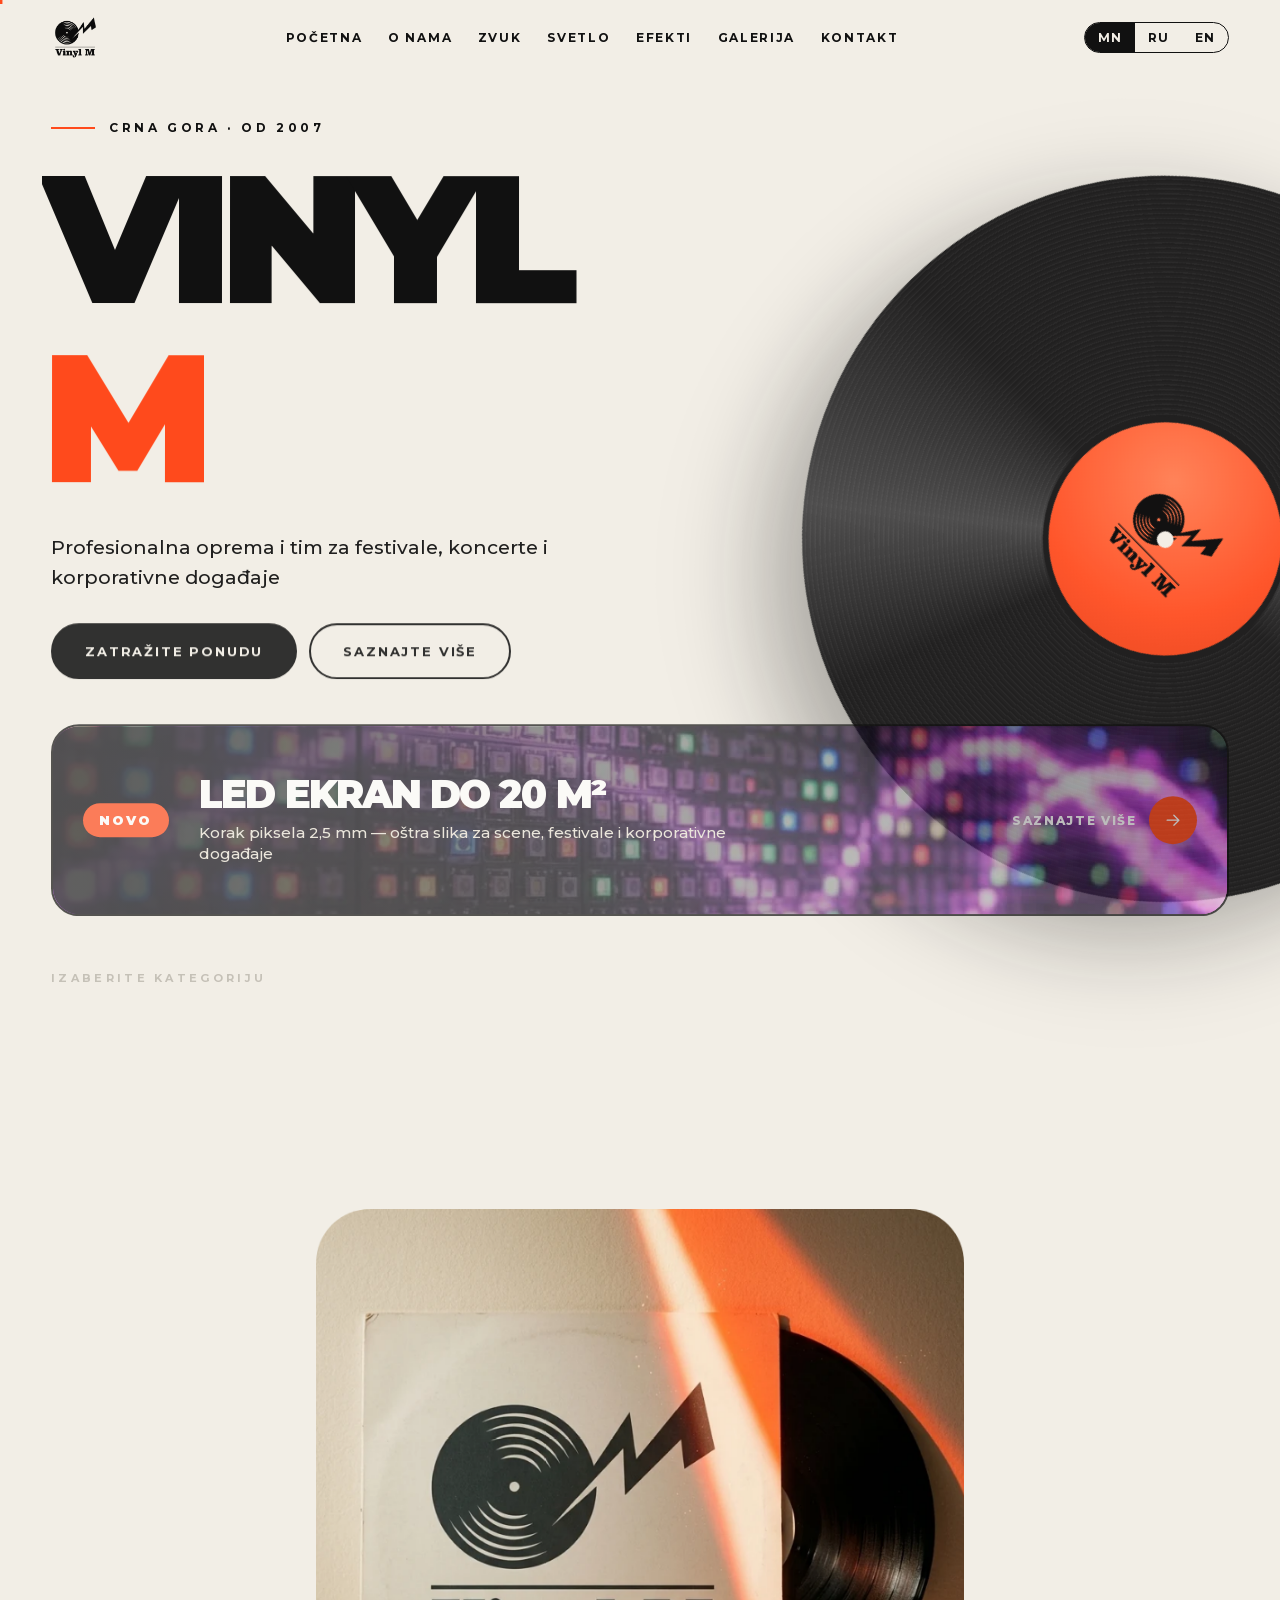
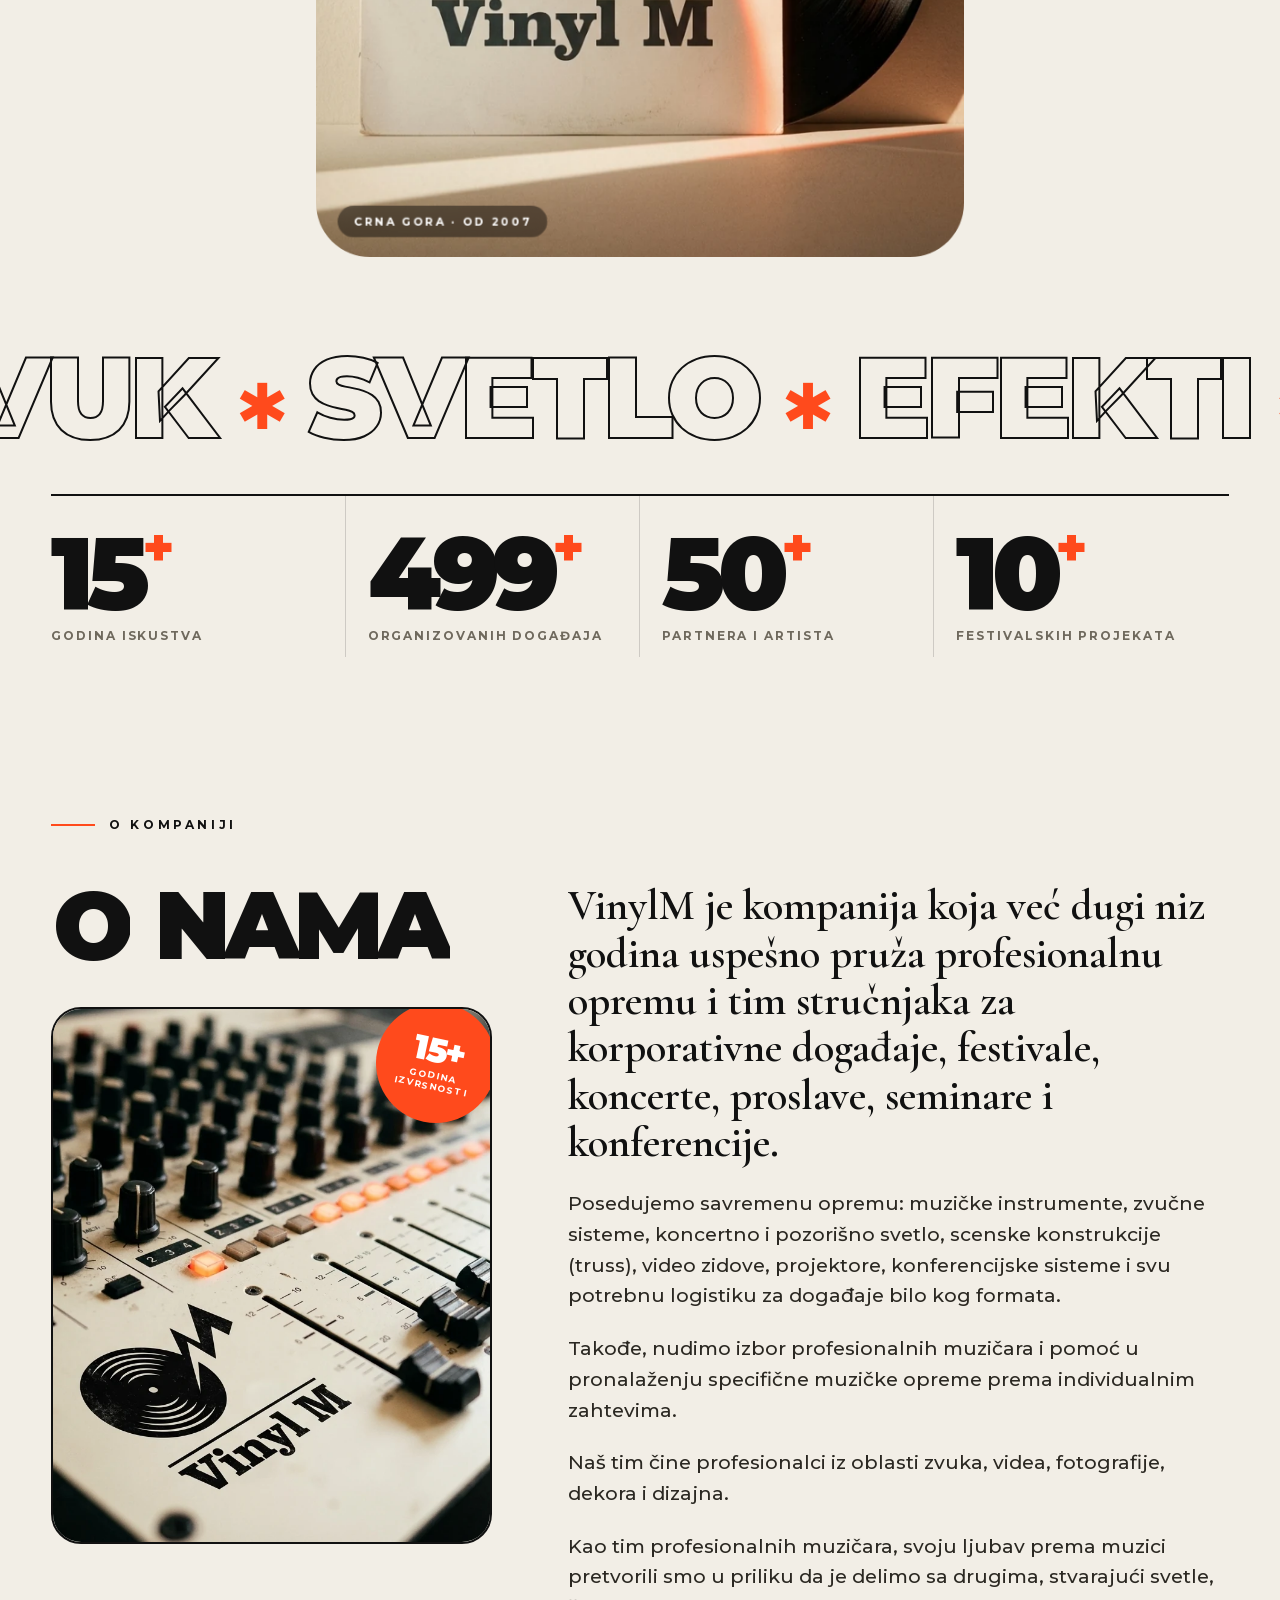
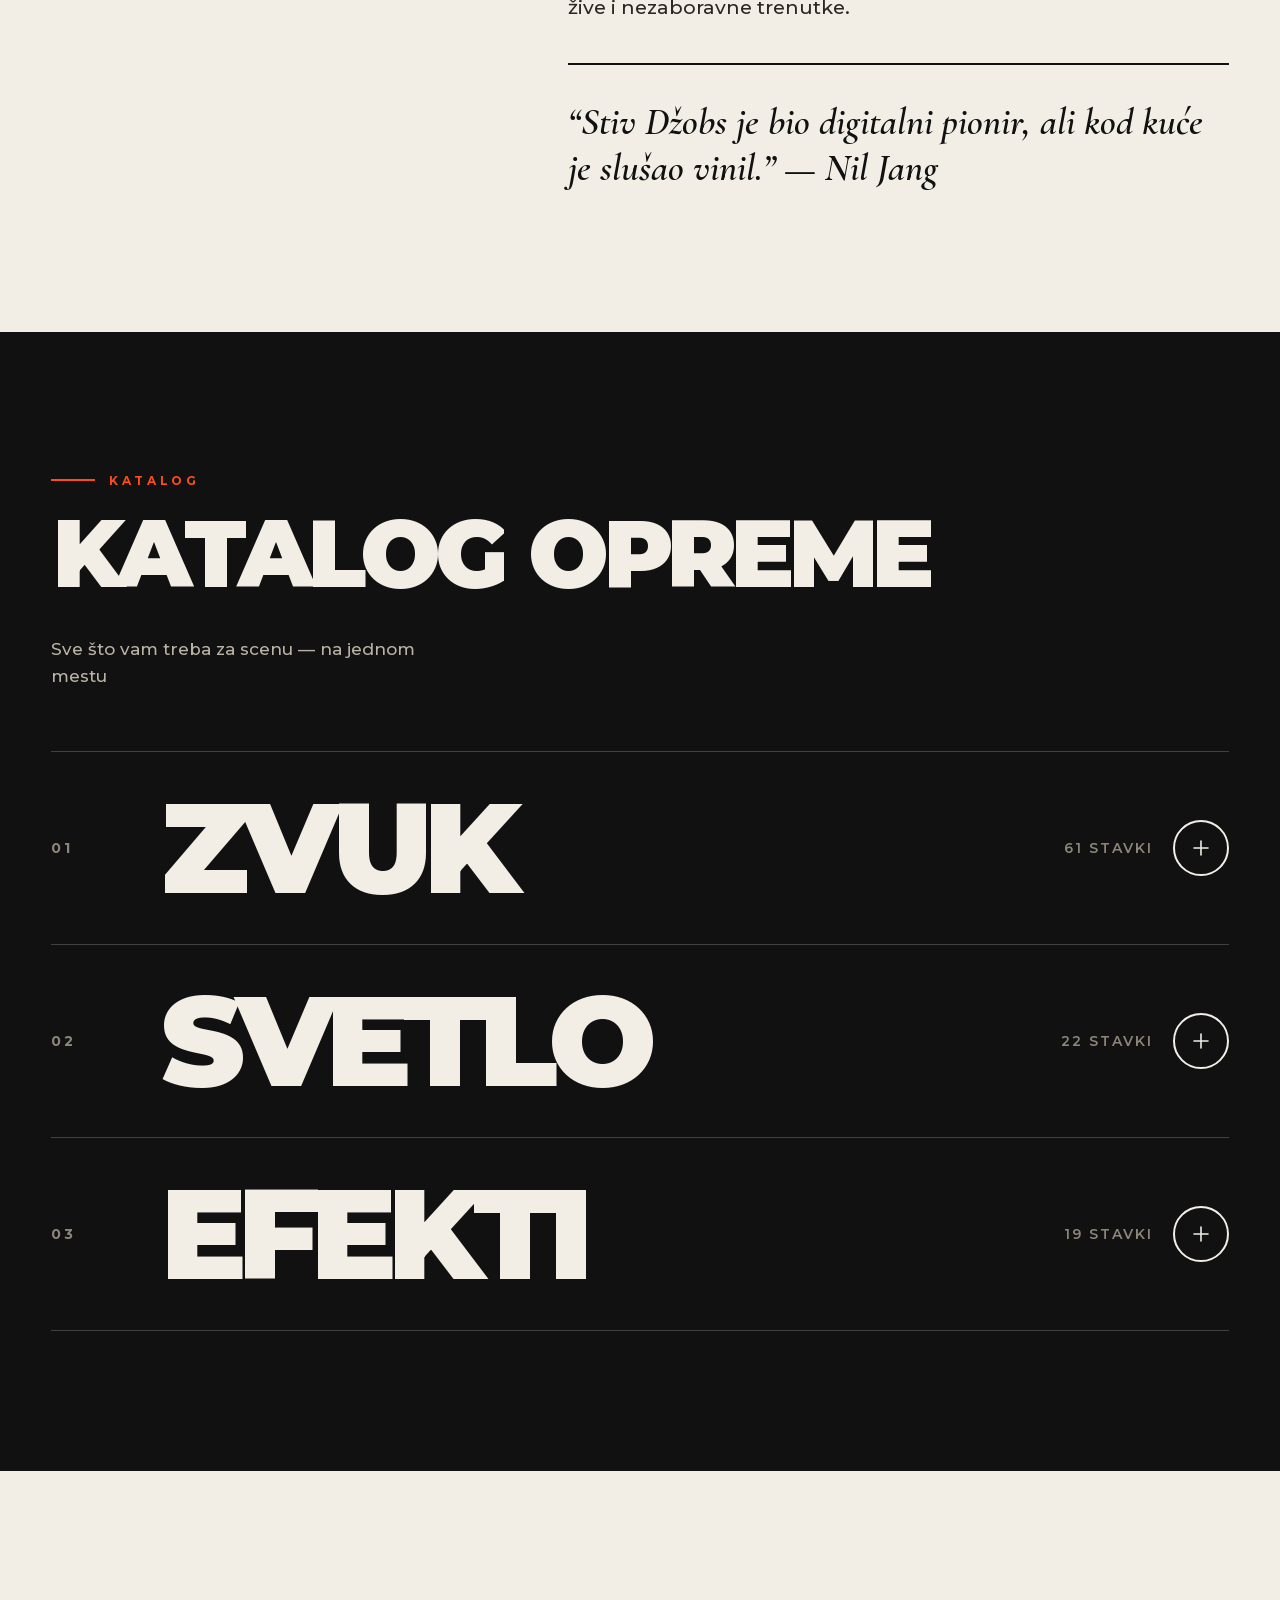
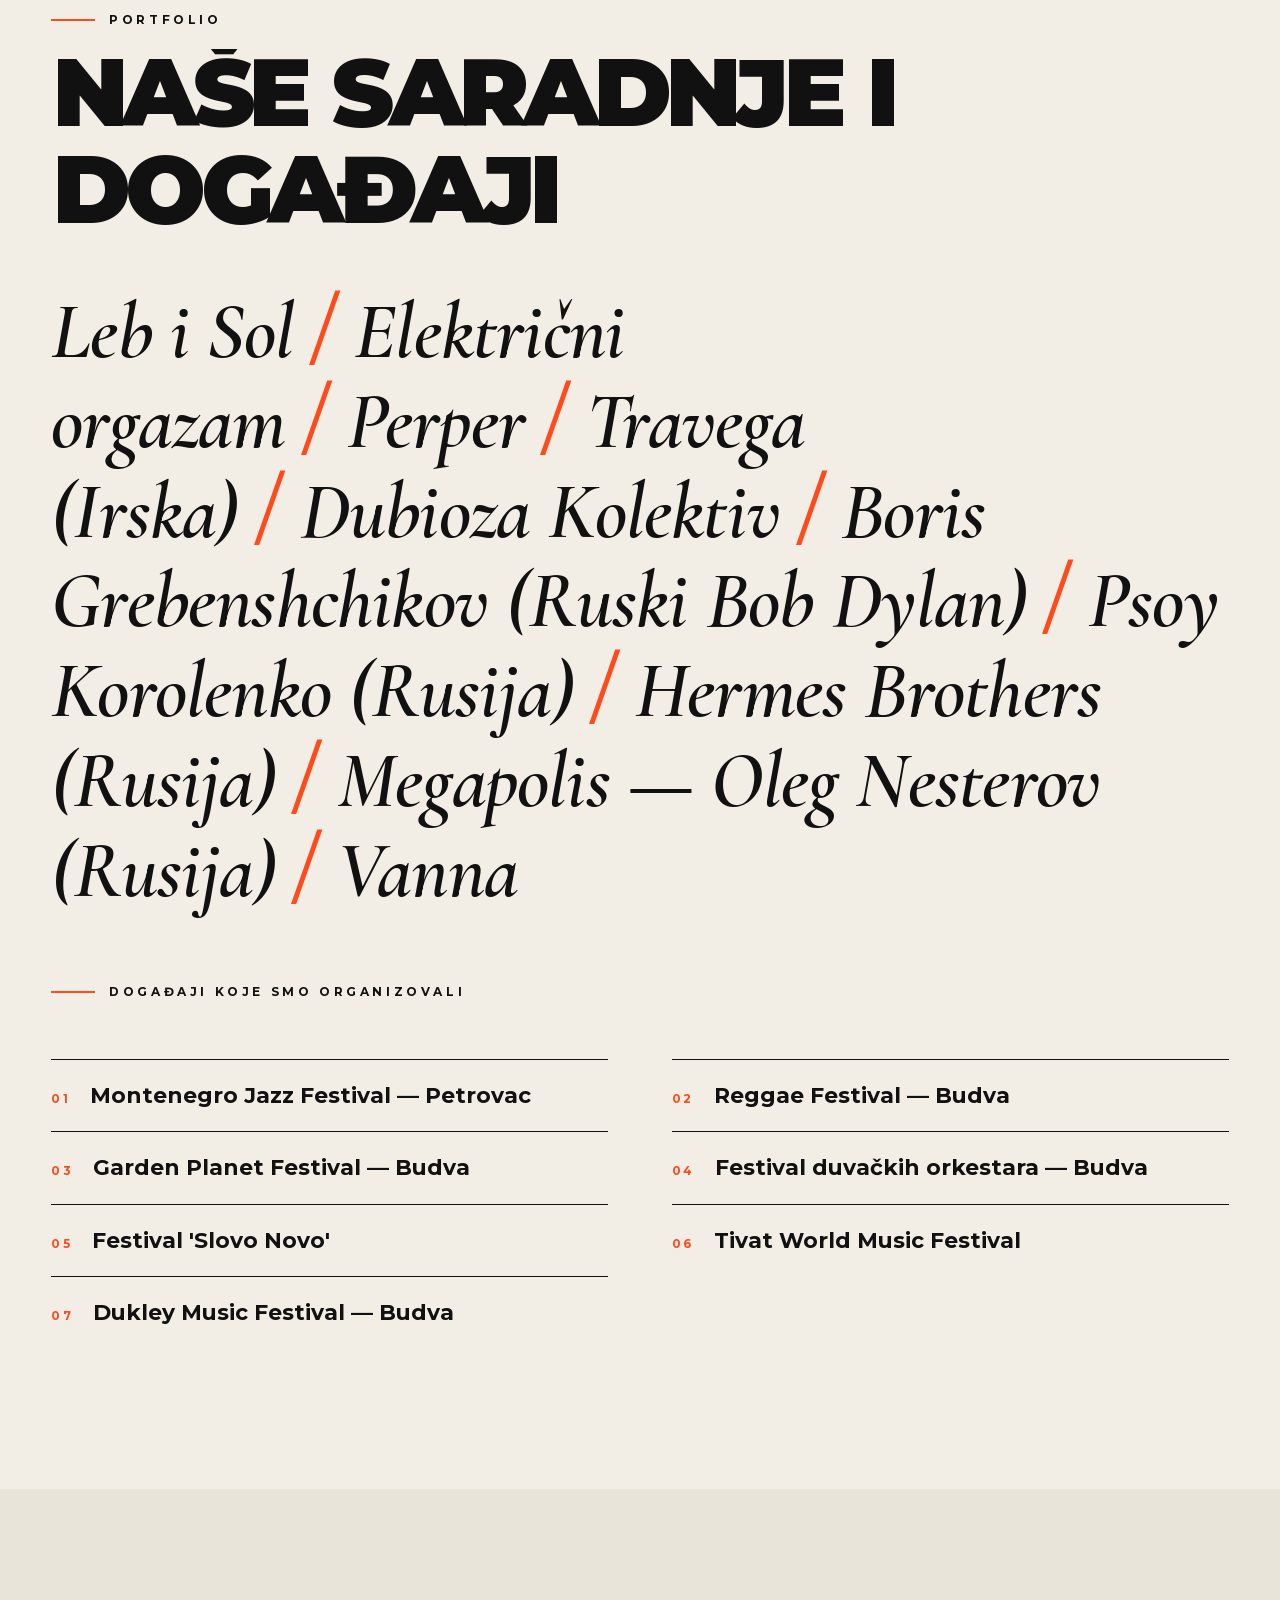
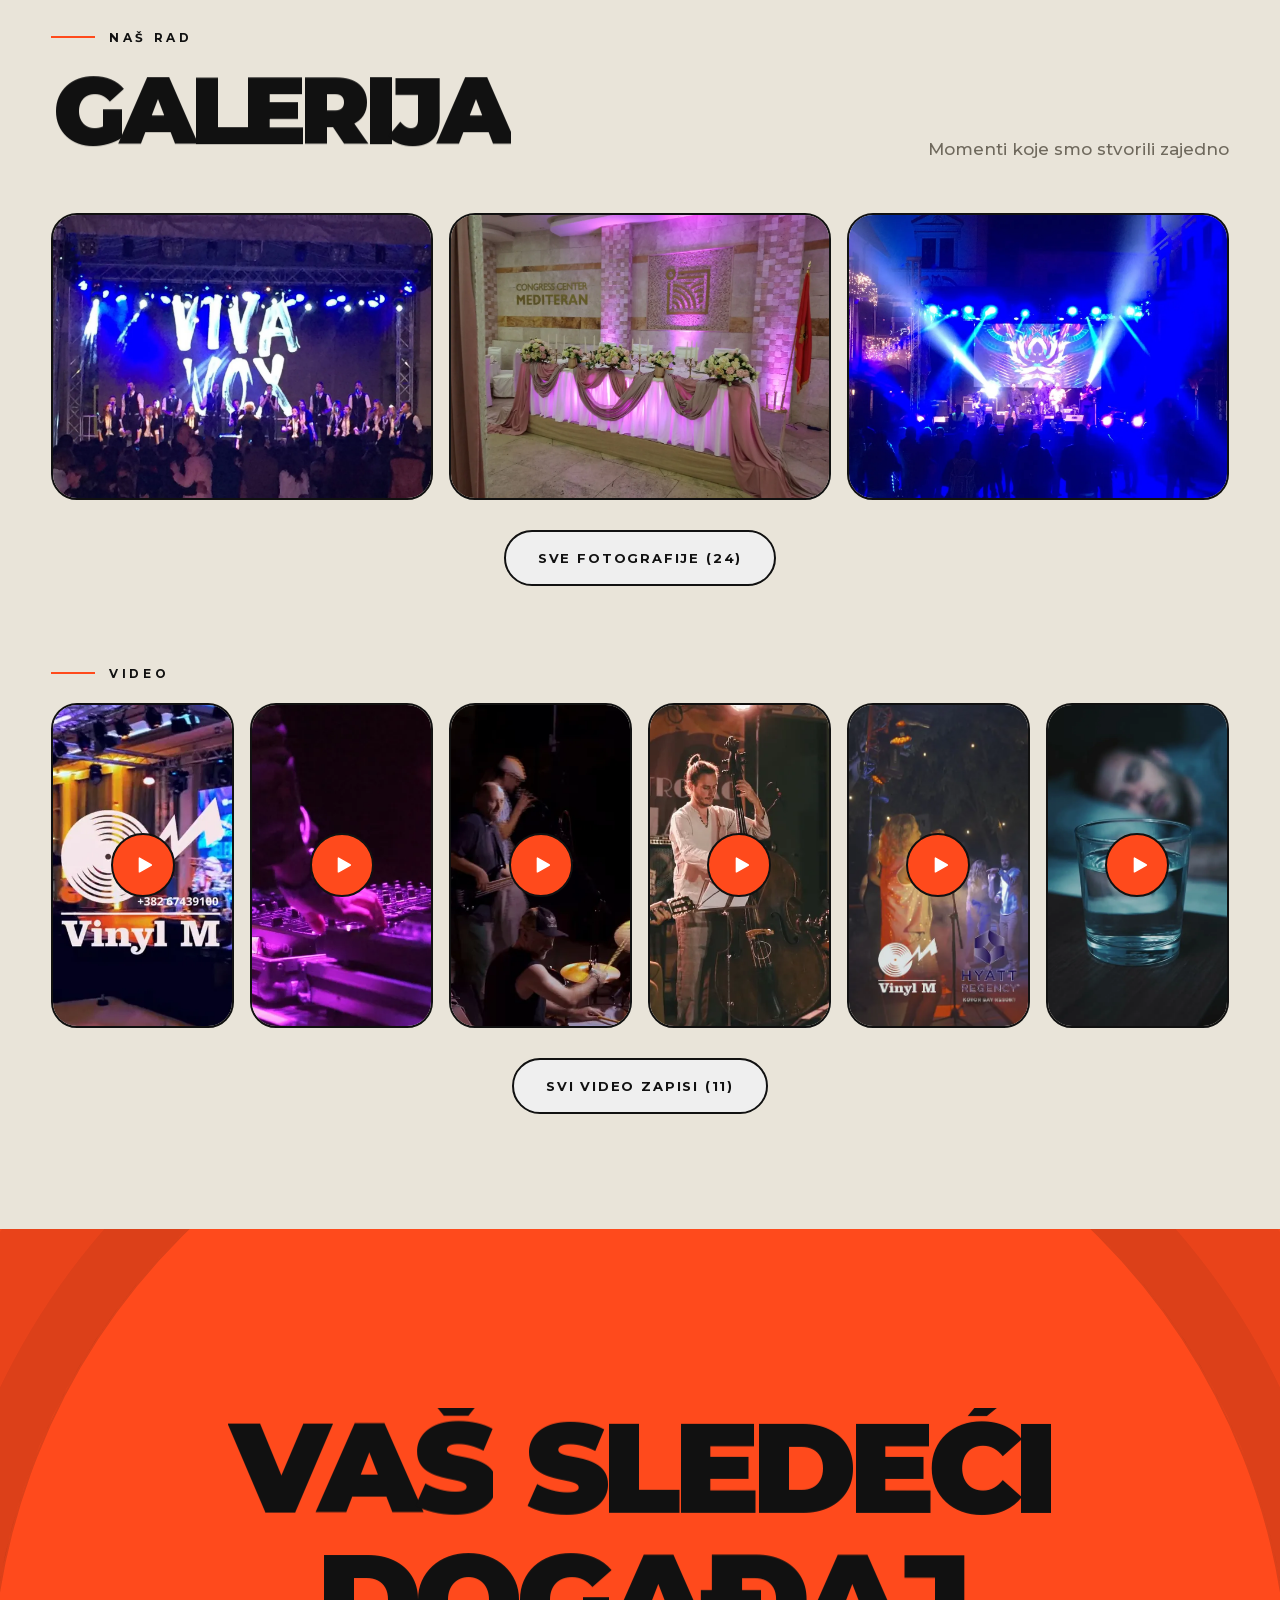
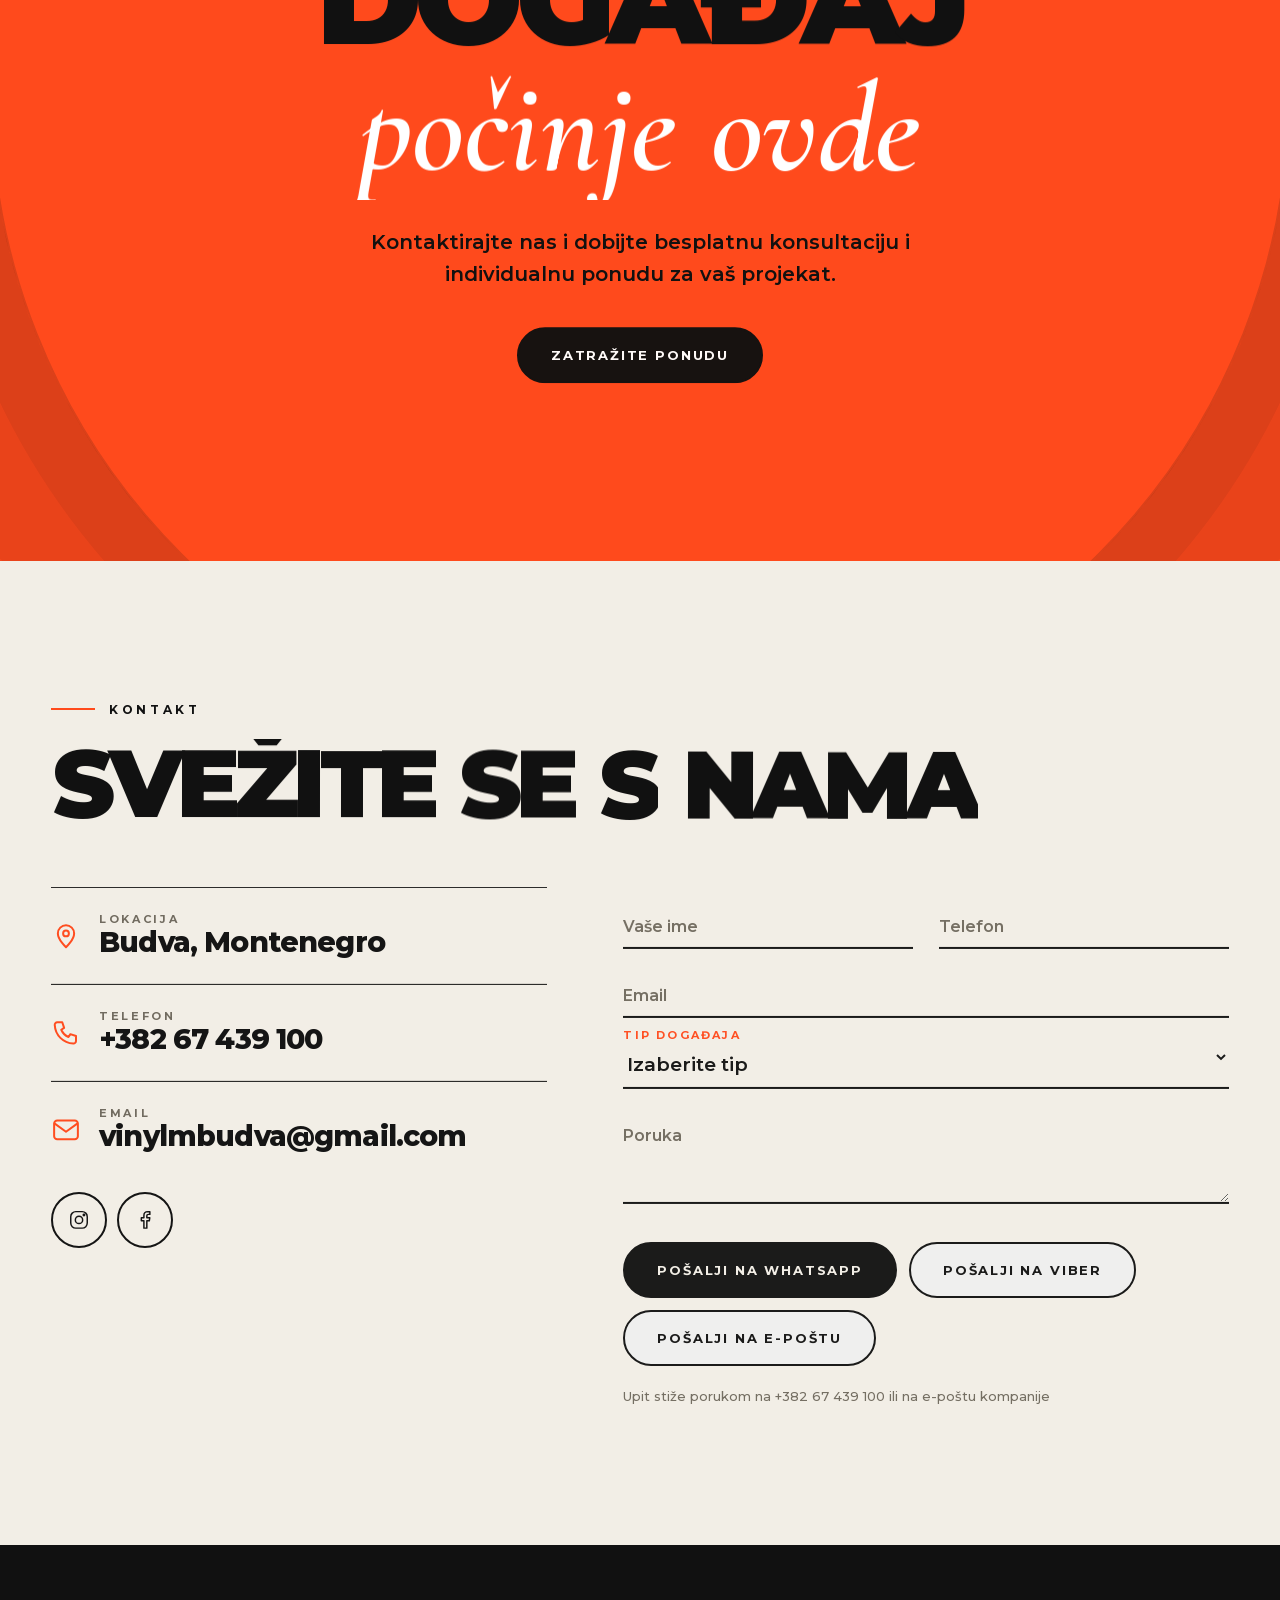
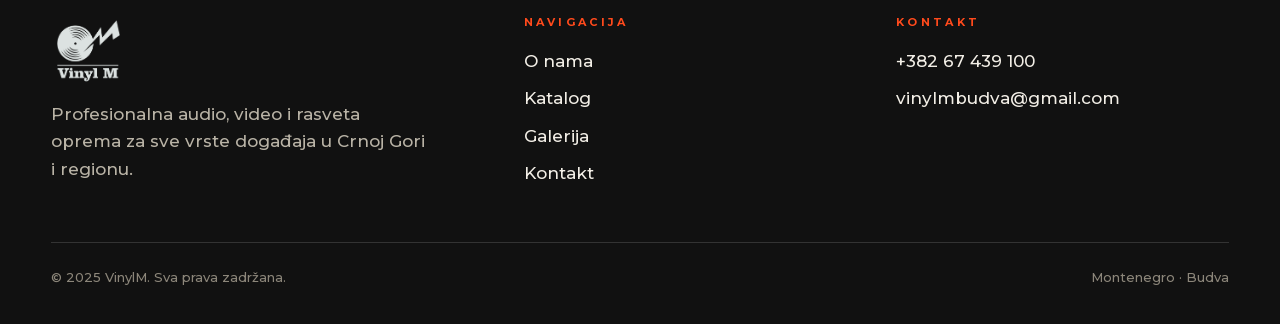
==== index.html @ f0439e4f "Inquiry form: add send-by-email (Formspree) next to WhatsApp and Viber Co-Authored-By: Claude Sonnet" ====
<!doctype html>
<html lang="sr-Latn">
<head>
<meta charset="utf-8">
<meta name="viewport" content="width=device-width,initial-scale=1">
<link rel="icon" href="assets/img/logo-dark.png">
<title>VinylM — Event Solutions | Montenegro · звук, свет, экраны для событий</title>
<meta name="description" content="VinylM — profesionalno ozvučenje, rasveta i LED ekrani za festivale, koncerte i korporativne događaje u Crnoj Gori. Звук, свет, спецэффекты, LED-экраны. Budva, Montenegro. Since 2007.">
<link rel="canonical" href="https://vinyl-m.com/">
<meta property="og:type" content="website">
<meta property="og:title" content="VinylM — Event Solutions | Montenegro">
<meta property="og:description" content="Professional sound, light, LED screens and special effects for festivals, concerts and corporate events in Montenegro.">
<meta property="og:image" content="https://vinyl-m.com/assets/img/og-image.jpg">
<meta property="og:image:width" content="1200">
<meta property="og:image:height" content="630">
<meta name="twitter:card" content="summary_large_image">
<meta name="twitter:image" content="https://vinyl-m.com/assets/img/og-image.jpg">
<meta property="og:url" content="https://vinyl-m.com/">
<link rel="stylesheet" href="assets/fonts/fonts-v3.css">
<style>
:root{--paper:#f2eee6;--paper2:#e9e4d9;--ink:#111;--red:#ff4a1c;--red2:#e63a0f;--mut:#6f695d;--line:rgba(17,17,17,.16);--disp:'Montserrat',system-ui,sans-serif;--serif:'Cormorant Garamond',Georgia,serif;--sans:'Montserrat',system-ui,sans-serif}
*{box-sizing:border-box;margin:0;padding:0}
html{overflow-x:hidden;overflow-x:clip}
html.lenis,html.lenis body{height:auto}
.lenis.lenis-smooth{scroll-behavior:auto!important}
body{font:500 17px/1.6 var(--sans);background:var(--paper);color:var(--ink);overflow-x:hidden;overflow-x:clip;-webkit-font-smoothing:antialiased}
body.lock{overflow:hidden}
a{color:inherit;text-decoration:none}img{display:block;max-width:100%}button{font:inherit;color:inherit}
::selection{background:var(--red);color:#fff}
.ic{width:1em;height:1em;display:block}
.wrap{max-width:1360px;margin:0 auto;padding:0 clamp(18px,4vw,56px)}
.rv{opacity:0;transform:translateY(48px)}
em.s{font-family:var(--serif);font-style:italic;font-weight:600;letter-spacing:0;text-transform:none}
.text-gold{color:var(--red);font-family:var(--serif);font-style:italic;font-weight:600;text-transform:none;letter-spacing:0}

/* loader / progress */
.loader{position:fixed;inset:0;z-index:300;background:var(--red);display:grid;place-items:center;overflow:hidden}
.loader .rec{width:min(40vw,200px);aspect-ratio:1;border-radius:50%;background:repeating-radial-gradient(circle,#111 0 2px,#1d1d1d 2px 4px);position:relative;animation:spin 1.6s linear infinite;box-shadow:0 30px 70px rgba(0,0,0,.35)}
.loader .rec::after{content:"";position:absolute;inset:36%;border-radius:50%;background:var(--paper)}
.loader .rec::before{content:"";position:absolute;left:49%;top:49%;width:2%;height:2%;border-radius:50%;background:#111;z-index:2}
@keyframes spin{to{transform:rotate(360deg)}}
.progress{position:fixed;left:0;top:0;height:4px;width:100%;background:var(--red);transform-origin:0 50%;transform:scaleX(0);z-index:150}

/* header */
header.top{position:fixed;left:0;right:0;top:0;z-index:120;display:flex;align-items:center;justify-content:space-between;gap:20px;padding:14px clamp(18px,4vw,56px);transition:background .4s,box-shadow .4s}
header.top.solid{background:rgba(242,238,230,.88);backdrop-filter:blur(14px);-webkit-backdrop-filter:blur(14px);box-shadow:0 1px 0 var(--line)}
.logo img{height:46px;width:auto}
.nav{display:flex;gap:clamp(14px,2vw,30px);font:700 12px var(--sans);letter-spacing:.14em;text-transform:uppercase}
.nav a{position:relative;padding:6px 0}
.nav a::after{content:"";position:absolute;left:0;bottom:0;width:100%;height:2px;background:var(--red);transform:scaleX(0);transform-origin:100% 50%;transition:transform .45s cubic-bezier(.2,.8,.2,1)}
.nav a:hover::after{transform:scaleX(1);transform-origin:0 50%}
.hr{display:flex;align-items:center;gap:10px}
.langs{display:flex;border:1.5px solid var(--ink);border-radius:99px;overflow:hidden}
.langs button{border:0;background:none;padding:7px 13px;font:700 12px var(--sans);letter-spacing:.08em;cursor:pointer;transition:background .25s,color .25s}
.langs button.on{background:var(--ink);color:var(--paper)}
.menubtn{display:none;align-items:center;gap:10px;height:48px;padding:0 20px;border-radius:99px;border:0;background:var(--ink);color:var(--paper);font:700 12px var(--sans);letter-spacing:.14em;text-transform:uppercase;cursor:pointer}
.menubtn i{display:block;width:18px;height:2px;background:currentColor;position:relative}
.menubtn i::after{content:"";position:absolute;left:0;top:6px;width:18px;height:2px;background:currentColor;transition:.35s}
.menubtn.on i{background:transparent}.menubtn.on i::after{top:0;transform:rotate(45deg)}.menubtn.on i::before{top:0;transform:rotate(-45deg)}
.menubtn i::before{content:"";position:absolute;left:0;top:0;width:18px;height:2px;background:currentColor;transition:.35s}
@media(max-width:1020px){.nav,.hr>.langs{display:none}.menubtn{display:flex}}
.menu{position:fixed;inset:0;z-index:110;background:var(--red);padding:110px clamp(22px,6vw,60px) 30px;display:flex;flex-direction:column;overflow:auto;clip-path:inset(0 0 100% 0);visibility:hidden}
.menu.on{visibility:visible}
.menu a.big{display:flex;justify-content:space-between;align-items:baseline;font:900 clamp(34px,10vw,64px)/1.05 var(--disp);letter-spacing:-.04em;text-transform:uppercase;padding:8px 0;border-bottom:2px solid rgba(17,17,17,.9);overflow:hidden}
.menu a.big small{font:700 13px var(--sans);letter-spacing:.2em}
.menu .langs{margin-top:24px;align-self:flex-start;border-color:#111}
.menu .langs button.on{background:#111;color:var(--red)}

/* hero */
.hero{position:relative;min-height:100svh;padding:120px 0 40px;overflow:hidden;display:flex;flex-direction:column}
.hero-top{position:relative;flex:1;width:100%;display:flex;flex-direction:column;justify-content:center}
.vrec{position:absolute;right:-20vw;top:46%;width:min(58vw,800px);aspect-ratio:1;margin-top:calc(min(58vw,800px)/-2);border-radius:50%;will-change:transform;pointer-events:none}
.vrec .disc{position:absolute;inset:0;border-radius:50%;background:repeating-radial-gradient(circle,#101010 0 2px,#1c1c1c 2px 3px,#131313 3px 5px);box-shadow:0 50px 100px rgba(17,17,17,.35)}
.vrec .disc::before{content:"";position:absolute;inset:0;border-radius:50%;background:conic-gradient(from 20deg,rgba(255,255,255,0) 0deg,rgba(255,255,255,.2) 30deg,rgba(255,255,255,0) 70deg,rgba(255,255,255,0) 180deg,rgba(255,255,255,.2) 210deg,rgba(255,255,255,0) 250deg)}
.vrec .lab{position:absolute;inset:34%;border-radius:50%;background:radial-gradient(circle at 35% 30%,#ff7a4d,var(--red) 60%,var(--red2));display:grid;place-items:center;box-shadow:0 0 0 6px #101010}
.vrec .lab img{width:46%;filter:brightness(0)}
.vrec .lab::after{content:"";position:absolute;left:50%;top:50%;width:7%;height:7%;margin:-3.5%;border-radius:50%;background:var(--paper)}
.hero h1{position:relative;z-index:3;font:900 clamp(70px,14.2vw,260px)/.84 var(--disp);letter-spacing:-.07em;text-transform:uppercase;margin-left:-.05em}
.hero h1 .ln{display:block;overflow:hidden;padding:.03em 0 .1em}
.hero h1 .ln>span{display:inline-block;will-change:transform}
.hero h1 .ln:nth-child(2)>span{color:var(--red)}
.hero-sub{position:relative;z-index:3;max-width:520px;font-size:clamp(17px,1.5vw,20px);margin-top:22px;font-weight:500}
.hero-badge{position:relative;z-index:3;font:700 12px var(--sans);letter-spacing:.3em;text-transform:uppercase;display:inline-flex;gap:14px;align-items:center;margin-bottom:20px}
.hero-badge::before{content:"";width:44px;height:2px;background:var(--red)}
.btn{display:inline-flex;align-items:center;gap:12px;padding:18px 32px;border-radius:99px;font:700 13px var(--sans);letter-spacing:.14em;text-transform:uppercase;border:2px solid var(--ink);cursor:pointer;position:relative;overflow:hidden;z-index:1}
.btn::before{content:"";position:absolute;inset:0;background:var(--red);transform:translateY(101%);transition:transform .5s cubic-bezier(.2,.8,.2,1);z-index:-1}
.btn:hover::before{transform:none}.btn:hover{color:#fff;border-color:var(--red)}
.btn.solid{background:var(--ink);color:var(--paper)}
.btn.solid:hover{color:#fff}
.ctas{position:relative;z-index:3;display:flex;gap:12px;flex-wrap:wrap;margin-top:28px}
.hint{position:relative;z-index:3;font:700 11px var(--sans);letter-spacing:.3em;text-transform:uppercase;color:var(--mut);margin:44px 0 12px}
.cbts{position:relative;z-index:3;display:grid;grid-template-columns:repeat(4,1fr);gap:12px}
.cbt{position:relative;display:flex;flex-direction:column;justify-content:space-between;gap:34px;padding:20px 22px;border-radius:26px;background:var(--card,#fff);border:2px solid var(--ink);text-align:left;cursor:pointer;min-height:156px;overflow:hidden;background:#fbf9f4}
.cbt::before{content:"";position:absolute;inset:0;background:var(--red);transform:translateY(101%);transition:transform .5s cubic-bezier(.2,.8,.2,1)}
.cbt:hover::before{transform:none}
.cbt>*{position:relative}
.cbt .n{font:700 12px var(--sans);letter-spacing:.2em;color:var(--mut)}
.cbt .nm{font:900 clamp(22px,2.4vw,34px)/1 var(--disp);letter-spacing:-.04em;text-transform:uppercase;display:flex;justify-content:space-between;align-items:flex-end;gap:10px}
.cbt .nm .ic{width:30px;height:30px;flex:0 0 30px;transition:transform .5s cubic-bezier(.2,.8,.2,1)}
.cbt:hover .nm .ic{transform:rotate(-45deg)}
.cbt:hover{color:#fff}.cbt:hover .n{color:rgba(255,255,255,.8)}
@media(max-width:900px){.cbts{grid-template-columns:1fr 1fr;gap:10px}.cbt{min-height:128px;gap:20px;padding:16px;border-radius:22px}.vrec{right:-34vw;top:30%;width:92vw;margin-top:-46vw;opacity:.16}.hero{padding-top:100px}.hero h1{font-size:clamp(64px,22vw,200px)}.hero-top{justify-content:flex-start;padding-top:40px}}

/* promo banner */
.promo{position:relative;z-index:3;display:grid;grid-template-columns:auto 1fr auto;gap:clamp(14px,2.4vw,34px);align-items:center;margin-top:40px;padding:clamp(14px,2vw,22px) clamp(16px,2.4vw,30px);min-height:clamp(140px,15vw,210px);border-radius:28px;overflow:hidden;background:#111;color:#fff;border:2px solid var(--ink)}
.promo .pbg,.promo .pvid{position:absolute;inset:0;width:100%;height:100%;object-fit:cover;background-size:cover;background-position:center}
.promo::after{content:"";position:absolute;inset:0;background:linear-gradient(90deg,rgba(8,10,14,.9) 6%,rgba(8,10,14,.5) 52%,rgba(8,10,14,.06) 100%);pointer-events:none;z-index:1}
.promo>*:not(.pbg):not(.pvid){position:relative;z-index:2}
.promo .pnew{font:900 13px var(--sans);letter-spacing:.16em;background:var(--red);color:#fff;padding:9px 16px;border-radius:99px;box-shadow:0 0 0 0 rgba(255,74,28,.7);animation:pulse 2.2s infinite}
@keyframes pulse{70%{box-shadow:0 0 0 14px rgba(255,74,28,0)}100%{box-shadow:0 0 0 0 rgba(255,74,28,0)}}
.promo .ptx b{display:block;font:900 clamp(24px,3vw,44px)/1.05 var(--disp);letter-spacing:-.05em;text-transform:uppercase}
.promo .ptx small{display:block;margin-top:6px;font:500 clamp(13px,1.2vw,16px)/1.4 var(--sans);color:#e8e3d8;max-width:560px}
.promo .pgo{display:flex;align-items:center;gap:12px;font:800 12px var(--sans);letter-spacing:.14em;text-transform:uppercase;white-space:nowrap}
.promo .pgo i{width:48px;height:48px;border-radius:50%;background:var(--red);display:grid;place-items:center}
.promo .pgo i .ic{width:20px;height:20px}
.promo:hover .pgo i{background:#fff;color:var(--ink)}
@media(max-width:900px){.promo{grid-template-columns:1fr auto;margin-top:26px;border-radius:24px;gap:10px 14px}.promo .pnew{grid-column:1/-1;justify-self:start}.promo .pgo span{display:none}.promo .ptx small{max-width:none}}
/* expanding photo */
.band{padding:0 clamp(18px,4vw,56px)}
.band .fr{width:min(720px,100%);aspect-ratio:1;margin:0 auto;border-radius:36px;overflow:hidden;position:relative;will-change:transform}
.band img{position:absolute;left:0;top:-10%;width:100%;height:120%;object-fit:cover}
.band .cap{position:absolute;left:24px;bottom:22px;font:700 12px var(--sans);letter-spacing:.22em;text-transform:uppercase;color:#fff;background:rgba(0,0,0,.45);backdrop-filter:blur(8px);padding:10px 18px;border-radius:99px}

/* marquee */
.mq{padding:46px 0 10px;overflow:hidden;white-space:nowrap}
.mq div{display:inline-block;font:900 clamp(50px,9vw,140px)/1 var(--disp);letter-spacing:-.05em;text-transform:uppercase}
.mq span{margin:0 24px;color:transparent;-webkit-text-stroke:2px var(--ink)}
.mq i{font-style:normal;color:var(--red);font-size:.55em;vertical-align:middle}

/* sections */
.sec{padding:clamp(80px,11vw,170px) 0;position:relative}
.eyebrow{font:700 12px var(--sans);letter-spacing:.3em;text-transform:uppercase;display:flex;align-items:center;gap:14px;margin-bottom:22px}
.eyebrow::before{content:"";width:44px;height:2px;background:var(--red)}
h2{font:900 clamp(40px,7.4vw,118px)/.92 var(--disp);letter-spacing:-.06em;text-transform:uppercase}
.wd{display:inline-block;overflow:hidden;vertical-align:top;padding:0 .02em .1em}.wd>span{display:inline-block}

/* stats */
.stats{display:grid;grid-template-columns:repeat(4,1fr);border-top:2px solid var(--ink)}
.st{padding:28px 18px 8px 0;border-right:1px solid var(--line)}
.st+.st{padding-left:22px}.st:last-child{border:0}
.st b{display:block;font:900 clamp(54px,8vw,130px)/.95 var(--disp);letter-spacing:-.07em}
.st b span{font:inherit;letter-spacing:inherit;text-transform:none;color:inherit}
.st b sup{color:var(--red);font-size:.5em;vertical-align:top}
.st span{font:700 12px var(--sans);letter-spacing:.16em;text-transform:uppercase;color:var(--mut)}
@media(max-width:800px){.stats{grid-template-columns:1fr 1fr}.st:nth-child(3){padding-left:0}.st:nth-child(2){border-right:0}.st:nth-child(-n+2){border-bottom:1px solid var(--line);padding-bottom:20px}}

/* about */
.about{display:grid;grid-template-columns:.8fr 1.2fr;gap:clamp(30px,6vw,110px);margin-top:50px}
.about .l{position:sticky;top:110px;align-self:start}
.about .l .ph{margin-top:28px;border-radius:30px;overflow:hidden;aspect-ratio:.82;position:relative;border:2px solid var(--ink)}
.about .l .ph img{position:absolute;left:0;top:-8%;width:100%;height:116%;object-fit:cover}
.sticker{position:absolute;right:-6px;top:-6px;width:120px;height:120px;border-radius:50%;background:var(--red);color:#fff;display:grid;place-items:center;text-align:center;font:900 34px/1 var(--disp);letter-spacing:-.05em;z-index:3;transform:rotate(12deg)}
.sticker small{display:block;font:700 9px/1.2 var(--sans);letter-spacing:.12em;text-transform:uppercase;margin-top:4px}
.about .r p{font-size:clamp(17px,1.5vw,21px);margin-bottom:22px;color:#2b2822}
.about .r p:first-child{font:600 clamp(28px,3.3vw,50px)/1.12 var(--serif);color:var(--ink)}
.pull{margin-top:40px;padding:34px 0 0;border-top:2px solid var(--ink);font:italic 600 clamp(26px,3vw,46px)/1.2 var(--serif)}
@media(max-width:900px){.about{grid-template-columns:1fr}.about .l{position:relative;top:0}}

/* catalog rows */
.cat{background:var(--ink);color:var(--paper)}
.cat h2 em,.cat .eyebrow{color:var(--red)}
.cat .eyebrow::before{background:var(--red)}
.cat-top{display:flex;justify-content:space-between;align-items:flex-end;gap:30px;flex-wrap:wrap}
.cat-top p{max-width:400px;color:#b9b3a6}
.rows{margin-top:60px;border-top:1px solid rgba(255,255,255,.2)}
.row{border-bottom:1px solid rgba(255,255,255,.2)}
.row>button{width:100%;display:grid;grid-template-columns:90px 1fr auto 56px;gap:20px;align-items:center;padding:clamp(22px,3vw,40px) 0;background:none;border:0;cursor:pointer;text-align:left;color:var(--paper);transition:color .3s,padding .5s cubic-bezier(.2,.8,.2,1)}
.row>button:hover{color:var(--red);padding-left:20px}
.row .no{font:700 14px var(--sans);letter-spacing:.2em;color:#8c867a}
.row .nm{font:900 clamp(48px,10vw,170px)/.9 var(--disp);letter-spacing:-.07em;text-transform:uppercase}
.row .ct{font:600 14px var(--sans);letter-spacing:.14em;text-transform:uppercase;color:#8c867a}
.row .ar{width:56px;height:56px;border-radius:50%;border:2px solid currentColor;display:grid;place-items:center;transition:transform .5s cubic-bezier(.2,.8,.2,1),background .3s,color .3s}
.row .ar .ic{width:24px;height:24px}
.row.on .ar{transform:rotate(45deg);background:var(--red);border-color:var(--red);color:#fff}
.row .bd{height:0;overflow:hidden}
.groups{display:grid;grid-template-columns:repeat(3,minmax(0,1fr));gap:34px clamp(20px,3vw,50px);padding:10px 0 50px 110px}
.g h4{display:flex;align-items:center;gap:12px;font:800 15px var(--sans);letter-spacing:.14em;text-transform:uppercase;color:var(--red);padding-bottom:12px;border-bottom:1px solid rgba(255,255,255,.2);margin-bottom:6px}
.g h4 .ic{width:24px;height:24px}
.g h4 em{margin-left:auto;font:600 12px var(--sans);font-style:normal;color:#8c867a}
.g li{list-style:none;padding:9px 0;border-bottom:1px solid rgba(255,255,255,.08);font-size:15.5px;color:#d9d3c6;transition:color .2s,padding .3s}
.g li:hover{color:#fff;padding-left:10px}
.g li.hot{color:#fff;font-weight:700;position:relative}
.g li.hot::after{content:"NEW";margin-left:10px;font:800 10px var(--sans);letter-spacing:.14em;background:var(--red);color:#fff;padding:3px 8px;border-radius:99px;vertical-align:middle}
@media(max-width:1000px){.row>button{grid-template-columns:1fr auto 48px;gap:12px}.row .no{display:none}.row .ar{width:48px;height:48px}.row .nm{font-size:clamp(44px,14vw,110px)}.row .ct{font-size:11px}.groups{grid-template-columns:1fr;padding:0 0 36px}}
@media(min-width:620px) and (max-width:1000px){.groups{grid-template-columns:1fr 1fr}}

/* portfolio */
.names{margin-top:44px;font:italic 600 clamp(34px,6.2vw,104px)/1.08 var(--serif);letter-spacing:-.01em}
.names span{display:inline;transition:color .25s}
.names span:hover{color:var(--red)}
.names i{font-style:normal;color:var(--red);font-family:var(--sans);font-weight:300;margin:0 .22em}
.evs{margin-top:60px;display:grid;grid-template-columns:repeat(2,1fr);gap:0 clamp(24px,5vw,80px)}
.evs .e{display:flex;gap:20px;align-items:baseline;padding:22px 0;border-top:1px solid var(--ink);font:700 clamp(17px,1.7vw,24px)/1.25 var(--sans)}
.evs .e b{font:700 12px var(--sans);letter-spacing:.2em;color:var(--red)}
@media(max-width:800px){.evs{grid-template-columns:1fr}}

/* gallery (collapsed grid, no scroll) */
.gal{background:var(--paper2);overflow:hidden}
.gal .head{display:flex;justify-content:space-between;align-items:flex-end;gap:24px;flex-wrap:wrap}
.pgrid{display:grid;grid-template-columns:repeat(3,minmax(0,1fr));gap:16px;margin-top:50px}
.pc{position:relative;border-radius:26px;overflow:hidden;aspect-ratio:4/3;cursor:pointer;border:2px solid var(--ink);background:#d9d3c6}
.pc img{width:100%;height:100%;object-fit:cover;display:block;transition:transform 1.1s cubic-bezier(.2,.8,.2,1)}
.pc:hover img{transform:scale(1.07)}
.pgrid .pc.extra{display:none}
.pgrid.all{grid-template-columns:repeat(4,minmax(0,1fr))}
.pgrid.all .pc.extra{display:block}
.more{display:flex;justify-content:center;margin-top:30px}
.reelh{margin-top:80px}
.reels{display:grid;grid-template-columns:repeat(6,minmax(0,1fr));gap:16px;margin-top:20px}
.reel{aspect-ratio:9/16;border-radius:26px;overflow:hidden;position:relative;cursor:pointer;border:2px solid var(--ink);background:#d9d3c6}
.reel img{width:100%;height:100%;object-fit:cover;transition:transform .9s cubic-bezier(.2,.8,.2,1)}
.reel:hover img{transform:scale(1.08)}
.reel .pl{position:absolute;left:50%;top:50%;width:64px;height:64px;margin:-32px;border-radius:50%;background:var(--red);color:#fff;display:grid;place-items:center;border:2px solid var(--ink)}
.reel .pl .ic{width:22px;height:22px;fill:currentColor;margin-left:3px}
.reels .reel.extra{display:none}.reels.all .reel.extra{display:block}
@media(max-width:1100px){.reels{grid-template-columns:repeat(4,minmax(0,1fr))}}
@media(max-width:900px){
  .pgrid,.pgrid.all{grid-template-columns:1fr 1fr;gap:10px;margin-top:36px}.pgrid .pc:first-child{grid-column:1/-1;aspect-ratio:16/10}.pc{border-radius:20px}
  .reels{display:flex;overflow-x:auto;scroll-snap-type:x mandatory;margin:20px calc(-1*clamp(18px,4vw,56px)) 0;padding:0 clamp(18px,4vw,56px) 20px;scrollbar-width:none;gap:14px;-webkit-overflow-scrolling:touch}
  .reels::-webkit-scrollbar{display:none}.reel{flex:0 0 min(60vw,260px);scroll-snap-align:center}.reels .reel.extra{display:block}.rmore{display:none}
}

/* cta + contact */
.cta{background:var(--red);color:var(--ink);text-align:center;padding:clamp(100px,14vw,220px) 0;position:relative;overflow:hidden}
.cta .rec2{position:absolute;left:50%;top:50%;width:min(130vw,1300px);aspect-ratio:1;margin:calc(min(130vw,1300px)/-2) 0 0 calc(min(130vw,1300px)/-2);border-radius:50%;border:2px solid rgba(17,17,17,.15);box-shadow:0 0 0 60px rgba(17,17,17,.06),0 0 0 140px rgba(17,17,17,.05),0 0 0 240px rgba(17,17,17,.04)}
.cta .wrap{position:relative}
.cta h2{font-size:clamp(48px,10vw,170px)}
.cta .text-gold{color:#fff}
.cta p{max-width:560px;margin:26px auto 36px;font-size:20px;font-weight:600}
.cta .btn{background:var(--ink);color:#fff;border-color:var(--ink)}.cta .btn::before{background:#fff}.cta .btn:hover{color:var(--ink);border-color:#fff}
.cgrid{display:grid;grid-template-columns:.9fr 1.1fr;gap:clamp(30px,6vw,110px);margin-top:50px}
.ci{display:flex;gap:18px;align-items:center;padding:24px 0;border-top:1px solid var(--ink)}
.ci .ic{width:30px;height:30px;flex:0 0 30px;color:var(--red)}
.ci small{display:block;font:700 11px var(--sans);letter-spacing:.24em;text-transform:uppercase;color:var(--mut)}
.ci a,.ci .v2{font:800 clamp(20px,2.2vw,30px)/1.15 var(--disp);letter-spacing:-.03em}
.ci a:hover{color:var(--red)}
.soc{display:flex;gap:10px;margin-top:14px}
.soc a{width:56px;height:56px;border-radius:50%;border:2px solid var(--ink);display:grid;place-items:center;transition:background .3s,color .3s}
.soc a .ic{width:22px;height:22px}.soc a:hover{background:var(--red);color:#fff;border-color:var(--red)}
form{display:grid;gap:8px}
.fld{position:relative}
.fld input,.fld select,.fld textarea{width:100%;background:none;border:0;border-bottom:2px solid var(--ink);padding:26px 0 10px;font:600 19px var(--sans);color:var(--ink);outline:none;border-radius:0}
.fld label{position:absolute;left:0;top:26px;font-size:16px;font-weight:600;color:var(--mut);pointer-events:none;transition:top .25s,font-size .25s,letter-spacing .25s,color .25s}
.fld input:focus+label,.fld input:not(:placeholder-shown)+label,.fld textarea:focus+label,.fld textarea:not(:placeholder-shown)+label,.fld.s label{top:2px;font:700 11px var(--sans);letter-spacing:.2em;text-transform:uppercase;color:var(--red)}
.fld input:focus,.fld select:focus,.fld textarea:focus{border-color:var(--red)}
.two{display:grid;grid-template-columns:1fr 1fr;gap:26px}
.sendrow{display:flex;gap:12px;flex-wrap:wrap;margin-top:22px}.sendhint{font-size:13px;color:var(--mut);margin-top:12px}
.copybox{display:none;width:100%;margin-top:10px;padding:14px;border:2px solid var(--ink);border-radius:14px;background:#fbf9f4;font:500 15px/1.5 var(--sans);resize:none}
.note{display:none;font-size:14px;color:var(--red);font-weight:700}
@media(max-width:900px){.cgrid,.two{grid-template-columns:1fr}}
footer{background:var(--ink);color:var(--paper);padding:70px 0 36px}
.fg{display:grid;grid-template-columns:1.3fr 1fr 1fr;gap:40px}
.fg img{height:70px;margin-bottom:16px}.fg p{color:#b9b3a6;max-width:380px}
.fg h5{font:700 11px var(--sans);letter-spacing:.3em;text-transform:uppercase;color:var(--red);margin-bottom:14px}
.fg a{display:block;padding:5px 0}.fg a:hover{color:var(--red)}
.fb{margin-top:50px;padding-top:24px;border-top:1px solid rgba(255,255,255,.14);color:#8c867a;font-size:13px;display:flex;justify-content:space-between;flex-wrap:wrap;gap:10px}
@media(max-width:800px){.fg{grid-template-columns:1fr}}
.hidden{display:none!important}
@media (prefers-reduced-motion:reduce){.loader .rec{animation:none}}
</style>
</head>
<body>
<div class="loader" id="loader"><div class="rec"></div></div>
<div class="progress"></div>

<header class="top" id="top">
  <a class="logo" href="#hero"><img src="assets/img/logo-dark.png" alt="VinylM"></a>
  <nav class="nav"><a href="#hero" data-i="navHome"></a><a href="#about" data-i="navAbout"></a><a href="#catalog" data-open="sound" data-i="navSound"></a><a href="#catalog" data-open="light" data-i="navLight"></a><a href="#catalog" data-open="effects" data-i="navEffects"></a><a href="#gallery" data-i="navGallery"></a><a href="#contact" data-i="navContact"></a></nav>
  <div class="hr"><div class="langs"><button data-lang="sr">MN</button><button data-lang="ru">RU</button><button data-lang="en">EN</button></div><button class="menubtn" id="menubtn" aria-label="Menu"><span data-i="menu"></span><i></i></button></div>
</header>
<div class="menu" id="menu"><div id="mlinks"></div><div class="langs"><button data-lang="sr">MN</button><button data-lang="ru">RU</button><button data-lang="en">EN</button></div></div>

<!-- HERO -->
<section class="hero" id="hero">
  <div class="vrec" id="rec"><div class="disc"></div><div class="lab"><img src="assets/img/logo-dark.png" alt=""></div></div>
  <div class="wrap hero-top">
    <div class="hero-badge" data-i="heroBadge"></div>
    <h1><span class="ln"><span>Vinyl</span></span><span class="ln"><span>M</span></span></h1>
    <p class="hero-sub" data-i="heroSub"></p>
    <div class="ctas"><a class="btn solid" href="#contact" data-i="heroCta1"></a><a class="btn" href="#about" data-i="heroCta2"></a></div>
  </div>
  <div class="wrap" style="width:100%">
    <a class="promo" href="#catalog" data-open="effects" id="promo">
      <span class="pbg" style="background-image:url(assets/img/led-banner.webp)"></span><video class="pvid" id="pvid" src="assets/video/led-banner.mp4" poster="assets/img/led-banner.webp" muted loop playsinline preload="metadata" aria-hidden="true"></video>
      <span class="pnew" data-i="promoNew"></span>
      <span class="ptx"><b data-i="promoTitle"></b><small data-i="promoSub"></small></span>
      <span class="pgo"><span data-i="promoCta"></span><i id="pArrow"></i></span>
    </a>
    <div class="hint" data-i="catalogHint"></div>
    <div class="cbts" id="cbts"></div>
  </div>
</section>

<section class="band"><div class="fr" id="bandFr"><img src="assets/img/square.webp" alt="" id="bandImg"><span class="cap" data-i="heroBadge"></span></div></section>

<div class="mq"><div id="mq"></div></div>

<section class="sec" style="padding-top:30px"><div class="wrap"><div class="stats">
  <div class="st rv"><b><span data-n="15">0</span><sup>+</sup></b><span data-i="stat1"></span></div>
  <div class="st rv"><b><span data-n="500">0</span><sup>+</sup></b><span data-i="stat2"></span></div>
  <div class="st rv"><b><span data-n="50">0</span><sup>+</sup></b><span data-i="stat3"></span></div>
  <div class="st rv"><b><span data-n="10">0</span><sup>+</sup></b><span data-i="stat4"></span></div>
</div></div></section>

<section class="sec" id="about" style="padding-top:20px"><div class="wrap">
  <div class="eyebrow" data-i="aboutLabel"></div>
  <div class="about">
    <div class="l"><h2 data-split data-i="aboutTitle"></h2><div class="ph rv"><div class="sticker"><span>15+<small data-i="badgeLabel"></small></span></div><img src="assets/img/about-console.webp" alt="" id="abImg"></div></div>
    <div class="r"><p class="rv" data-i="aboutP1"></p><p class="rv" data-i="aboutP2"></p><p class="rv" data-i="aboutP3"></p><p class="rv" data-i="aboutP4"></p><p class="rv" data-i="aboutP5"></p><div class="pull rv" data-i="aboutQuote"></div></div>
  </div>
</div></section>

<section class="sec cat" id="catalog"><div class="wrap">
  <div class="cat-top"><div><div class="eyebrow" data-i="catalogLabel"></div><h2 data-split data-i="catalogTitle"></h2></div><p class="rv" data-i="catalogSub"></p></div>
  <div class="rows" id="rows"></div>
</div></section>

<section class="sec" id="portfolio"><div class="wrap">
  <div class="eyebrow" data-i="casesLabel"></div>
  <h2 data-split data-i="casesTitle"></h2>
  <div class="names rv" id="names"></div>
  <div class="eyebrow" style="margin-top:70px" data-i="eventsTitle"></div>
  <div class="evs" id="evs"></div>
</div></section>

<section class="sec gal" id="gallery" style="padding-bottom:clamp(70px,9vw,130px)"><div class="wrap">
  <div class="head"><div><div class="eyebrow" data-i="galleryLabel"></div><h2 data-split data-i="galleryTitle"></h2></div><p class="rv" style="max-width:380px;color:var(--mut)" data-i="gallerySub"></p></div>
  <div class="pgrid" id="pgrid"></div>
  <div class="more"><button class="btn" id="pMore" type="button"></button></div>
  <div class="reelh"><div class="eyebrow" data-i="videoTitle"></div></div>
  <div class="reels" id="reels"></div>
  <div class="more rmore"><button class="btn" id="vMore" type="button"></button></div>
</div>
</section>

<section class="cta"><div class="rec2"></div><div class="wrap"><h2 data-split data-ih="ctaTitle"></h2><p class="rv" data-i="ctaDesc"></p><a class="btn rv" href="#contact" data-i="ctaBtn"></a></div></section>

<section class="sec" id="contact"><div class="wrap">
  <div class="eyebrow" data-i="contactLabel"></div>
  <h2 data-split data-i="contactTitle"></h2>
  <div class="cgrid">
    <div class="rv">
      <div class="ci"><span id="ic1" style="display:contents"></span><div><small data-i="contactLocLabel"></small><span class="v2">Budva, Montenegro</span></div></div>
      <div class="ci"><span id="ic2" style="display:contents"></span><div><small data-i="contactPhoneLabel"></small><a href="tel:+38267439100">+382 67 439 100</a></div></div>
      <div class="ci"><span id="ic3" style="display:contents"></span><div><small data-i="email"></small><a href="mailto:vinylmbudva@gmail.com">vinylmbudva@gmail.com</a></div></div>
      <div class="soc"><a href="https://www.instagram.com/_vinyl_m/" target="_blank" rel="noopener" id="ic4" aria-label="Instagram"></a><a href="https://www.facebook.com/share/198Ar6UoX1/" target="_blank" rel="noopener" id="ic5" aria-label="Facebook"></a></div>
    </div>
    <form class="rv" id="form">
      <div class="two"><div class="fld"><input id="b1" name="name" placeholder=" " required><label for="b1" data-i="formName"></label></div><div class="fld"><input id="b2" name="phone" type="tel" placeholder=" " required><label for="b2" data-i="formPhone"></label></div></div>
      <div class="fld"><input id="b3" name="email" type="email" placeholder=" "><label for="b3" data-i="email"></label></div>
      <div class="fld s"><select id="b4" name="event"><option value="" data-i="formEventSelect"></option><option data-i="eventConcert"></option><option data-i="eventCorporate"></option><option data-i="eventWedding"></option><option data-i="eventConference"></option><option data-i="eventOther"></option></select><label for="b4" data-i="formEvent"></label></div>
      <div class="fld"><textarea id="b5" name="message" rows="3" placeholder=" "></textarea><label for="b5" data-i="formMessage"></label></div>
      <div class="sendrow"><button class="btn solid" type="button" data-send="wa"><span data-i="sendWa"></span></button><button class="btn" type="button" data-send="viber"><span data-i="sendViber"></span></button><button class="btn" type="button" data-send="mail"><span data-i="sendMail"></span></button></div><p class="sendhint" data-i="sendHint"></p><p class="note" id="note"></p><textarea class="copybox" id="copybox" readonly rows="6"></textarea>
    </form>
  </div>
</div></section>

<footer><div class="wrap">
  <div class="fg"><div><img src="assets/img/logo-light.png" alt="VinylM"><p data-i="footerDesc"></p></div>
  <div><h5 data-i="footerNavLabel"></h5><a href="#about" data-i="navAbout"></a><a href="#catalog" data-i="catalogLabel"></a><a href="#gallery" data-i="navGallery"></a><a href="#contact" data-i="navContact"></a></div>
  <div><h5 data-i="footerContactLabel"></h5><a href="tel:+38267439100">+382 67 439 100</a><a href="mailto:vinylmbudva@gmail.com">vinylmbudva@gmail.com</a></div></div>
  <div class="fb"><span>© 2025 VinylM. <span data-i="footerRights"></span></span><span>Montenegro · Budva</span></div>
</div></footer>

<script src="assets/js/data.js"></script>
<script src="assets/js/core.js"></script>
<script src="assets/js/gsap.min.js"></script>
<script src="assets/js/ScrollTrigger.min.js"></script>
<script src="assets/js/lenis.min.js"></script>
<script>
(function(){
  try{history.scrollRestoration='manual'}catch(e){}window.scrollTo(0,0);
  var reduce=matchMedia('(prefers-reduced-motion: reduce)').matches,fine=matchMedia('(pointer:fine)').matches;
  var $=function(s,c){return (c||document).querySelector(s)},$$=function(s,c){return [].slice.call((c||document).querySelectorAll(s))};
  var VM=window.VM,D=VM.data;gsap.registerPlugin(ScrollTrigger);
  var CATS=['sound','light','effects'],NAV={sound:'navSound',light:'navLight',effects:'navEffects'},IMG={sound:'about3',light:'layer2',effects:'festival'};
  var lenis=null,openId=null;

  /* ---------- рендер ---------- */
  function renderHero(){
    $('#cbts').innerHTML=CATS.map(function(id,i){var c=VM.cat(id),n=c.groups.reduce(function(a,g){return a+g.items.length},0);
      return '<button class="cbt" data-open="'+id+'"><span class="n">0'+(i+1)+' · '+n+' '+VM.t('items')+'</span><span class="nm">'+VM.t(NAV[id])+VM.icon('arrow')+'</span></button>'}).join('')+
      '<button class="cbt" data-goto="#gallery"><span class="n">04 · '+(D.gallery.photos.length)+'</span><span class="nm">'+VM.t('navGallery')+VM.icon('arrow')+'</span></button>';
    var L=[['navHome','#hero'],['navAbout','#about'],['navSound','sound'],['navLight','light'],['navEffects','effects'],['navGallery','#gallery'],['navContact','#contact']];
    $('#mlinks').innerHTML=L.map(function(l,i){var op=l[1].charAt(0)!=='#';return '<a class="big" href="'+(op?'#catalog':l[1])+'" '+(op?'data-open="'+l[1]+'"':'')+'><span>'+VM.t(l[0])+'</span><small>0'+(i+1)+'</small></a>'}).join('');
    var w=[VM.t('navSound'),VM.t('navLight'),VM.t('navEffects'),'Vinyl M'],h='';for(var k=0;k<3;k++)w.forEach(function(x){h+='<span>'+x+'</span><i>✱</i>'});$('#mq').innerHTML=h;
  }
  function renderRows(){
    $('#rows').innerHTML=CATS.map(function(id,i){var c=VM.cat(id),n=c.groups.reduce(function(a,g){return a+g.items.length},0);
      var grp=c.groups.map(function(g){return '<div class="g"><h4>'+VM.icon(g.icon)+g.name+'<em>'+g.items.length+'</em></h4><ul>'+g.items.map(function(x,k){return '<li'+(g.hot&&g.hot[k]?' class="hot"':'')+'>'+x+'</li>'}).join('')+'</ul></div>'}).join('');
      return '<div class="row'+(openId===id?' on':'')+'" data-row="'+id+'"><button type="button" data-rowbtn="'+id+'"><span class="no">0'+(i+1)+'</span><span class="nm">'+VM.t(NAV[id])+'</span><span class="ct">'+n+' '+VM.t('items')+'</span><span class="ar">'+VM.icon('plus')+'</span></button><div class="bd" style="height:'+(openId===id?'auto':'0')+'"><div class="groups">'+grp+'</div></div></div>'}).join('');
  }
  function renderPortfolio(){
    $('#names').innerHTML=D.artists.map(function(a){return '<span>'+VM.nm(a)+'</span>'}).join('<i>/</i>');
    $('#evs').innerHTML=D.events.map(function(e,i){return '<div class="e"><b>0'+(i+1)+'</b><span>'+VM.nm(e)+'</span></div>'}).join('');
  }
  var gOrder=[1,2,3,13,14,15,16,17,18,19,10,11,12,20,21,22,23,24,4,5,6,7,8,9];
  var phOrder=[17,15,18].concat(gOrder.filter(function(x){return [17,15,18].indexOf(x)<0}));
  var phAll=false,vAll=false;
  function moreTexts(){$('#pMore').textContent=phAll?VM.t('collapse'):VM.t('allPhotos')+' ('+phOrder.length+')';$('#vMore').textContent=vAll?VM.t('collapse'):VM.t('allVideos')+' ('+D.gallery.videos.length+')'}
  function renderGallery(){
    var g=$('#pgrid');g.className='pgrid'+(phAll?' all':'');
    g.innerHTML=phOrder.map(function(n,i){return '<div class="pc'+(i>2?' extra':'')+'" data-p="'+n+'"><img src="assets/img/g'+n+'.webp" alt=""'+(i>2?' loading="lazy"':'')+'></div>'}).join('');
    var r=$('#reels');r.className='reels'+(vAll?' all':'');
    r.innerHTML=D.gallery.videos.map(function(n,i){return '<div class="reel'+(i>5?' extra':'')+'" data-v="'+n+'"><img src="assets/img/v'+n+'.webp" alt="" loading="lazy"><div class="pl">'+VM.icon('play')+'</div></div>'}).join('');
    moreTexts();
  }
  function icons(){$('#pArrow').innerHTML=VM.icon('arrow');$('#ic1').innerHTML=VM.icon('pin');$('#ic2').innerHTML=VM.icon('phone');$('#ic3').innerHTML=VM.icon('mail');$('#ic4').innerHTML=VM.icon('insta');$('#ic5').innerHTML=VM.icon('fb')}
  function all(){renderHero();renderRows();renderPortfolio();renderGallery()}
  VM.onLang(function(){all();splitAll()});
  VM.init();icons();all();

  function splitAll(){
    $$('[data-split]').forEach(function(h){
      if(h.dataset.done===VM.lang)return;
      var out='',tmp=document.createElement('div');tmp.innerHTML=h.innerHTML;
      (function walk(n,tag){n.childNodes.forEach(function(c){
        if(c.nodeType===3){c.textContent.split(/([ \t\r\n]+)/).forEach(function(w){if(!w)return;out+=/^[ \t\r\n]+$/.test(w)?' ':(tag?'<span class="text-gold">':'')+'<span class="wd"><span>'+w+'</span></span>'+(tag?'</span>':'')})}
        else if(c.nodeName==='SPAN'||c.nodeName==='EM'){walk(c,'x')}
        else if(c.nodeName==='BR'){out+='<br>'}
      })})(tmp);
      h.innerHTML=out;h.dataset.done=VM.lang;
      gsap.from($$('.wd>span',h),{yPercent:115,rotate:3,duration:1.1,ease:'expo.out',stagger:.05,scrollTrigger:{trigger:h,start:'top 90%',once:true}});
    });
  }
  splitAll();

  /* ---------- скролл ---------- */
  if(window.Lenis&&!reduce){lenis=new Lenis({lerp:.085});VM.lenis=lenis;lenis.on('scroll',ScrollTrigger.update);gsap.ticker.add(function(t){lenis.raf(t*1000)});gsap.ticker.lagSmoothing(0)}
  function goto(sel,off){var el=typeof sel==='string'?$(sel):sel;if(!el)return;lenis?lenis.scrollTo(el,{offset:off||0}):el.scrollIntoView({behavior:'smooth'})}
  gsap.to('.progress',{scaleX:1,ease:'none',scrollTrigger:{start:0,end:'max',scrub:.3}});
  ScrollTrigger.create({start:60,onUpdate:function(s){$('#top').classList.toggle('solid',s.scroll()>60)}});

  /* меню */
  var mOpen=false;
  function setMenu(o){mOpen=o;$('#menubtn').classList.toggle('on',o);var m=$('#menu');m.classList.toggle('on',o);lenis&&(o?lenis.stop():lenis.start());
    gsap.to(m,{clipPath:o?'inset(0 0 0% 0)':'inset(0 0 100% 0)',duration:.8,ease:'expo.inOut',onComplete:function(){if(!o)m.style.visibility='hidden';else m.style.visibility='visible'}});
    if(o){m.style.visibility='visible';gsap.fromTo('#menu a.big span',{yPercent:110},{yPercent:0,duration:.8,ease:'expo.out',stagger:.05,delay:.3})}}
  $('#menubtn').onclick=function(){setMenu(!mOpen)};

  /* аккордеон каталога */
  function openRow(id,scroll){
    var rows=$$('.row'),target=null;
    rows.forEach(function(r){var on=r.dataset.row===id,was=r.classList.contains('on'),bd=$('.bd',r);
      if(on&&!was){r.classList.add('on');gsap.to(bd,{height:'auto',duration:.9,ease:'expo.out'});gsap.from($$('.g',r),{y:30,opacity:0,stagger:.07,duration:.8,delay:.15,ease:'power3.out',clearProps:'transform,opacity'});target=r}
      else if(on&&was&&!scroll){r.classList.remove('on');gsap.to(bd,{height:0,duration:.7,ease:'expo.inOut'});id=null}
      else if(!on&&was){r.classList.remove('on');gsap.to(bd,{height:0,duration:.7,ease:'expo.inOut'})}});
    openId=id;setTimeout(function(){ScrollTrigger.refresh()},1000);return target;
  }
  document.addEventListener('click',function(e){
    var o=e.target.closest('[data-open]');
    if(o){e.preventDefault();var wasMenu=mOpen;if(mOpen)setMenu(false);var id=o.dataset.open;
      setTimeout(function(){goto('#catalog',-10);setTimeout(function(){var t=openRow(id,true);},wasMenu?450:350)},wasMenu?500:0);return}
    var rb=e.target.closest('[data-rowbtn]');if(rb){openRow(rb.dataset.rowbtn,false);return}
    var g=e.target.closest('[data-goto]');if(g){goto(g.dataset.goto);return}
    var p=e.target.closest('[data-p]');if(p){VM.lightbox(phOrder.map(function(x){return 'assets/img/g'+x+'.webp'}),Math.max(0,phOrder.indexOf(+p.dataset.p)));return}
    var v=e.target.closest('[data-v]');if(v){VM.video('assets/video/reel'+v.dataset.v+'.mp4','assets/img/v'+v.dataset.v+'.webp');return}
    var a=e.target.closest('a[href^="#"]');if(a&&a.getAttribute('href').length>1){e.preventDefault();if(mOpen){setMenu(false);setTimeout(function(){goto(a.getAttribute('href'))},500)}else goto(a.getAttribute('href'))}
  });

  /* видео-подложка баннера: играет, пока видна */
  var pv=$('#pvid');if(pv&&!reduce){var io=new IntersectionObserver(function(en){en.forEach(function(x){if(x.isIntersecting){pv.play().catch(function(){})}else pv.pause()})},{threshold:.1});io.observe(pv)}
  /* hero: пластинка, текст, расширение фото */
  var rotY={v:0};
  gsap.to('#rec',{rotation:360,duration:26,ease:'none',repeat:-1});
  gsap.to('.vrec .disc,.vrec .lab',{scale:1,duration:0}); /* no-op: слои вращаются вместе с #rec */
  gsap.to('#rec',{yPercent:-12,ease:'none',scrollTrigger:{trigger:'#hero',start:'top top',end:'bottom top',scrub:true}});
  ScrollTrigger.create({trigger:'#hero',start:'top top',end:'bottom top',scrub:true,onUpdate:function(s){gsap.set('#rec',{x:s.progress*80})}});
  gsap.fromTo('#bandFr',{scale:.9,borderRadius:60},{scale:1,borderRadius:36,ease:'none',scrollTrigger:{trigger:'.band',start:'top 95%',end:'top 35%',scrub:true}});
  gsap.fromTo('#bandImg',{yPercent:-7},{yPercent:7,ease:'none',scrollTrigger:{trigger:'.band',start:'top bottom',end:'bottom top',scrub:true}});
  gsap.fromTo('#abImg',{yPercent:-5},{yPercent:5,ease:'none',scrollTrigger:{trigger:'.about .ph',start:'top bottom',end:'bottom top',scrub:true}});

  /* галерея: сворачивание / разворачивание */
  function toggleMore(which){
    if(which==='p'){phAll=!phAll;$('#pgrid').classList.toggle('all',phAll);if(phAll)gsap.from('#pgrid .pc.extra',{y:40,opacity:0,duration:.7,stagger:.04,ease:'power3.out',clearProps:'transform,opacity'})}
    else{vAll=!vAll;$('#reels').classList.toggle('all',vAll);if(vAll)gsap.from('#reels .reel.extra',{y:40,opacity:0,duration:.7,stagger:.05,ease:'power3.out',clearProps:'transform,opacity'})}
    moreTexts();setTimeout(function(){ScrollTrigger.refresh()},100);
    if(!(which==='p'?phAll:vAll))goto(which==='p'?'#pgrid':'.reelh',-100);
  }
  $('#pMore').onclick=function(){toggleMore('p')};$('#vMore').onclick=function(){toggleMore('v')};

  /* появление, счётчики, марки */
  ScrollTrigger.batch('.rv',{start:'top 92%',once:true,onEnter:function(els){els.forEach(function(e){e._rd=1});gsap.to(els,{opacity:1,y:0,duration:1,ease:'power3.out',stagger:.1,overwrite:true})}});
  var guard=VM.revealGuard('.rv');ScrollTrigger.create({start:0,end:'max',onUpdate:guard});
  $$('[data-n]').forEach(function(el){var end=+el.dataset.n,o={v:0};ScrollTrigger.create({trigger:el,start:'top 92%',once:true,onEnter:function(){gsap.to(o,{v:end,duration:2,ease:'power2.out',onUpdate:function(){el.textContent=Math.round(o.v)}})}})});
  var mq=gsap.to('#mq',{xPercent:-33.33,ease:'none',duration:28,repeat:-1});
  ScrollTrigger.create({trigger:'.mq',start:'top bottom',end:'bottom top',onUpdate:function(s){mq.timeScale(1+Math.abs(s.getVelocity()/260))}});
  /* форма: отправка в WhatsApp / Viber на номер компании */
  var PHONE='38267439100';
  var formEl=$('#form');
  function compose(){
    var g=function(id){return (document.getElementById(id).value||'').trim()},ev=document.getElementById('b4'),evt=ev.value;
    var L=[VM.t('msgHello'),'',VM.t('formName')+': '+g('b1'),VM.t('formPhone')+': '+g('b2')];
    if(g('b3'))L.push(VM.t('email')+': '+g('b3'));
    if(evt)L.push(VM.t('formEvent')+': '+evt);
    if(g('b5'))L.push(VM.t('formMessage')+': '+g('b5'));
    return L.join('\n');
  }
  function copySync(t){
    var ok=false;
    try{var ta=document.createElement('textarea');ta.value=t;ta.setAttribute('readonly','');ta.style.cssText='position:fixed;left:0;top:0;width:1px;height:1px;opacity:0;font-size:16px';document.body.appendChild(ta);ta.focus();ta.select();ta.setSelectionRange(0,t.length);ok=document.execCommand('copy');document.body.removeChild(ta)}catch(e){}
    return ok;
  }
  var FORM_URL='https://formspree.io/f/mjgpywpe';
  var LIVE=/^https?:$/.test(location.protocol)&&!/^(localhost|127\.|\[::1\])/.test(location.hostname);
  function sendMail(btn){
    if(!LIVE){note(VM.t('formOk')+' · '+VM.t('formDemo'));return}
    var fd=new FormData(formEl);fd.append('_subject','Upit sa sajta VinylM');
    btn.disabled=true;note('…');
    fetch(FORM_URL,{method:'POST',body:fd,headers:{'Accept':'application/json'}}).then(function(r){
      if(r.ok){formEl.reset();note(VM.t('formOk'))}else{note(VM.t('formErr'))}
    }).catch(function(){note(VM.t('formErr'))}).then(function(){btn.disabled=false});
  }
  function note(t){var n=$('#note');n.style.display='block';n.style.color='var(--red)';n.textContent=t}
  $$('[data-send]').forEach(function(btn){btn.addEventListener('click',function(){
    if(!formEl.reportValidity())return;var text=compose();
    if(btn.dataset.send==='mail'){sendMail(btn);return}
    if(btn.dataset.send==='wa'){window.open('https://wa.me/'+PHONE+'?text='+encodeURIComponent(text),'_blank','noopener')}
    else{
      var ok=copySync(text);
      try{navigator.clipboard&&navigator.clipboard.writeText&&navigator.clipboard.writeText(text).catch(function(){})}catch(e){}
      var box=$('#copybox');box.value=text;box.style.display=ok?'none':'block';
      note(ok?VM.t('copied'):VM.t('copyManual'));
      if(!ok){box.focus();box.select()}
      setTimeout(function(){location.href='viber://chat?number=%2B'+PHONE},ok?0:900);
    }
  })});
  formEl.addEventListener('submit',function(e){e.preventDefault();$('[data-send="wa"]').click()});

  /* вступление */
  document.body.classList.add('lock');
  var tl=gsap.timeline({defaults:{ease:'expo.out'},onComplete:function(){document.body.classList.remove('lock');ScrollTrigger.refresh();guard()}});
  tl.to('.loader .rec',{duration:1.3}).to('.loader',{clipPath:'circle(0% at 50% 50%)',duration:1.1,ease:'expo.inOut'}).set('.loader',{display:'none'})
    .from('header.top',{y:-80,opacity:0,duration:1},'-=.5')
    .from('.hero-badge',{y:20,opacity:0,duration:.8},'-=.7')
    .from('.hero h1 .ln>span',{yPercent:115,rotate:2,duration:1.4,stagger:.14},'-=.6')
    .fromTo('.hero-sub,.ctas,.promo,.hint',{y:30,opacity:0},{y:0,opacity:1,stagger:.1,duration:.9,clearProps:'transform,opacity'},'-=1')
    .fromTo('.cbt',{y:60,opacity:0},{y:0,opacity:1,stagger:.08,duration:.9,clearProps:'transform,opacity'},'-=.8')
    .from('#rec',{scale:.7,opacity:0,duration:1.6},'-=1.8');
  if(reduce)tl.progress(1);
  addEventListener('load',function(){ScrollTrigger.refresh()});
})();
</script>
</body>
</html>
---- assets/fonts/fonts-v3.css ----
/* cyrillic */
@font-face {
  font-family: 'Cormorant Garamond';
  font-style: italic;
  font-weight: 400 700;
  font-display: swap;
  src: url('cormorant-garamond-italic-cyrillic.woff2') format('woff2');
  unicode-range: U+0301, U+0400-045F, U+0490-0491, U+04B0-04B1, U+2116;
}
/* latin-ext */
@font-face {
  font-family: 'Cormorant Garamond';
  font-style: italic;
  font-weight: 400 700;
  font-display: swap;
  src: url('cormorant-garamond-italic-latin-ext.woff2') format('woff2');
  unicode-range: U+0100-02BA, U+02BD-02C5, U+02C7-02CC, U+02CE-02D7, U+02DD-02FF, U+0304, U+0308, U+0329, U+1D00-1DBF, U+1E00-1E9F, U+1EF2-1EFF, U+2020, U+20A0-20AB, U+20AD-20C4, U+2113, U+2C60-2C7F, U+A720-A7FF;
}
/* latin */
@font-face {
  font-family: 'Cormorant Garamond';
  font-style: italic;
  font-weight: 400 700;
  font-display: swap;
  src: url('cormorant-garamond-italic-latin.woff2') format('woff2');
  unicode-range: U+0000-00FF, U+0131, U+0152-0153, U+02BB-02BC, U+02C6, U+02DA, U+02DC, U+0304, U+0308, U+0329, U+2000-206F, U+20AC, U+2122, U+2191, U+2193, U+2212, U+2215, U+FEFF, U+FFFD;
}
/* cyrillic */
@font-face {
  font-family: 'Cormorant Garamond';
  font-style: normal;
  font-weight: 400 700;
  font-display: swap;
  src: url('cormorant-garamond-normal-cyrillic.woff2') format('woff2');
  unicode-range: U+0301, U+0400-045F, U+0490-0491, U+04B0-04B1, U+2116;
}
/* latin-ext */
@font-face {
  font-family: 'Cormorant Garamond';
  font-style: normal;
  font-weight: 400 700;
  font-display: swap;
  src: url('cormorant-garamond-normal-latin-ext.woff2') format('woff2');
  unicode-range: U+0100-02BA, U+02BD-02C5, U+02C7-02CC, U+02CE-02D7, U+02DD-02FF, U+0304, U+0308, U+0329, U+1D00-1DBF, U+1E00-1E9F, U+1EF2-1EFF, U+2020, U+20A0-20AB, U+20AD-20C4, U+2113, U+2C60-2C7F, U+A720-A7FF;
}
/* latin */
@font-face {
  font-family: 'Cormorant Garamond';
  font-style: normal;
  font-weight: 400 700;
  font-display: swap;
  src: url('cormorant-garamond-normal-latin.woff2') format('woff2');
  unicode-range: U+0000-00FF, U+0131, U+0152-0153, U+02BB-02BC, U+02C6, U+02DA, U+02DC, U+0304, U+0308, U+0329, U+2000-206F, U+20AC, U+2122, U+2191, U+2193, U+2212, U+2215, U+FEFF, U+FFFD;
}
/* cyrillic */
@font-face {
  font-family: 'Montserrat';
  font-style: normal;
  font-weight: 400 900;
  font-display: swap;
  src: url('montserrat-normal-cyrillic.woff2') format('woff2');
  unicode-range: U+0301, U+0400-045F, U+0490-0491, U+04B0-04B1, U+2116;
}
/* latin-ext */
@font-face {
  font-family: 'Montserrat';
  font-style: normal;
  font-weight: 400 900;
  font-display: swap;
  src: url('montserrat-normal-latin-ext.woff2') format('woff2');
  unicode-range: U+0100-02BA, U+02BD-02C5, U+02C7-02CC, U+02CE-02D7, U+02DD-02FF, U+0304, U+0308, U+0329, U+1D00-1DBF, U+1E00-1E9F, U+1EF2-1EFF, U+2020, U+20A0-20AB, U+20AD-20C4, U+2113, U+2C60-2C7F, U+A720-A7FF;
}
/* latin */
@font-face {
  font-family: 'Montserrat';
  font-style: normal;
  font-weight: 400 900;
  font-display: swap;
  src: url('montserrat-normal-latin.woff2') format('woff2');
  unicode-range: U+0000-00FF, U+0131, U+0152-0153, U+02BB-02BC, U+02C6, U+02DA, U+02DC, U+0304, U+0308, U+0329, U+2000-206F, U+20AC, U+2122, U+2191, U+2193, U+2212, U+2215, U+FEFF, U+FFFD;
}
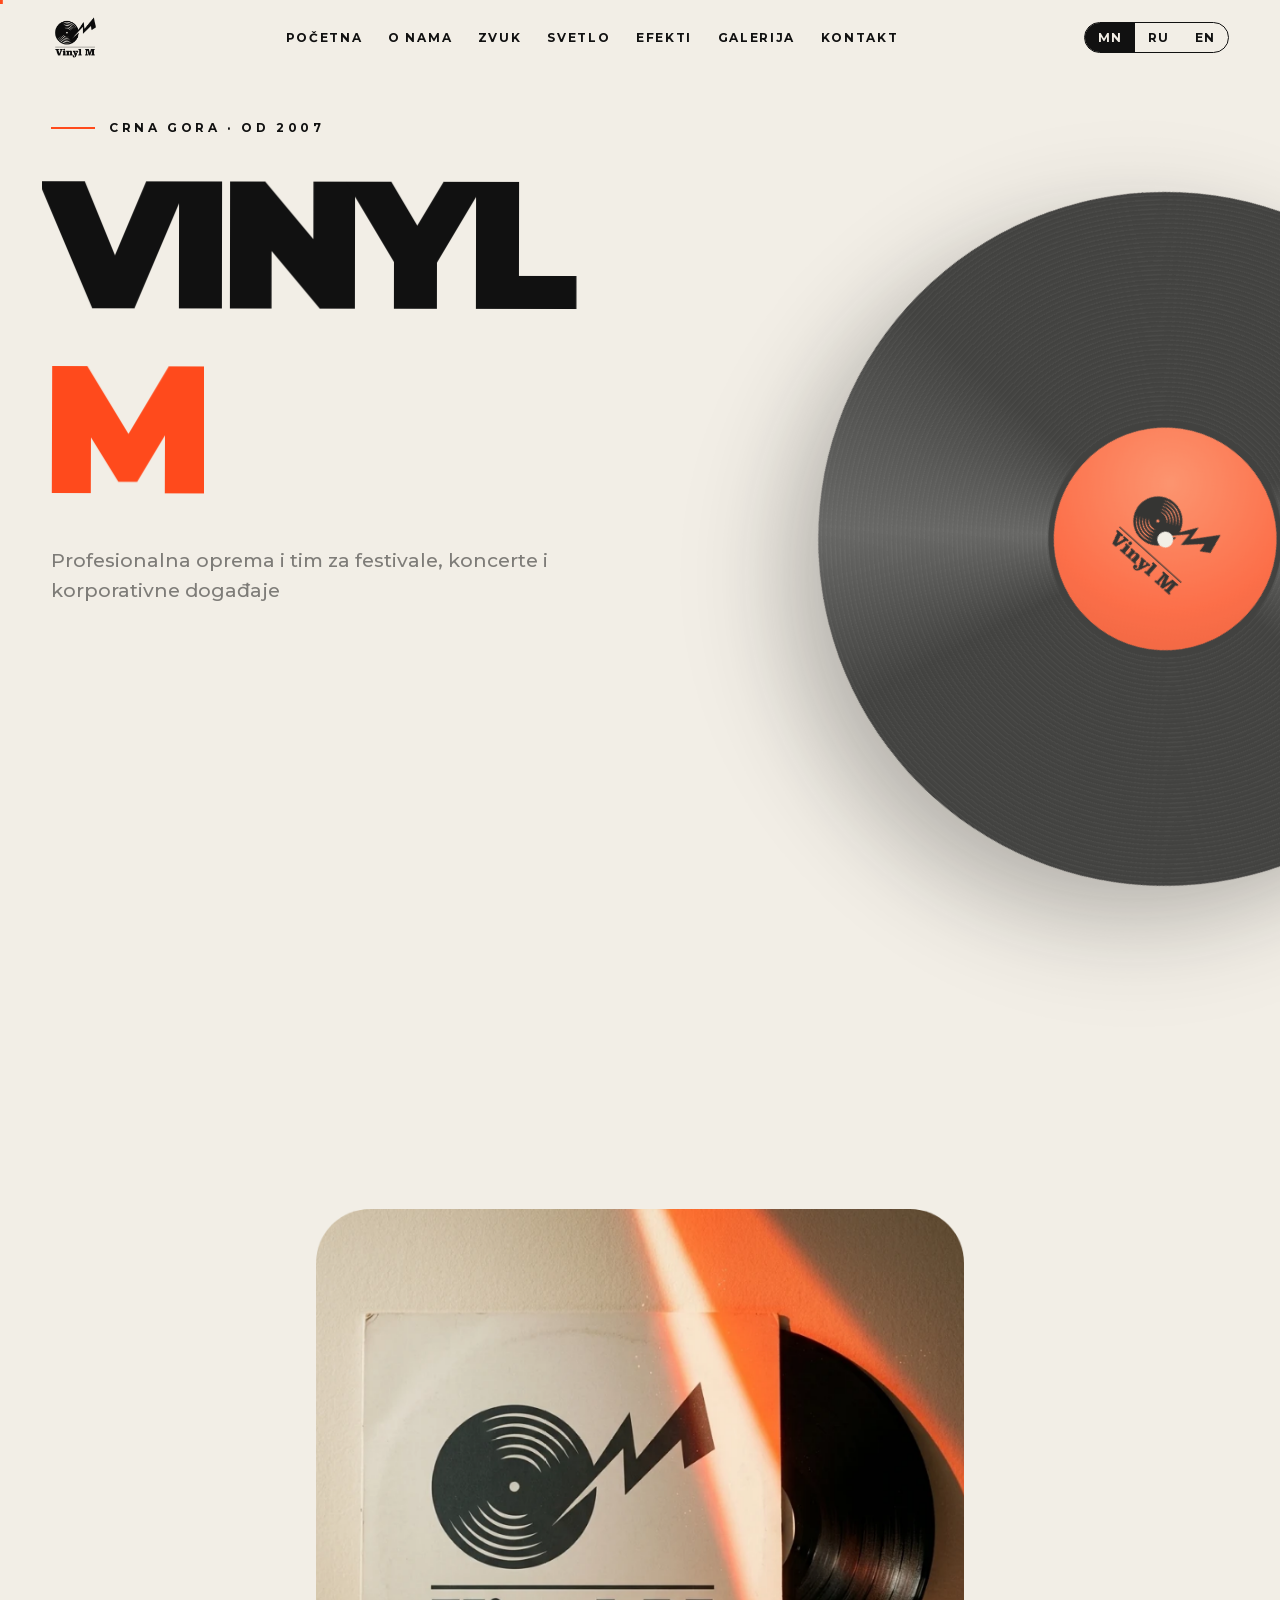
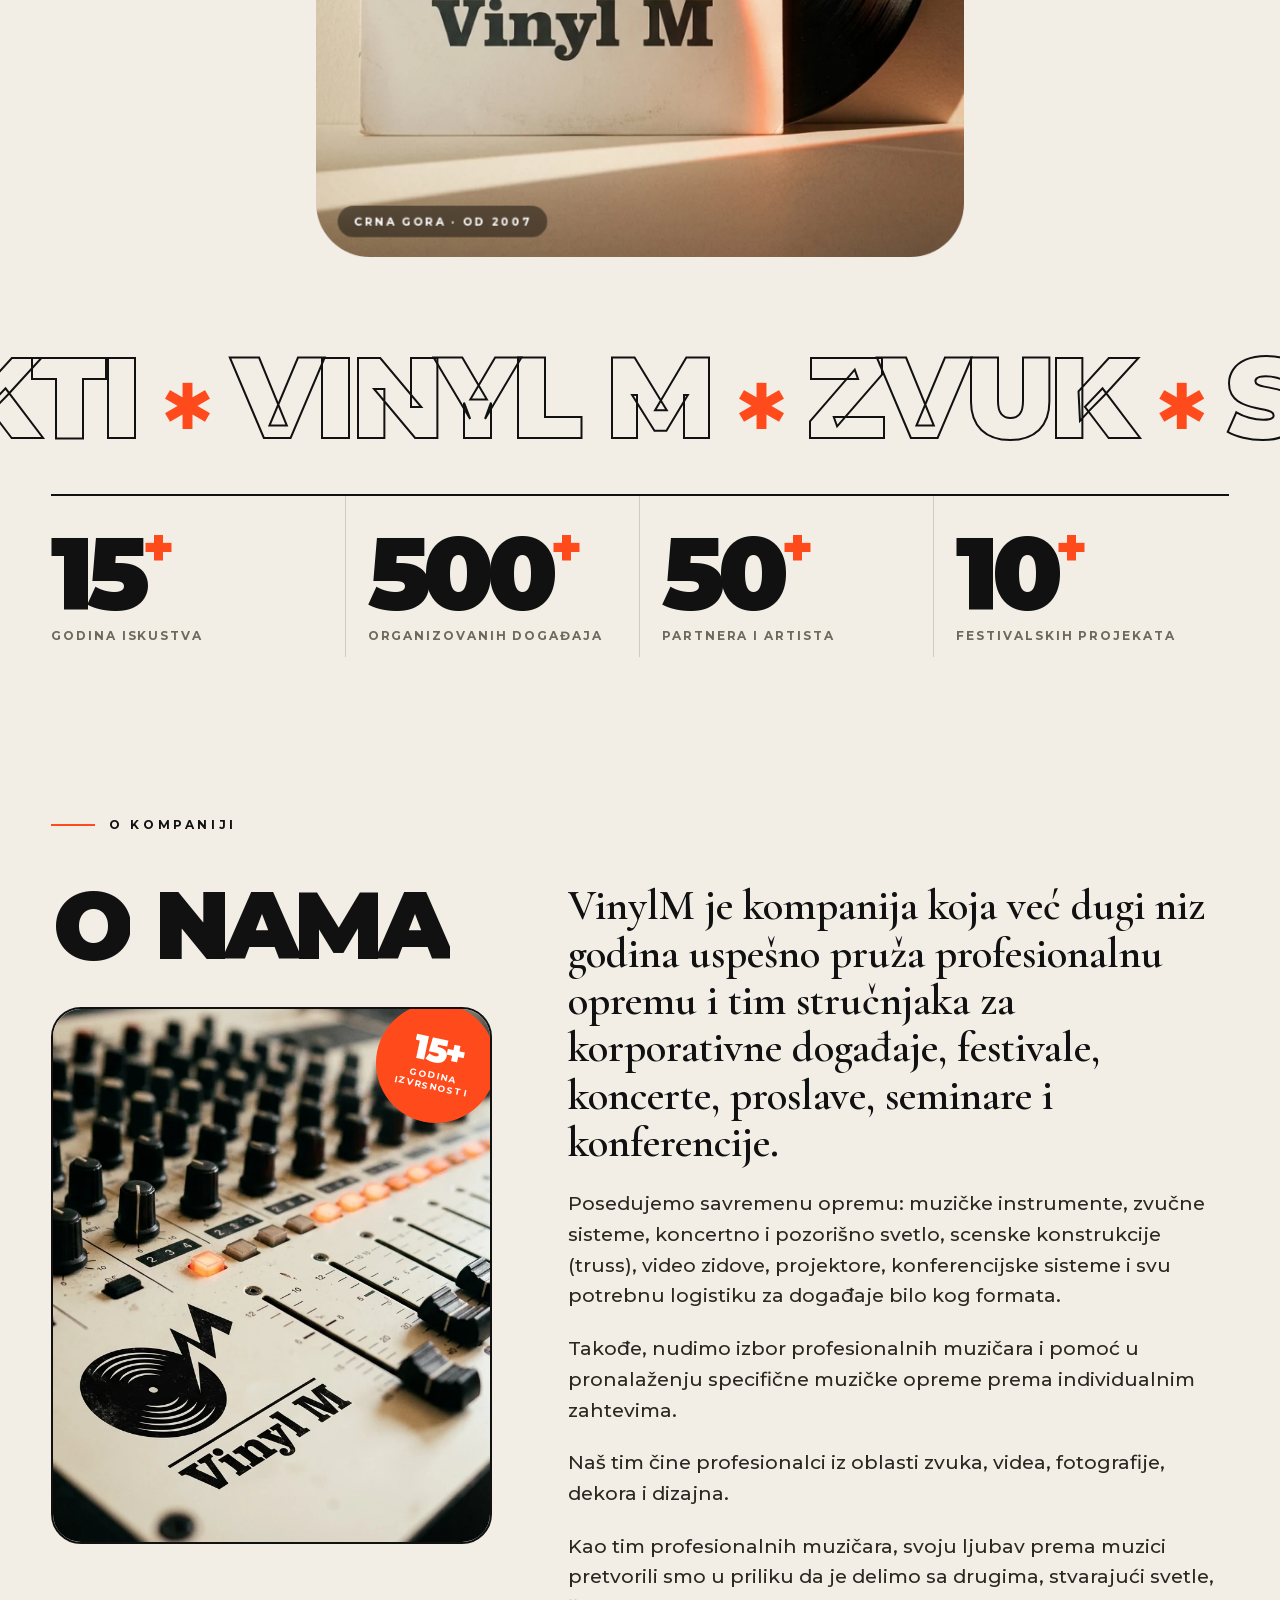
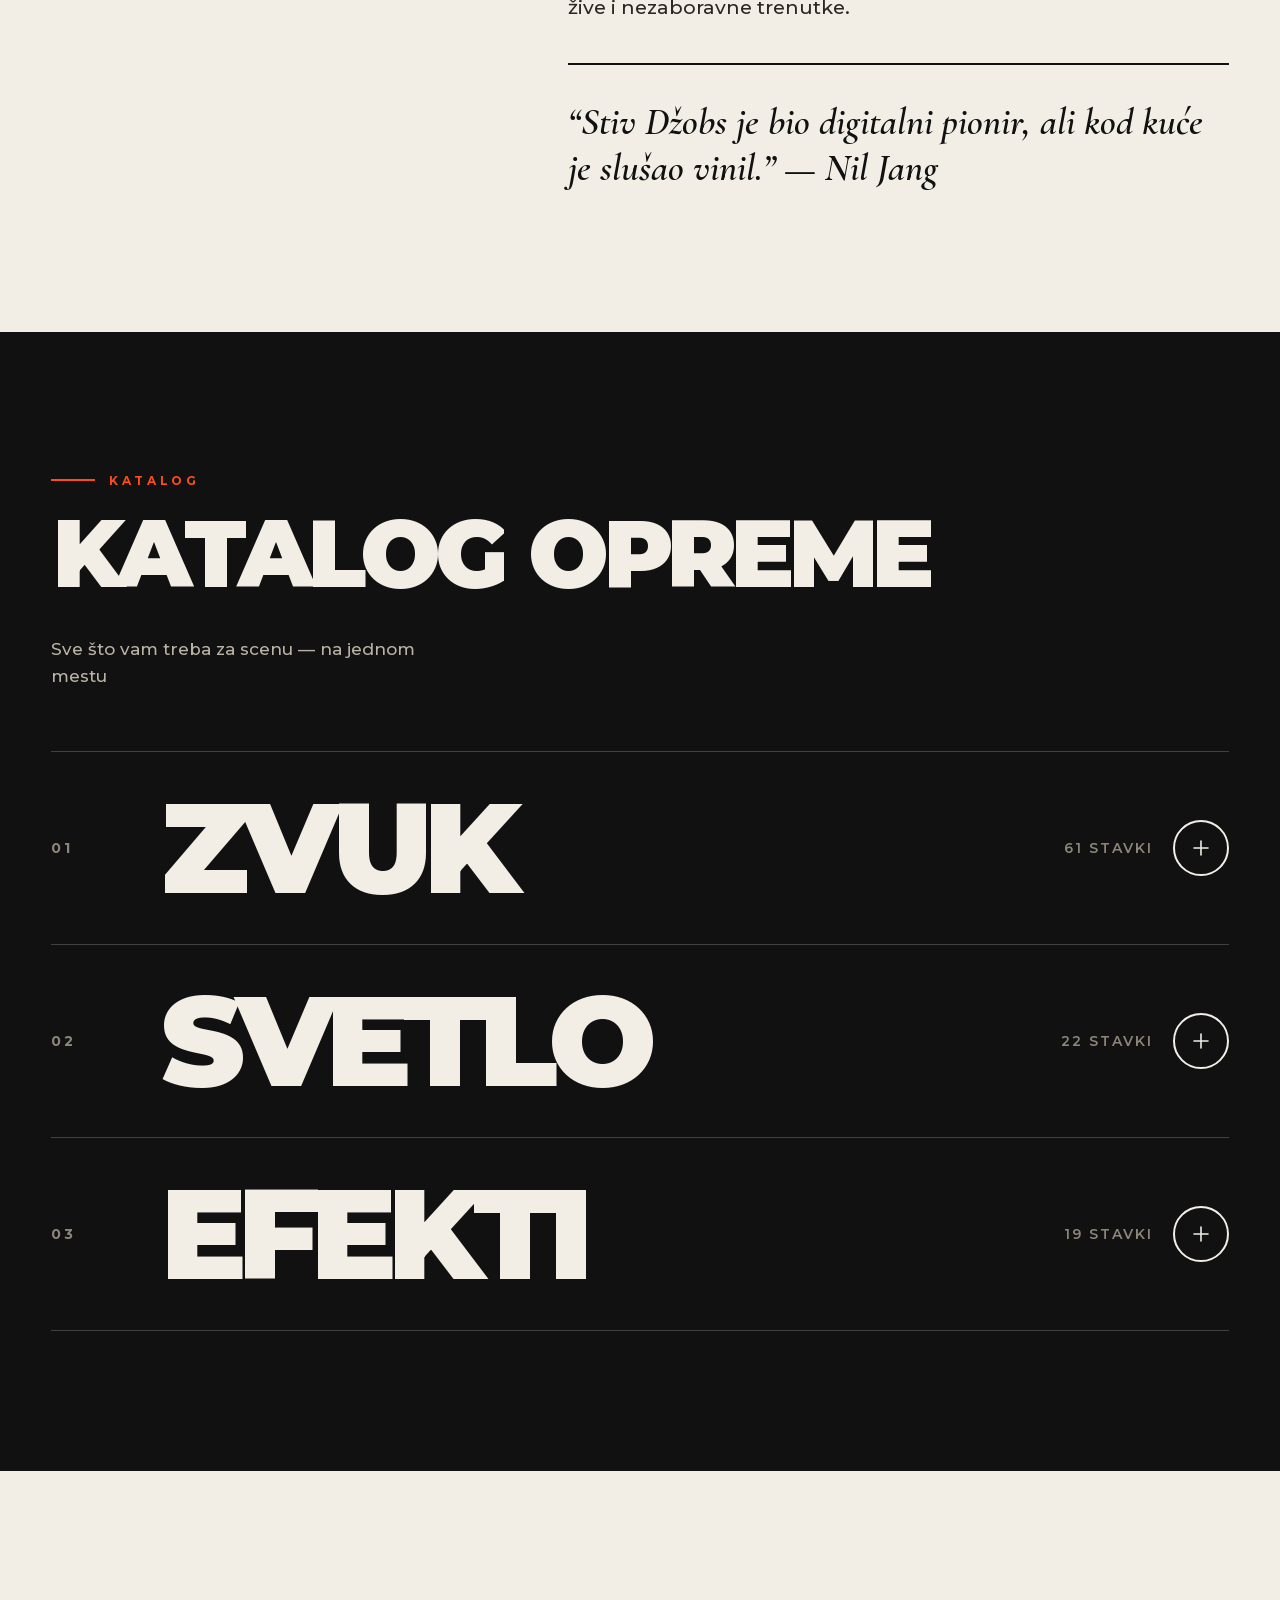
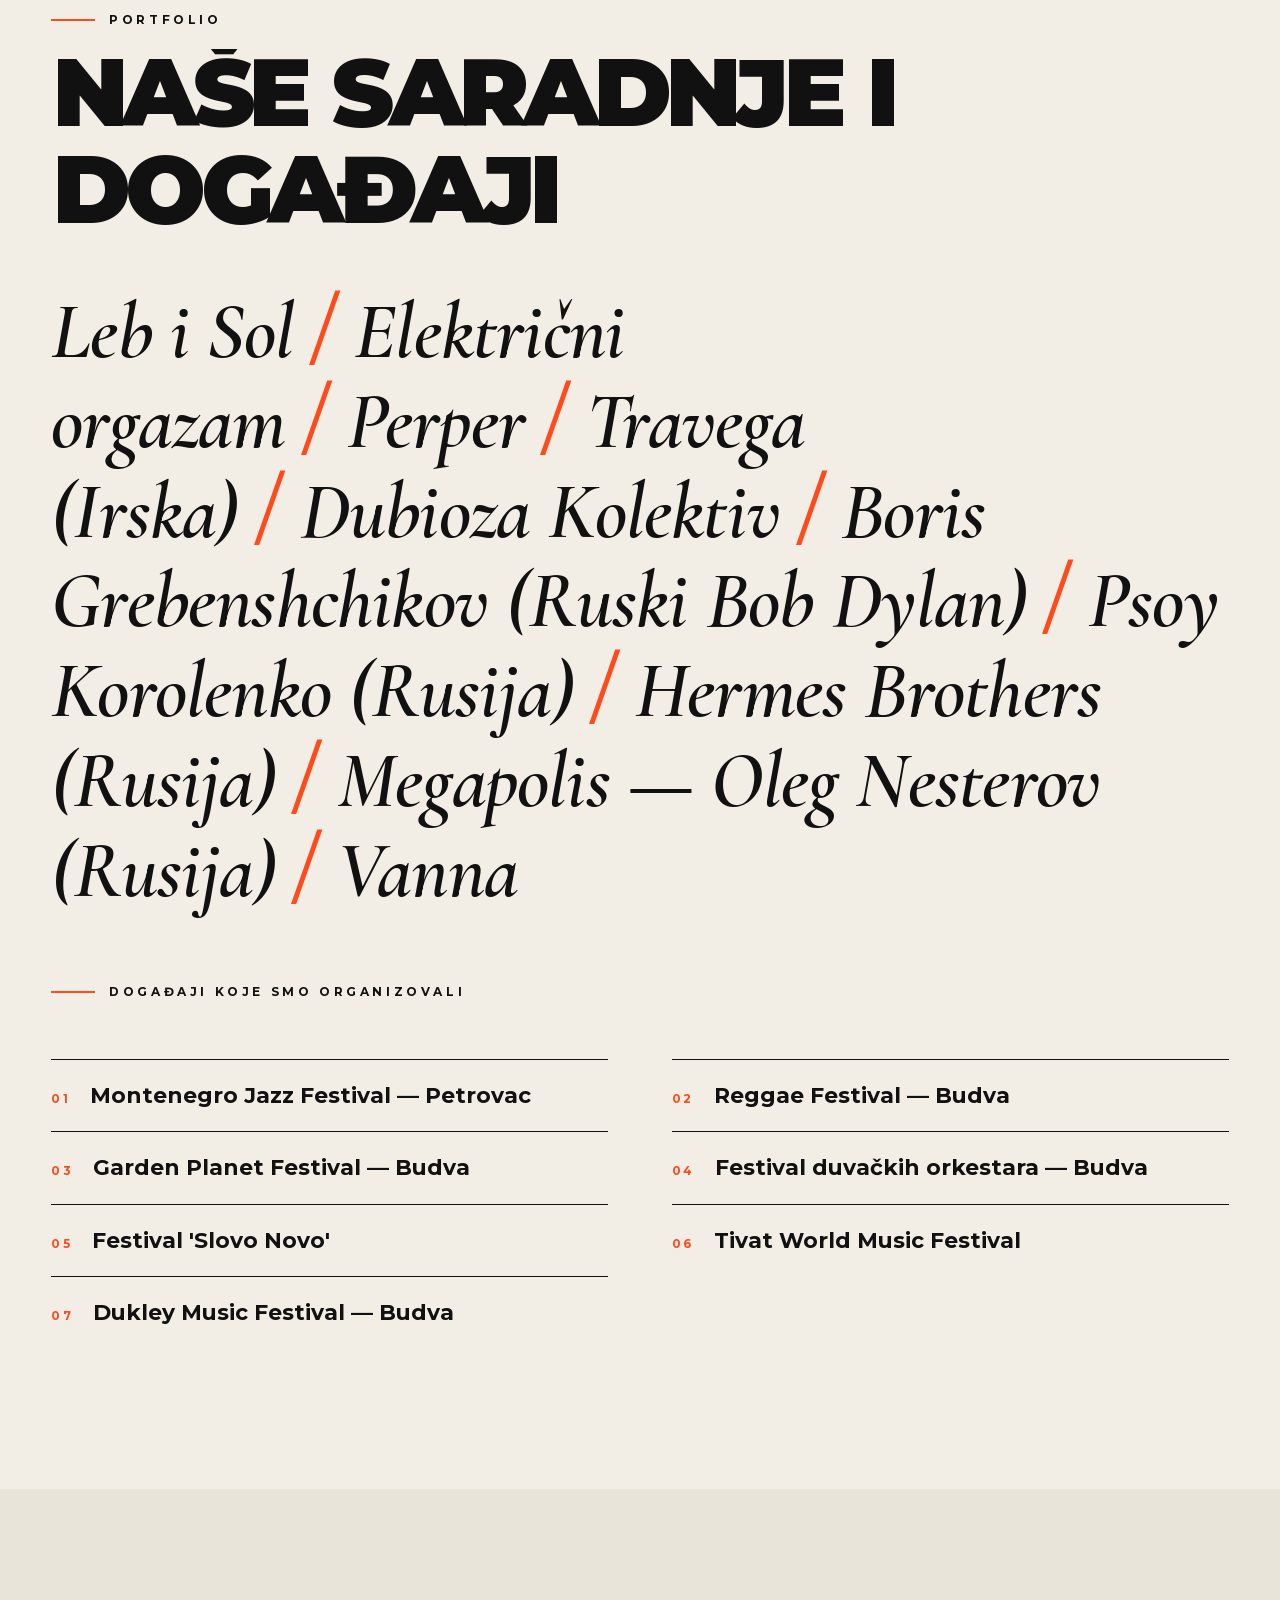
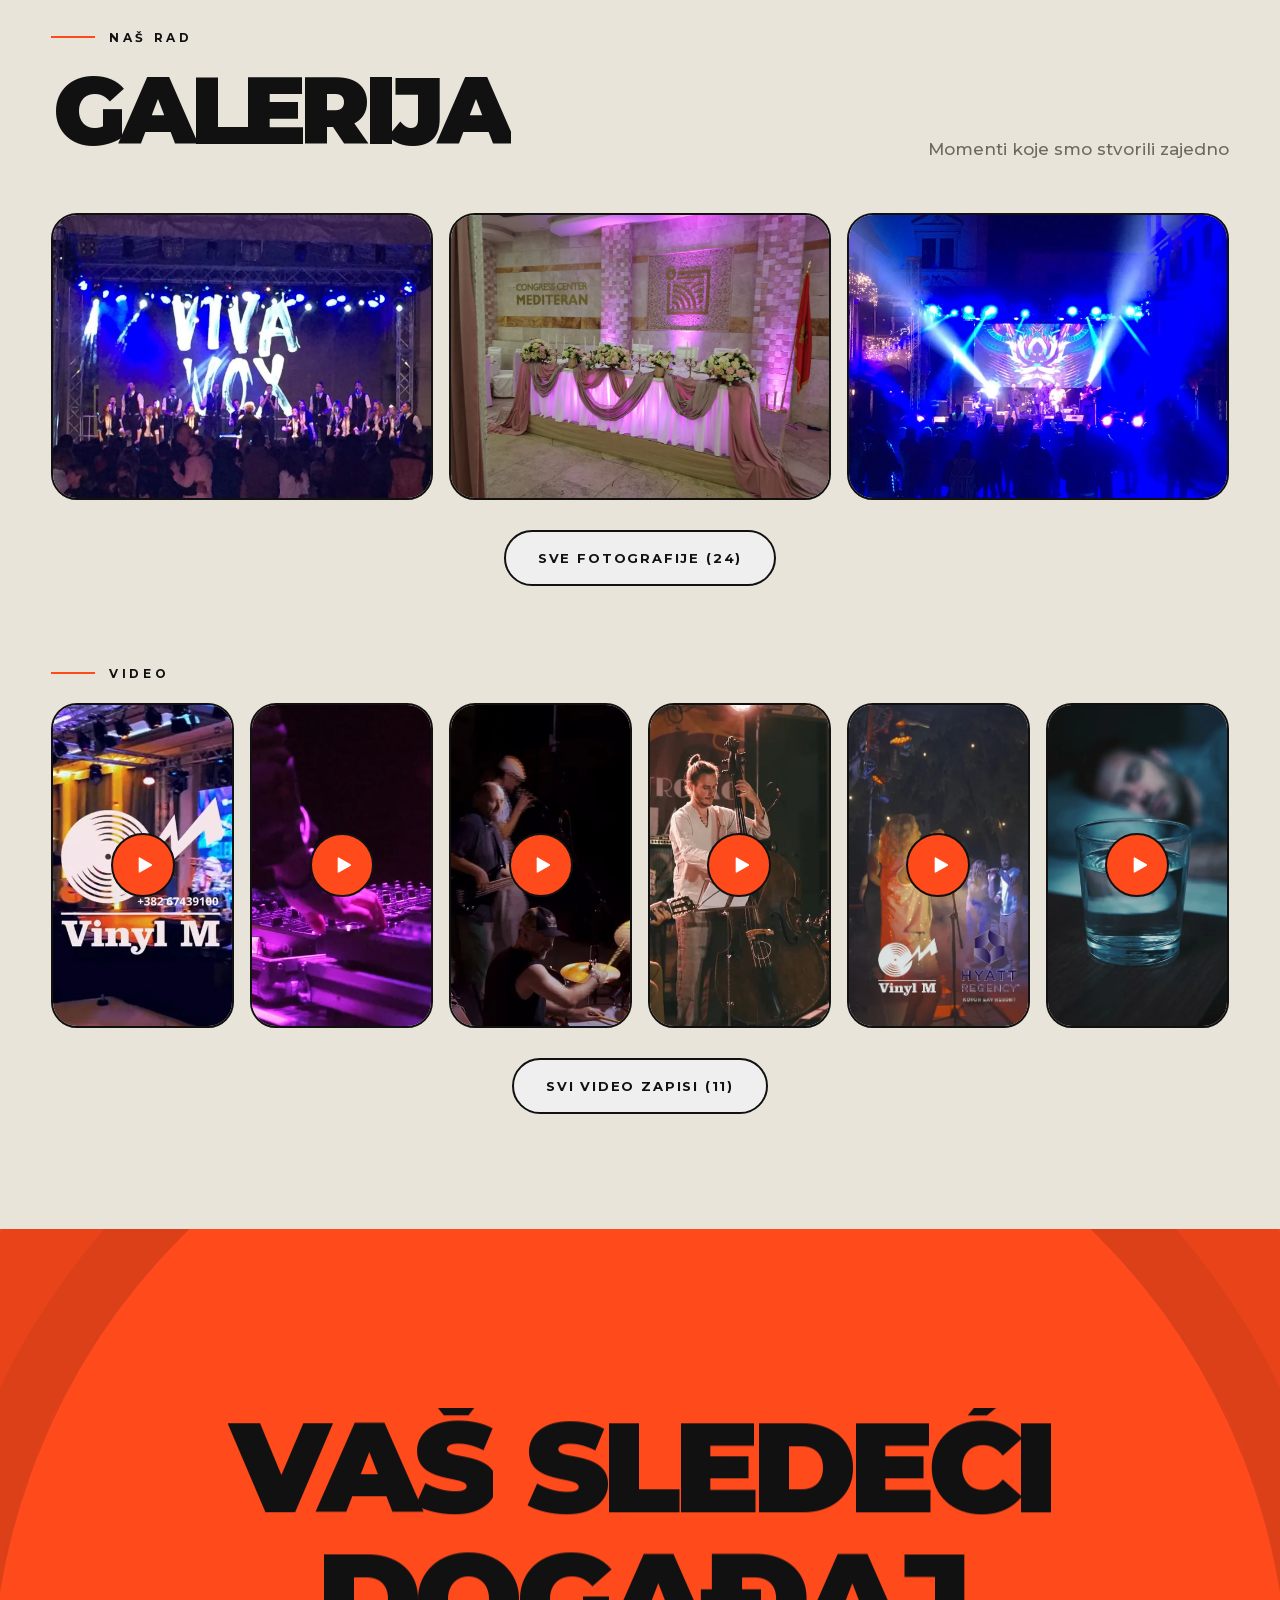
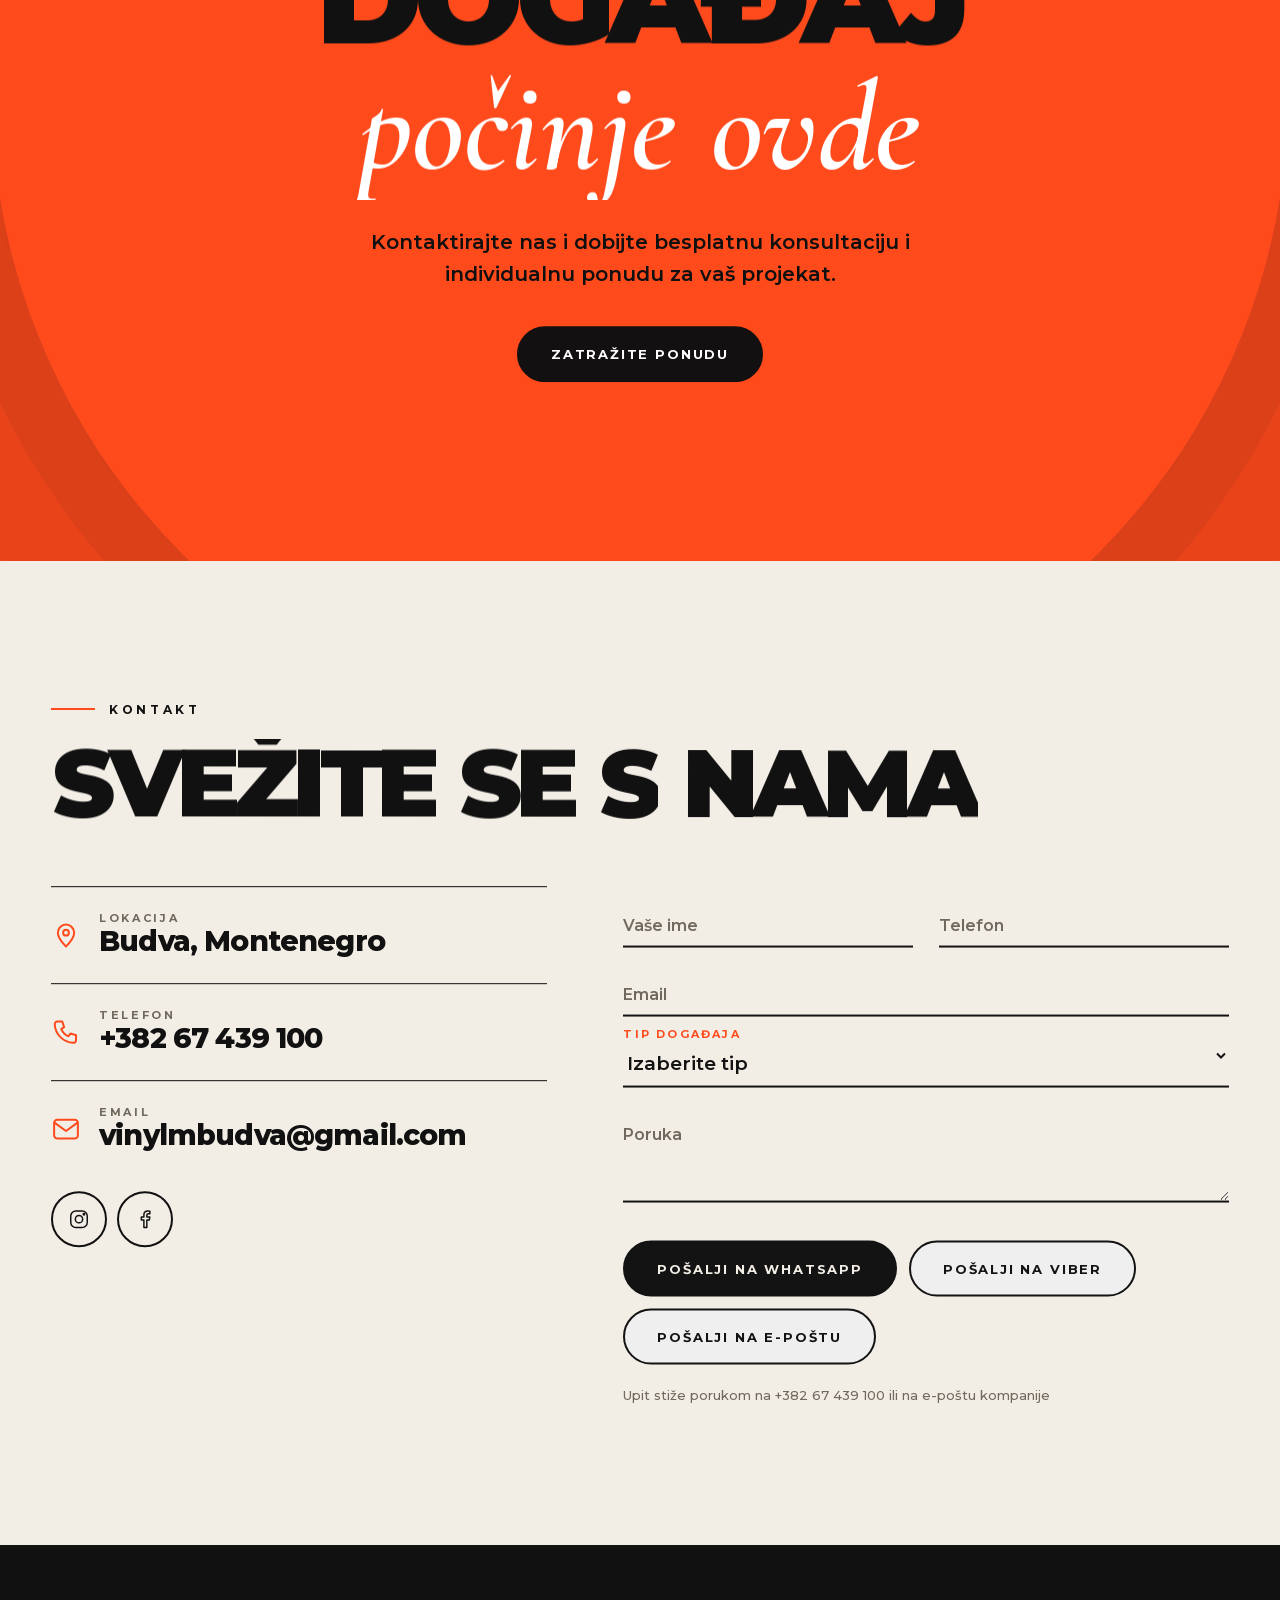
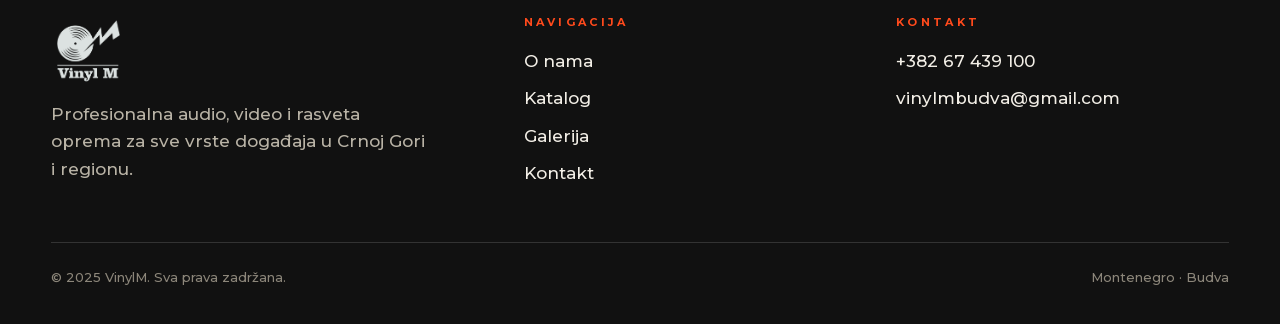
==== commit 1ef0492f: "Add square favicon set and link it in index.html Co-Authored-By: Claude Sonnet 5.5 <noreply@anthropi" ====
--- a/index.html
+++ b/index.html
@@ -3,7 +3,10 @@
 <head>
 <meta charset="utf-8">
 <meta name="viewport" content="width=device-width,initial-scale=1">
-<link rel="icon" href="assets/img/logo-dark.png">
+<link rel="icon" href="/favicon.ico" sizes="any">
+<link rel="icon" type="image/png" sizes="48x48" href="/favicon-48.png">
+<link rel="icon" type="image/png" sizes="192x192" href="/favicon-192.png">
+<link rel="apple-touch-icon" href="/apple-touch-icon.png">
 <title>VinylM — Event Solutions | Montenegro · звук, свет, экраны для событий</title>
 <meta name="description" content="VinylM — profesionalno ozvučenje, rasveta i LED ekrani za festivale, koncerte i korporativne događaje u Crnoj Gori. Звук, свет, спецэффекты, LED-экраны. Budva, Montenegro. Since 2007.">
 <link rel="canonical" href="https://vinyl-m.com/">
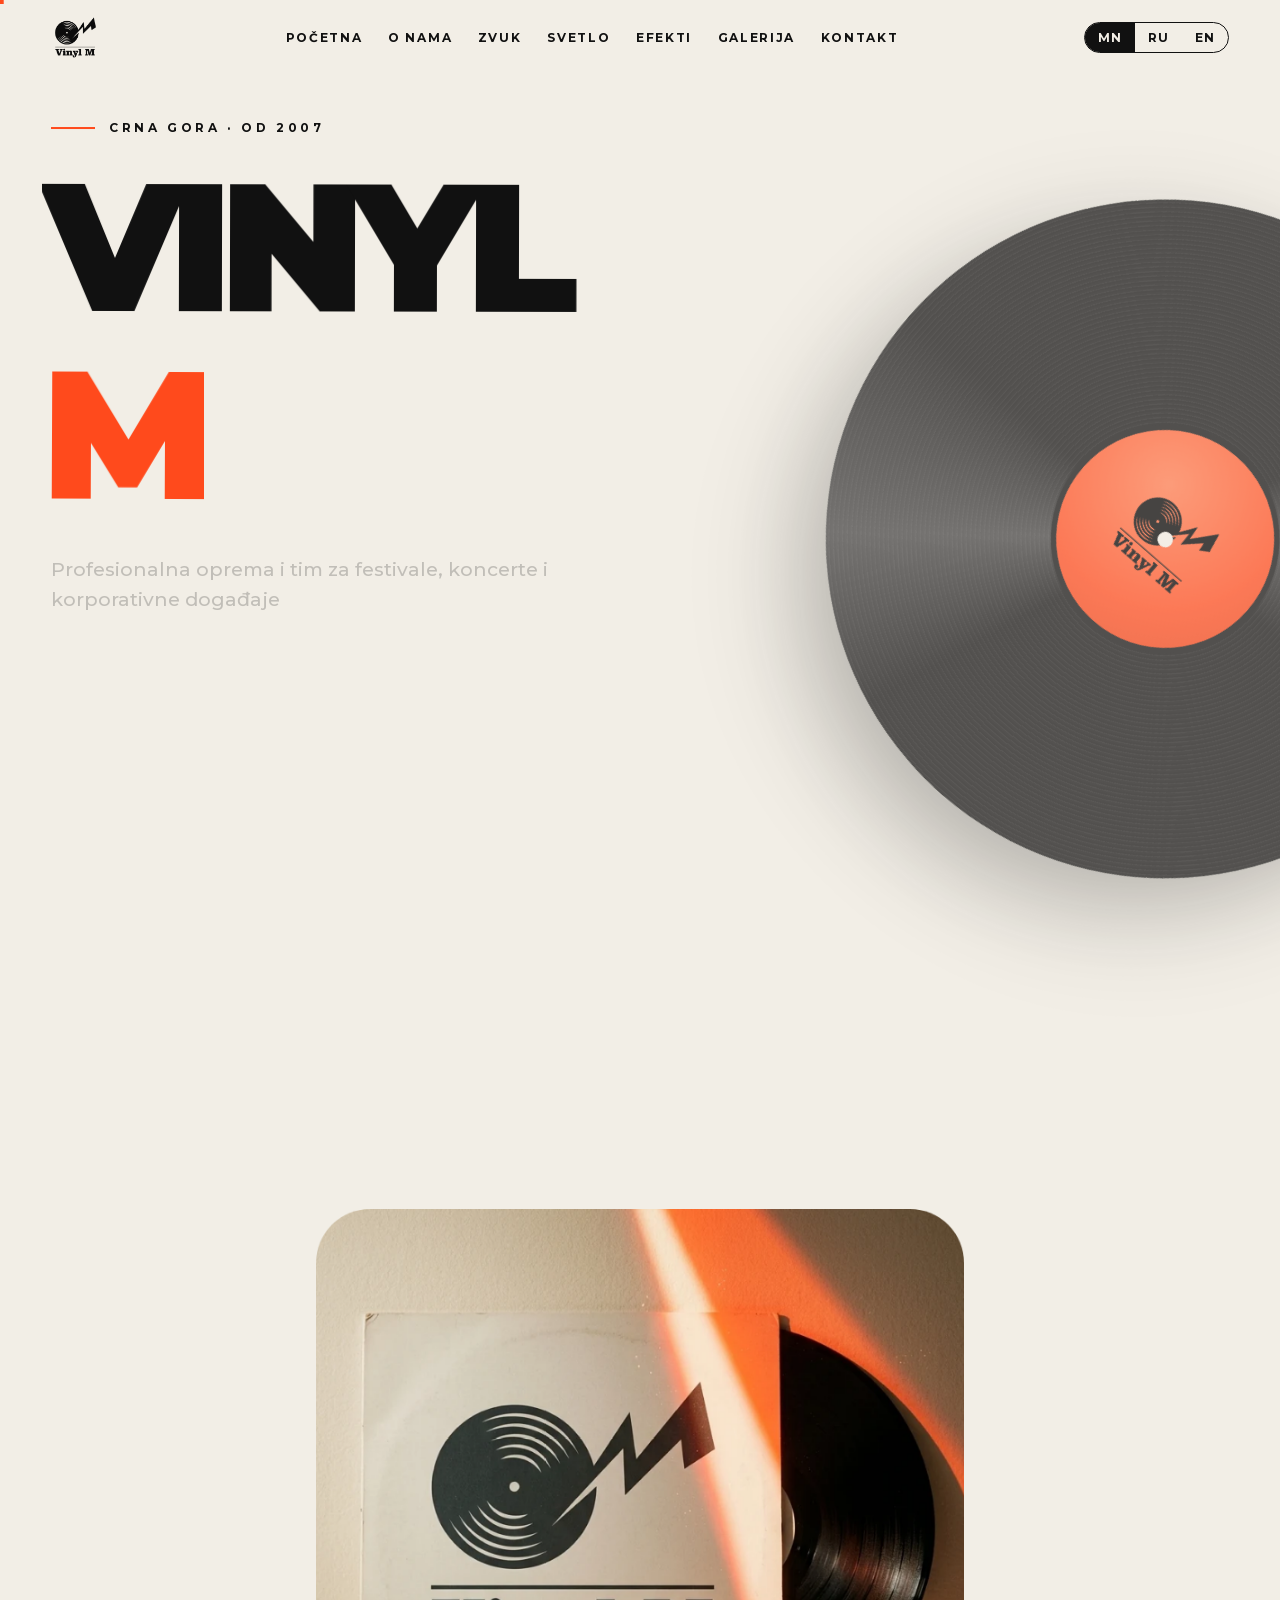
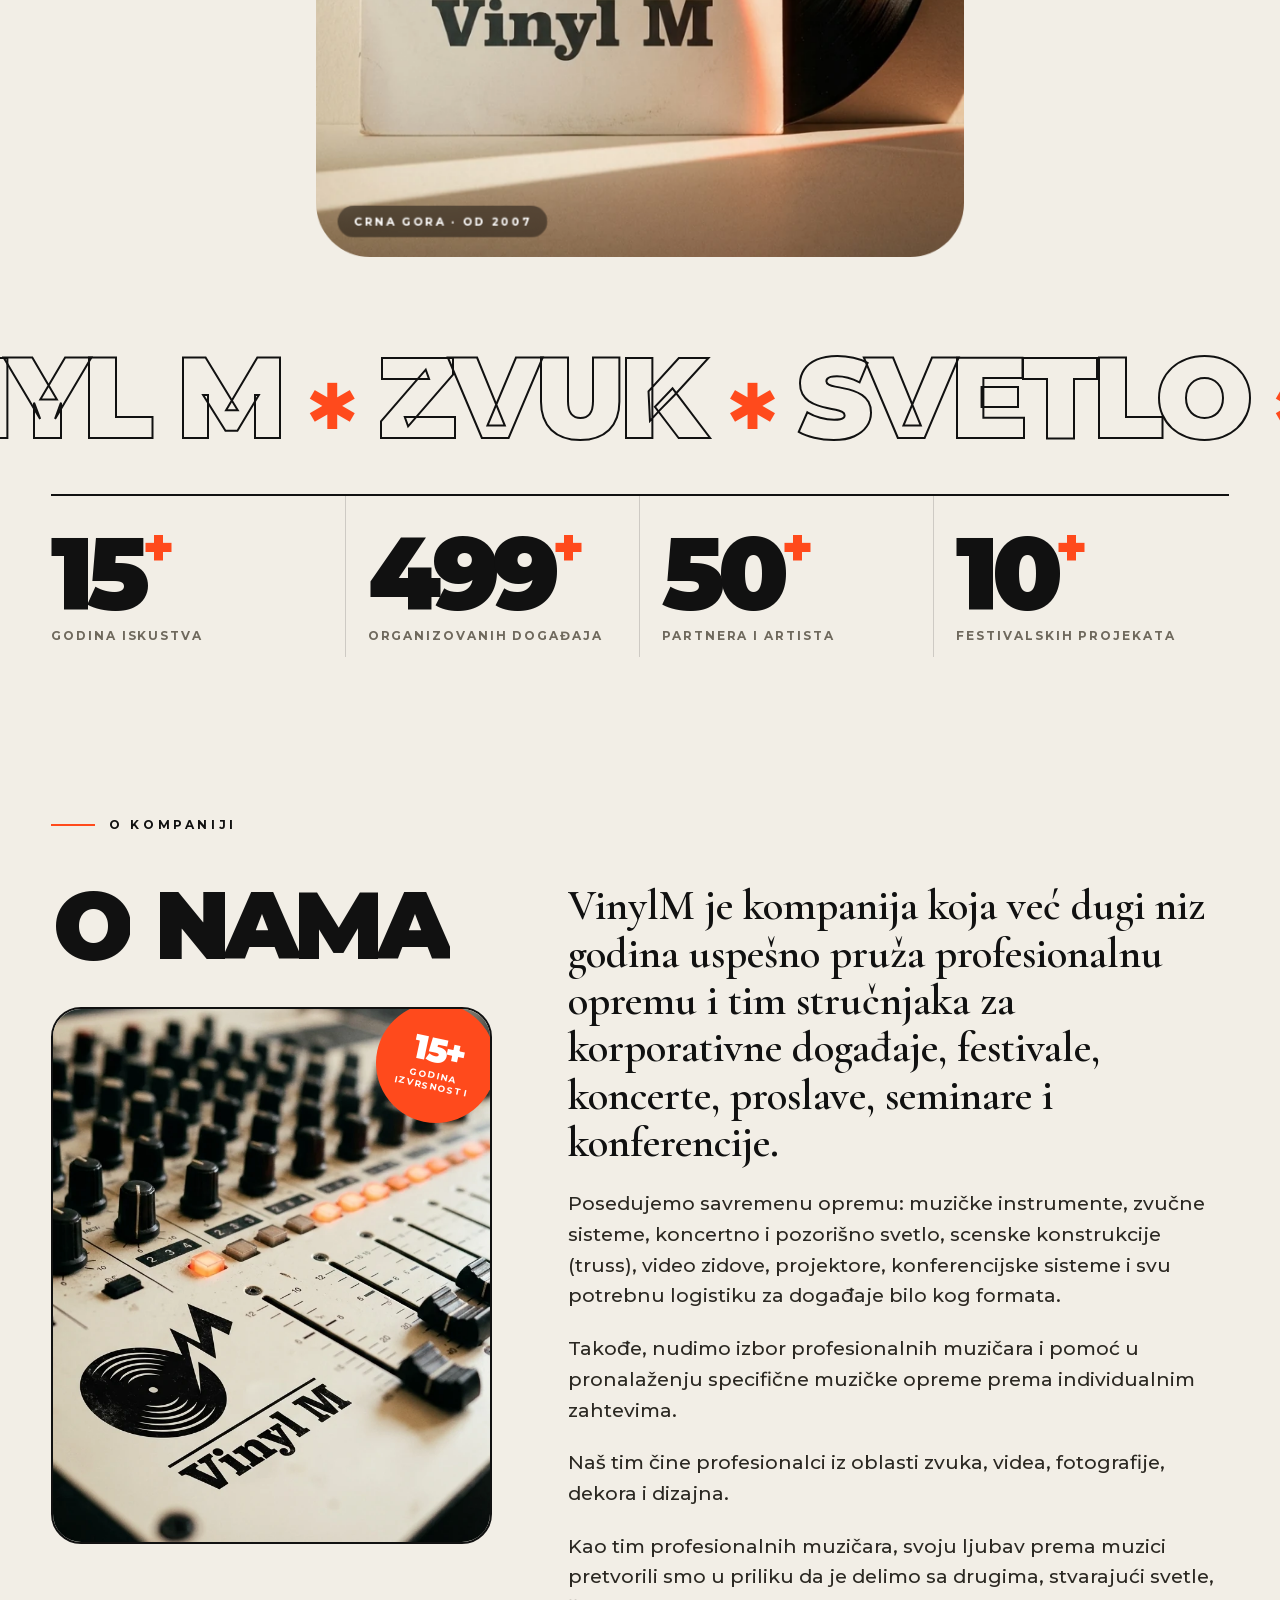
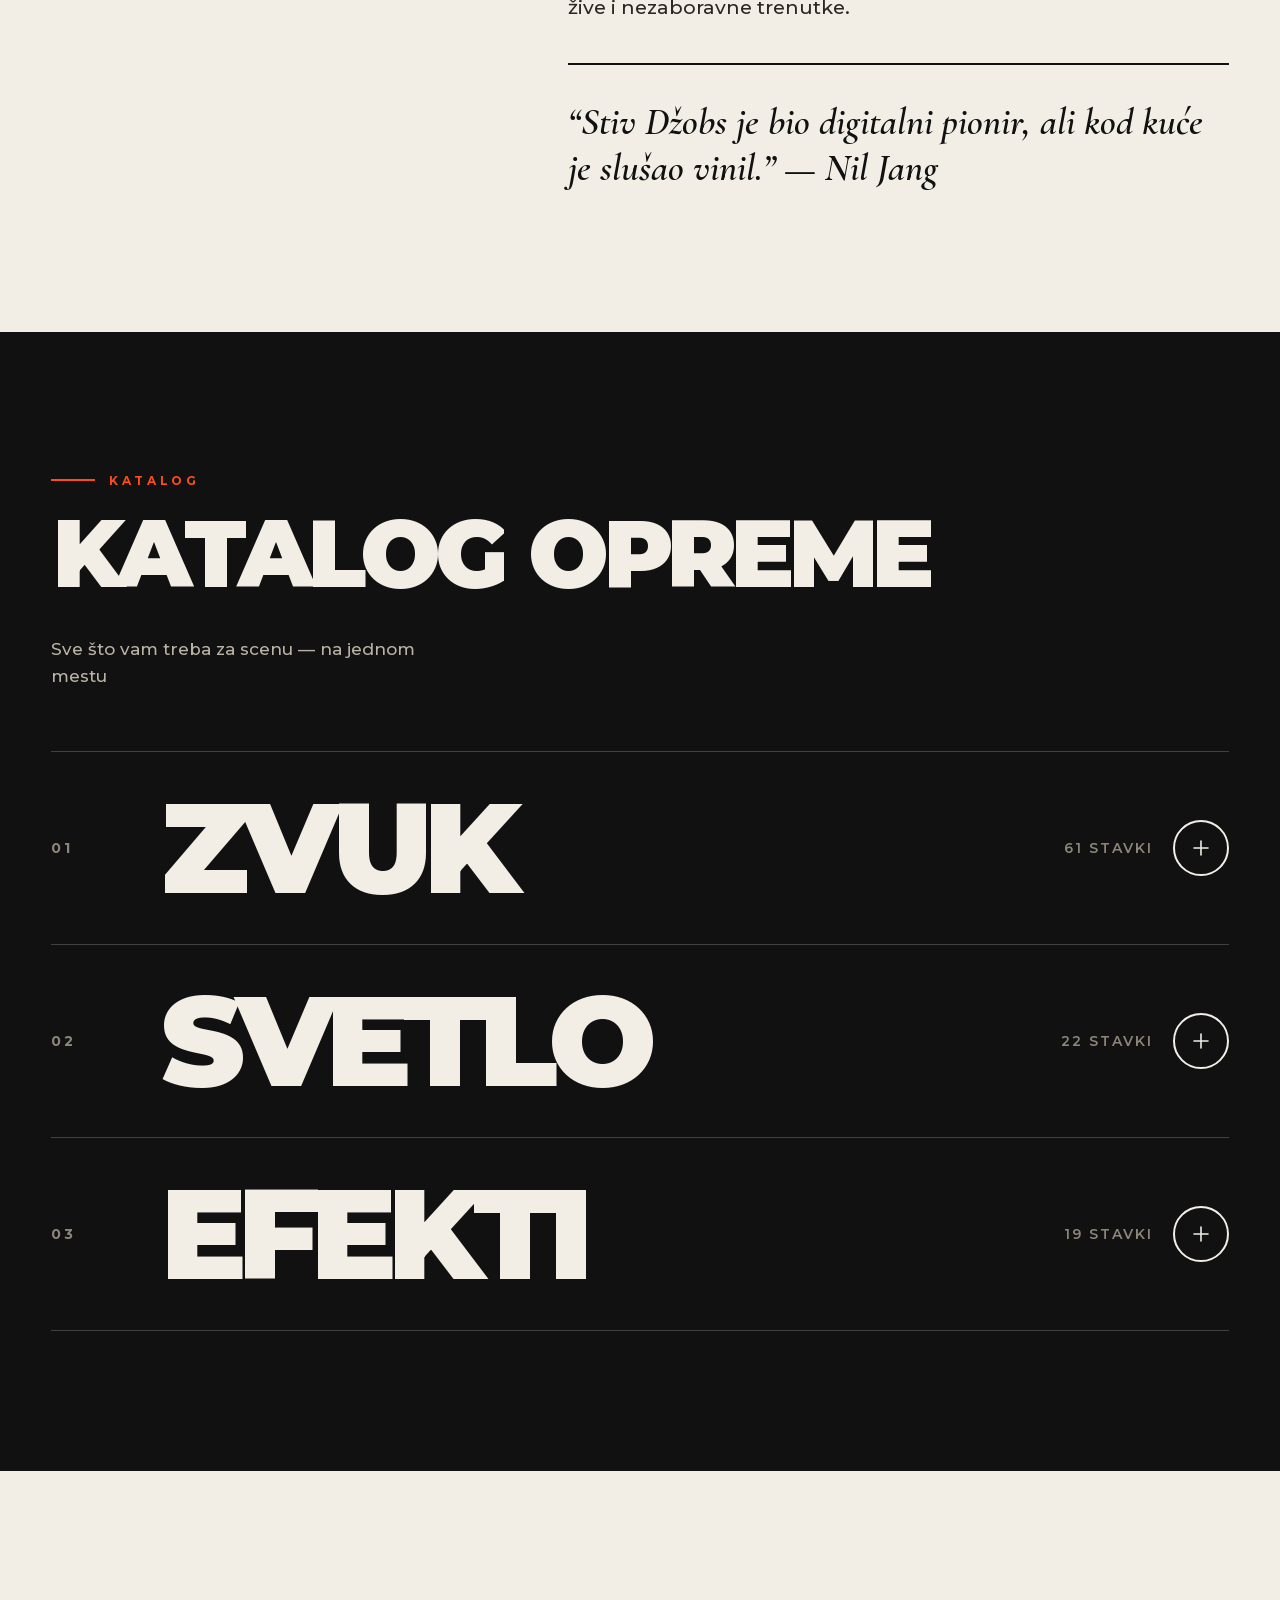
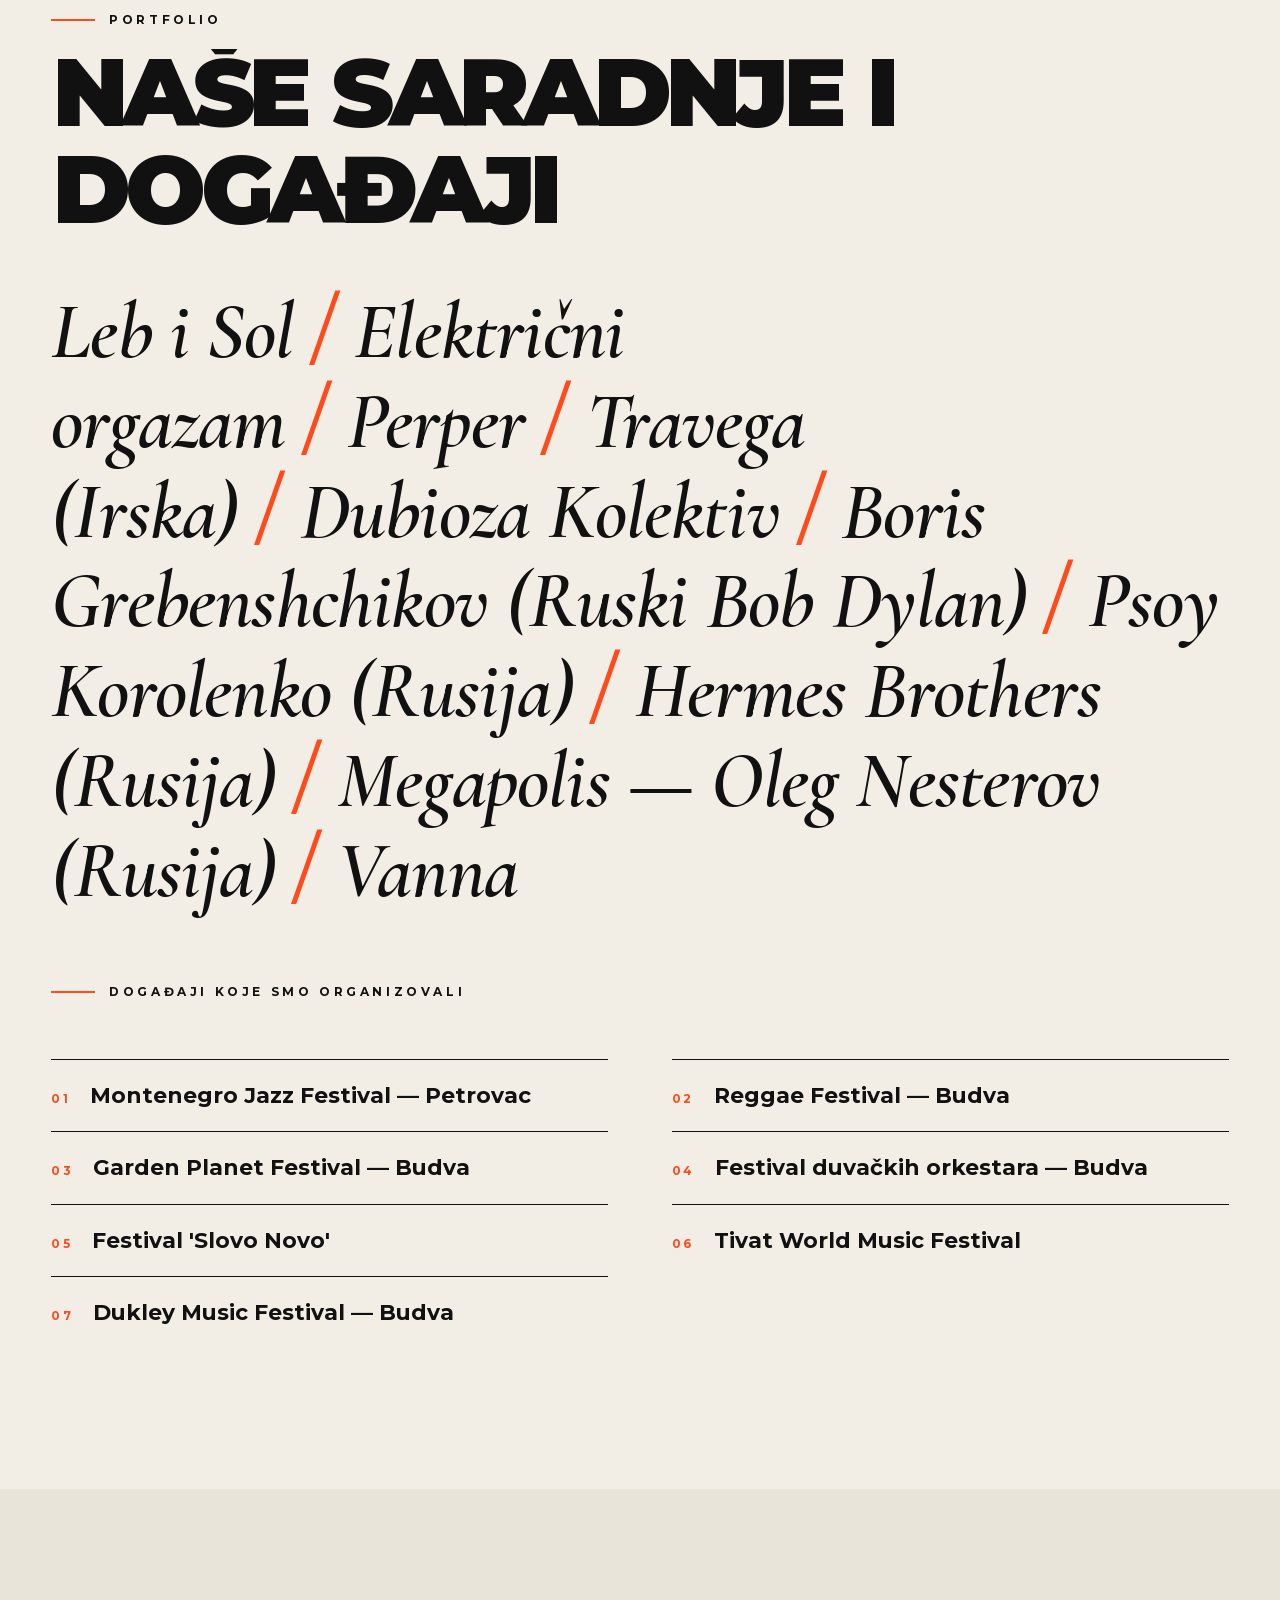
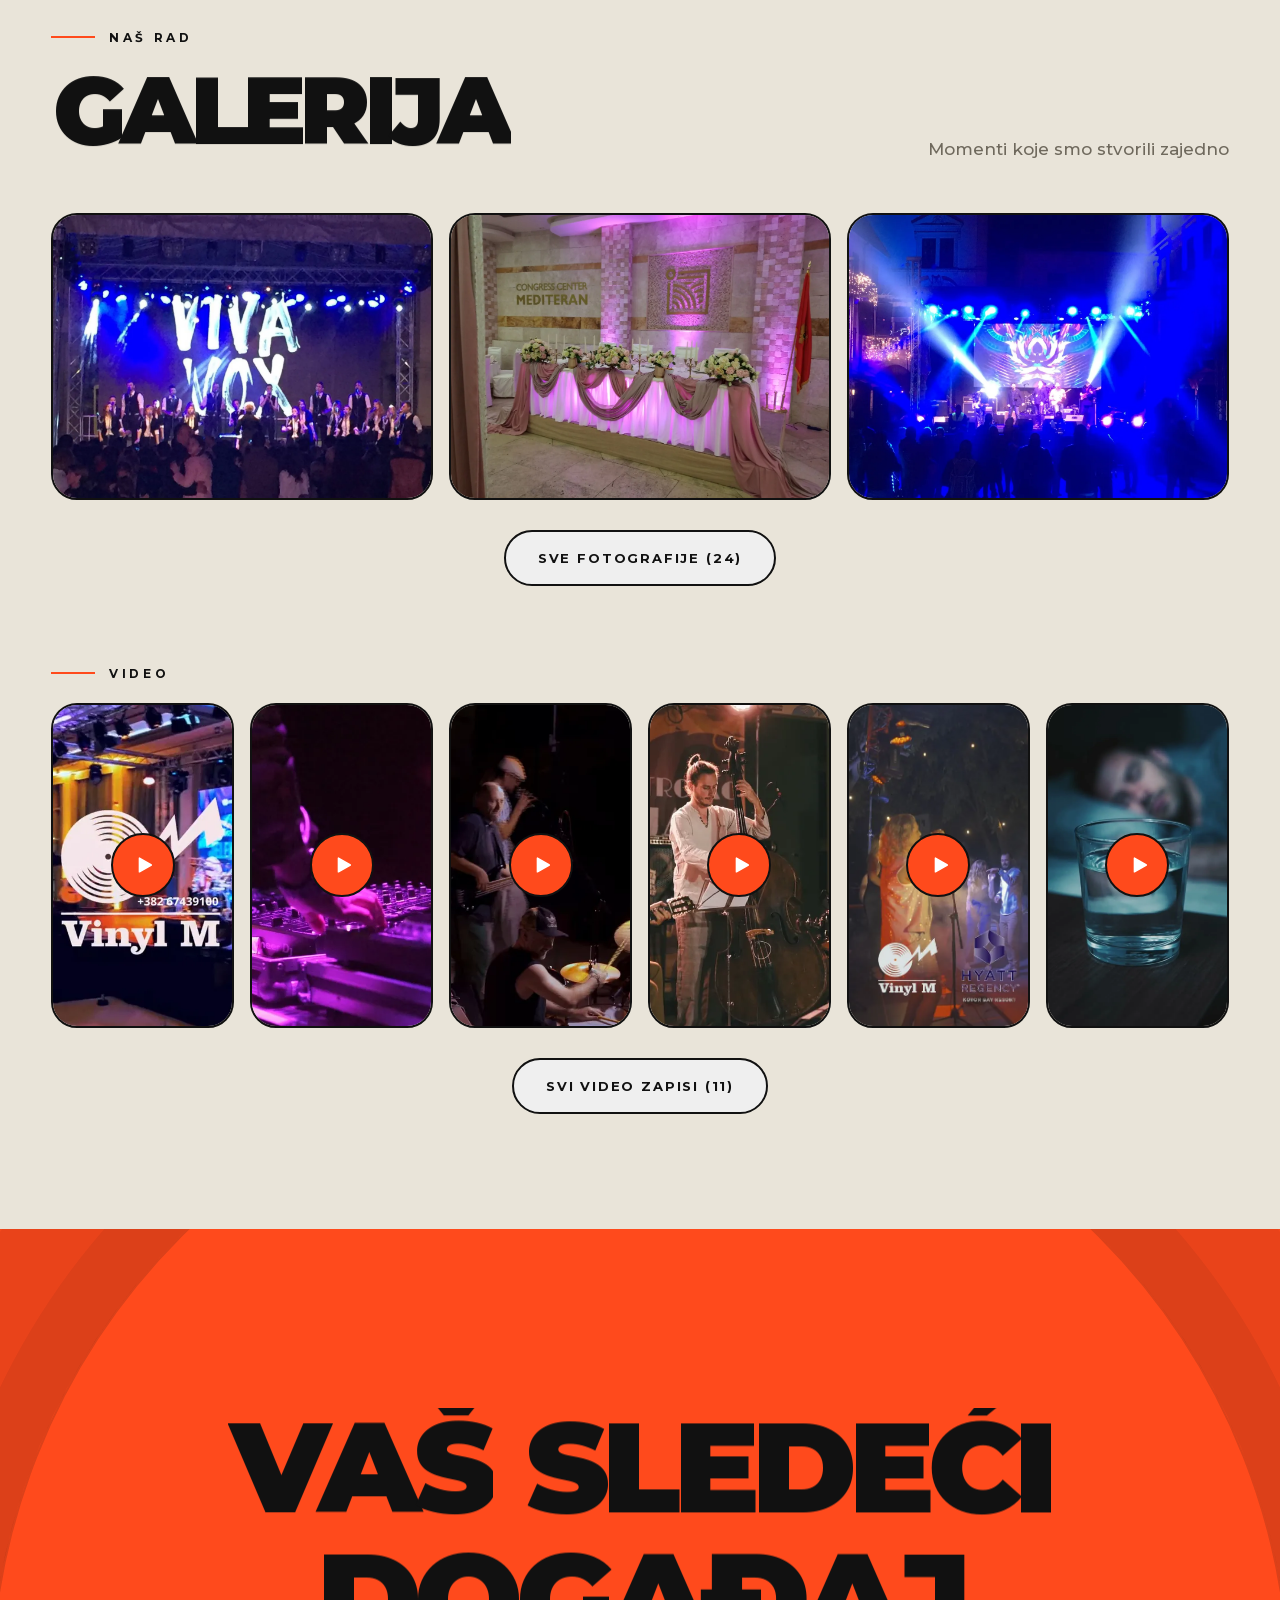
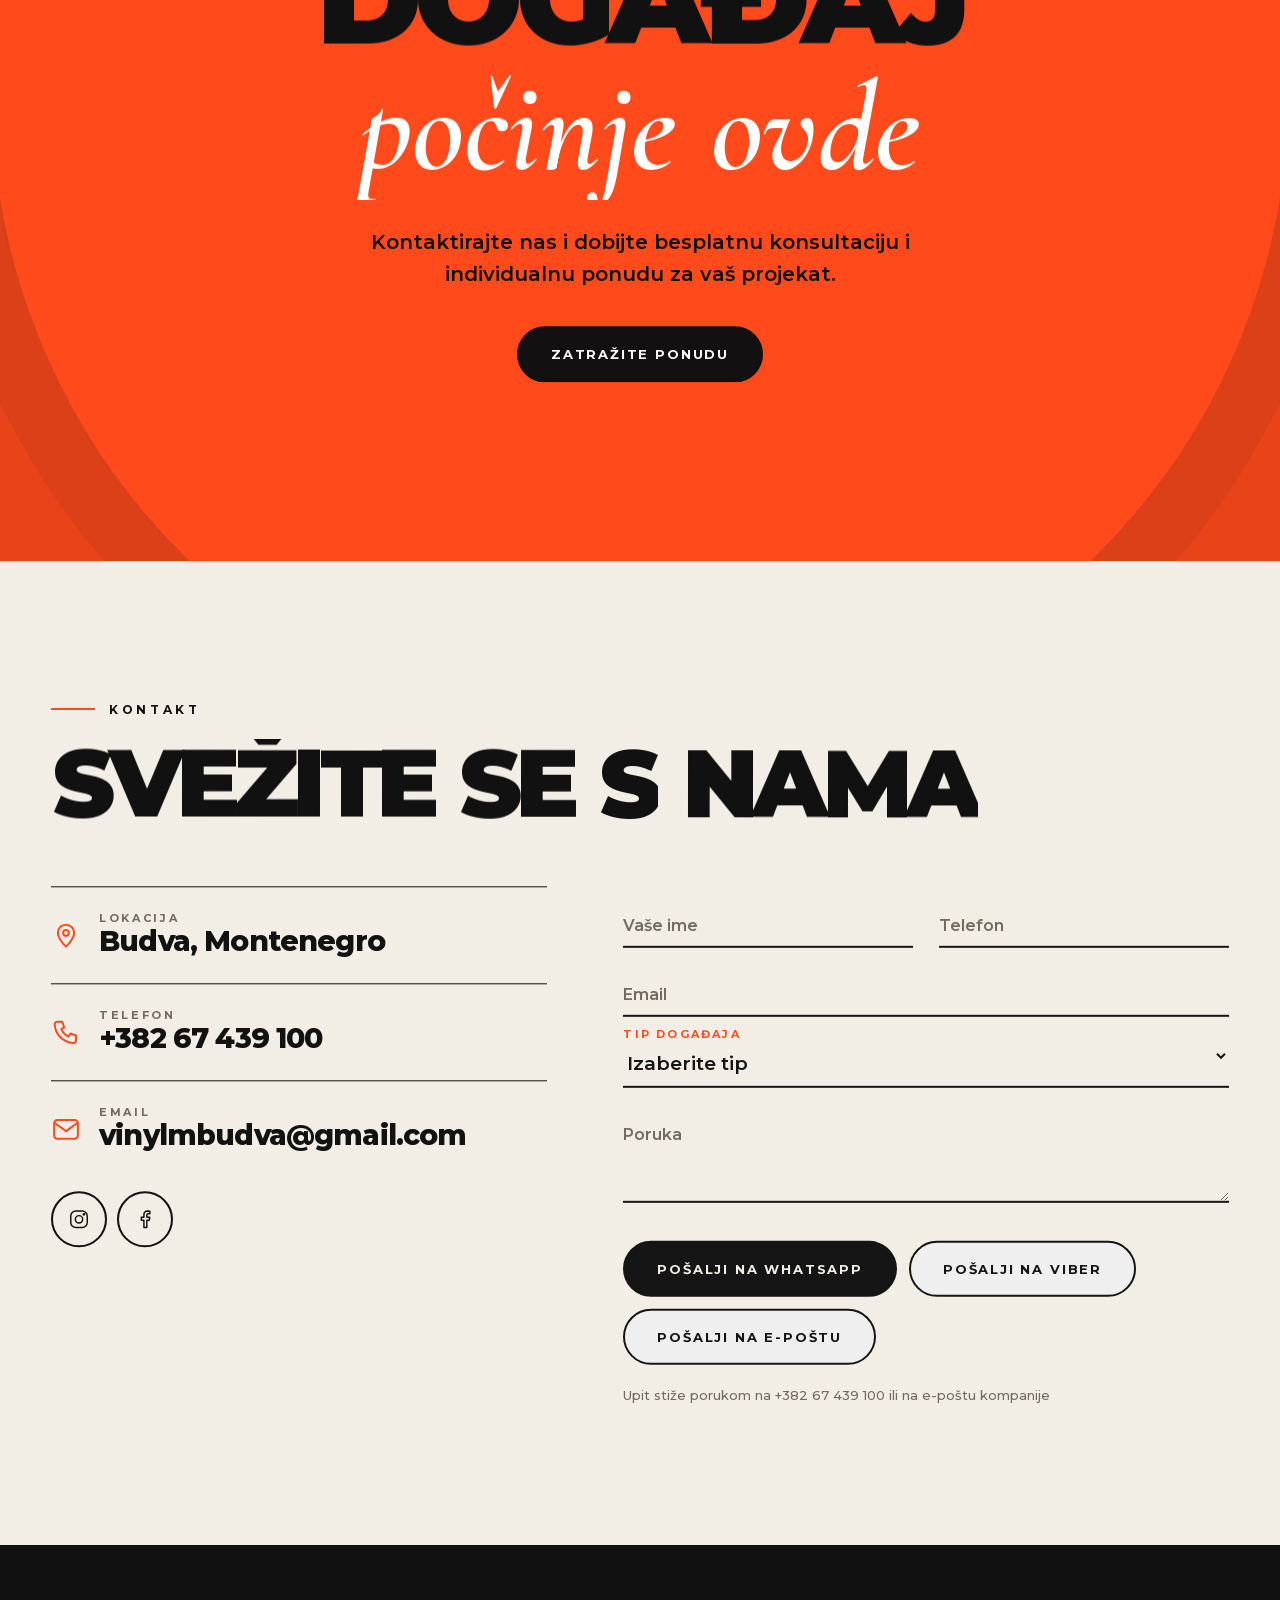
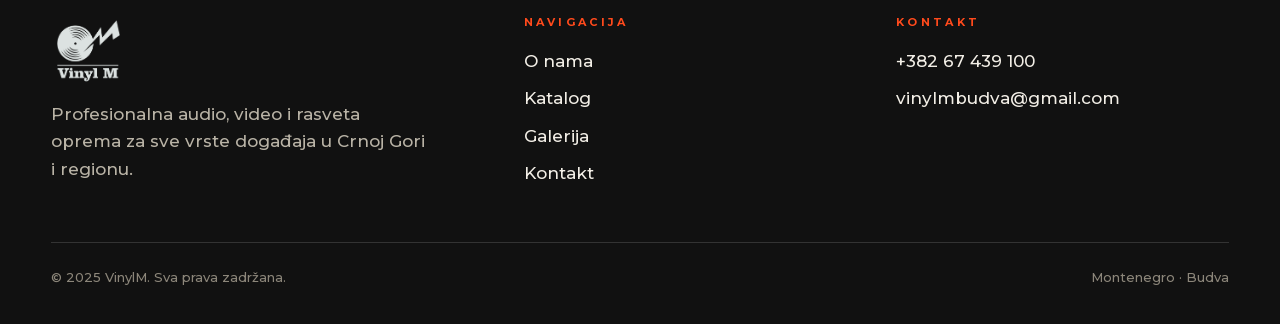
==== commit 7e1bba52: "Add LocalBusiness structured data, sitemap and robots.txt Co-Authored-By: Claude Sonnet 5.5 <noreply" ====
--- a/index.html
+++ b/index.html
@@ -19,6 +19,33 @@
 <meta name="twitter:card" content="summary_large_image">
 <meta name="twitter:image" content="https://vinyl-m.com/assets/img/og-image.jpg">
 <meta property="og:url" content="https://vinyl-m.com/">
+<script type="application/ld+json">
+{
+  "@context": "https://schema.org",
+  "@type": "LocalBusiness",
+  "@id": "https://vinyl-m.com/#organization",
+  "name": "VinylM",
+  "legalName": "Društvo sa ograničenom odgovornošću VINYL M",
+  "url": "https://vinyl-m.com/",
+  "logo": "https://vinyl-m.com/favicon-512.png",
+  "image": ["https://vinyl-m.com/assets/img/og-image.jpg"],
+  "description": "Profesionalno ozvučenje, rasvjeta i specijalni efekti za festivale, koncerte i korporativne događaje u Crnoj Gori.",
+  "telephone": "+382 67 439 100",
+  "email": "vinylmbudva@gmail.com",
+  "foundingDate": "2007",
+  "address": {
+    "@type": "PostalAddress",
+    "addressLocality": "Budva",
+    "postalCode": "85310",
+    "addressCountry": "ME"
+  },
+  "areaServed": {"@type": "Country", "name": "Montenegro"},
+  "sameAs": [
+    "https://www.instagram.com/_vinyl_m/",
+    "https://www.facebook.com/share/198Ar6UoX1/"
+  ]
+}
+</script>
 <link rel="stylesheet" href="assets/fonts/fonts-v3.css">
 <style>
 :root{--paper:#f2eee6;--paper2:#e9e4d9;--ink:#111;--red:#ff4a1c;--red2:#e63a0f;--mut:#6f695d;--line:rgba(17,17,17,.16);--disp:'Montserrat',system-ui,sans-serif;--serif:'Cormorant Garamond',Georgia,serif;--sans:'Montserrat',system-ui,sans-serif}
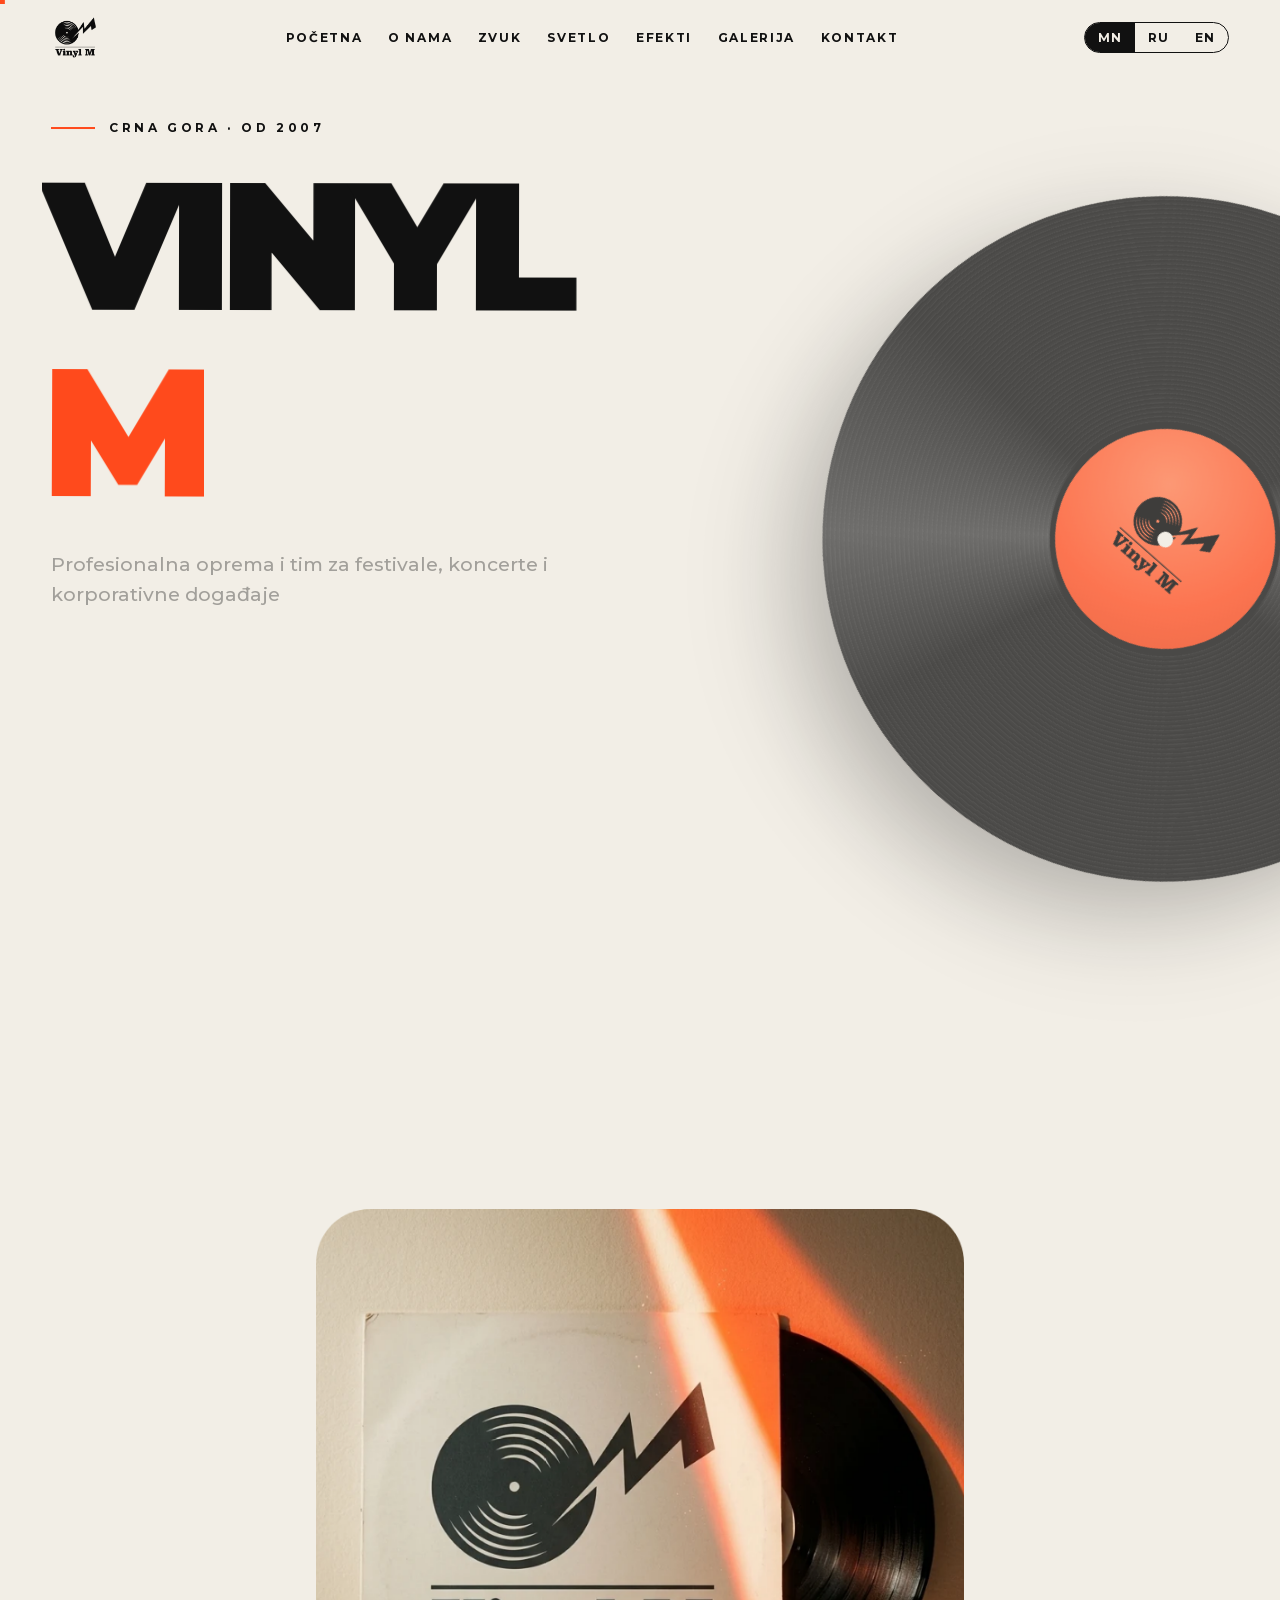
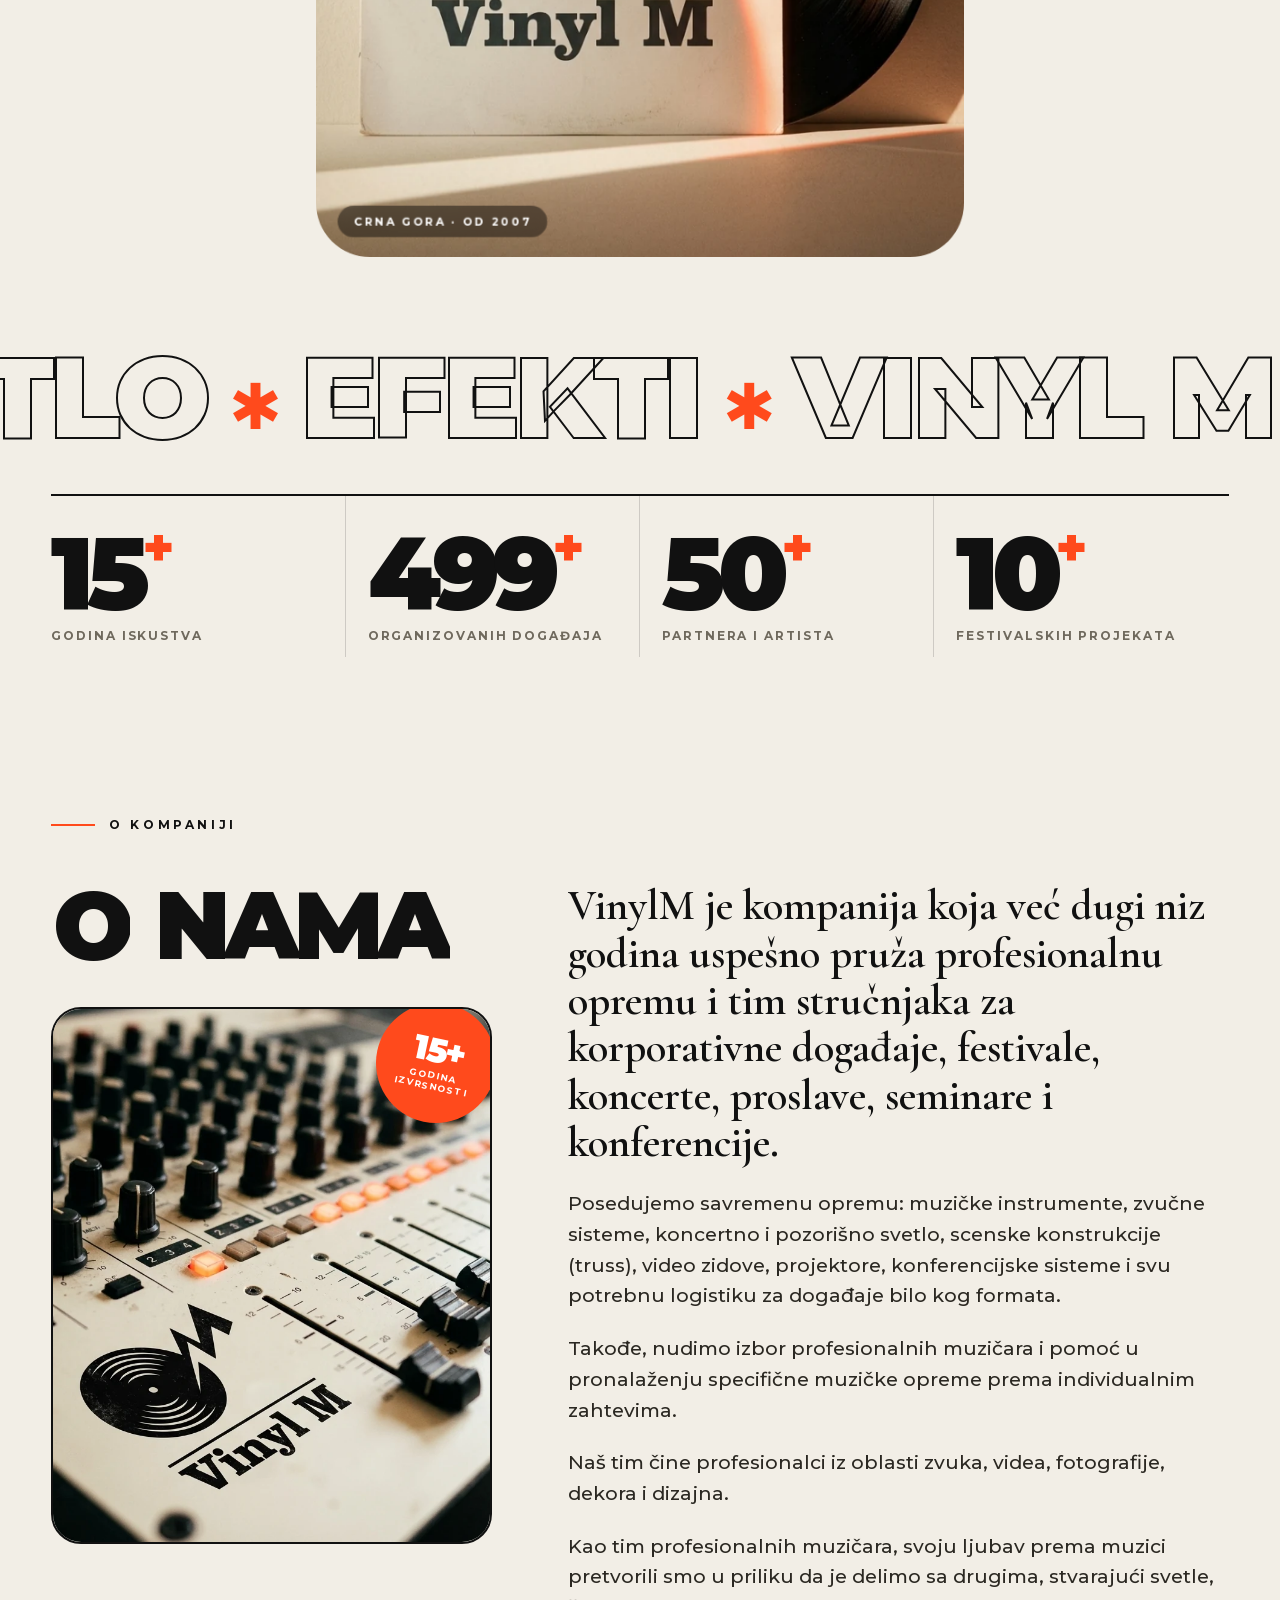
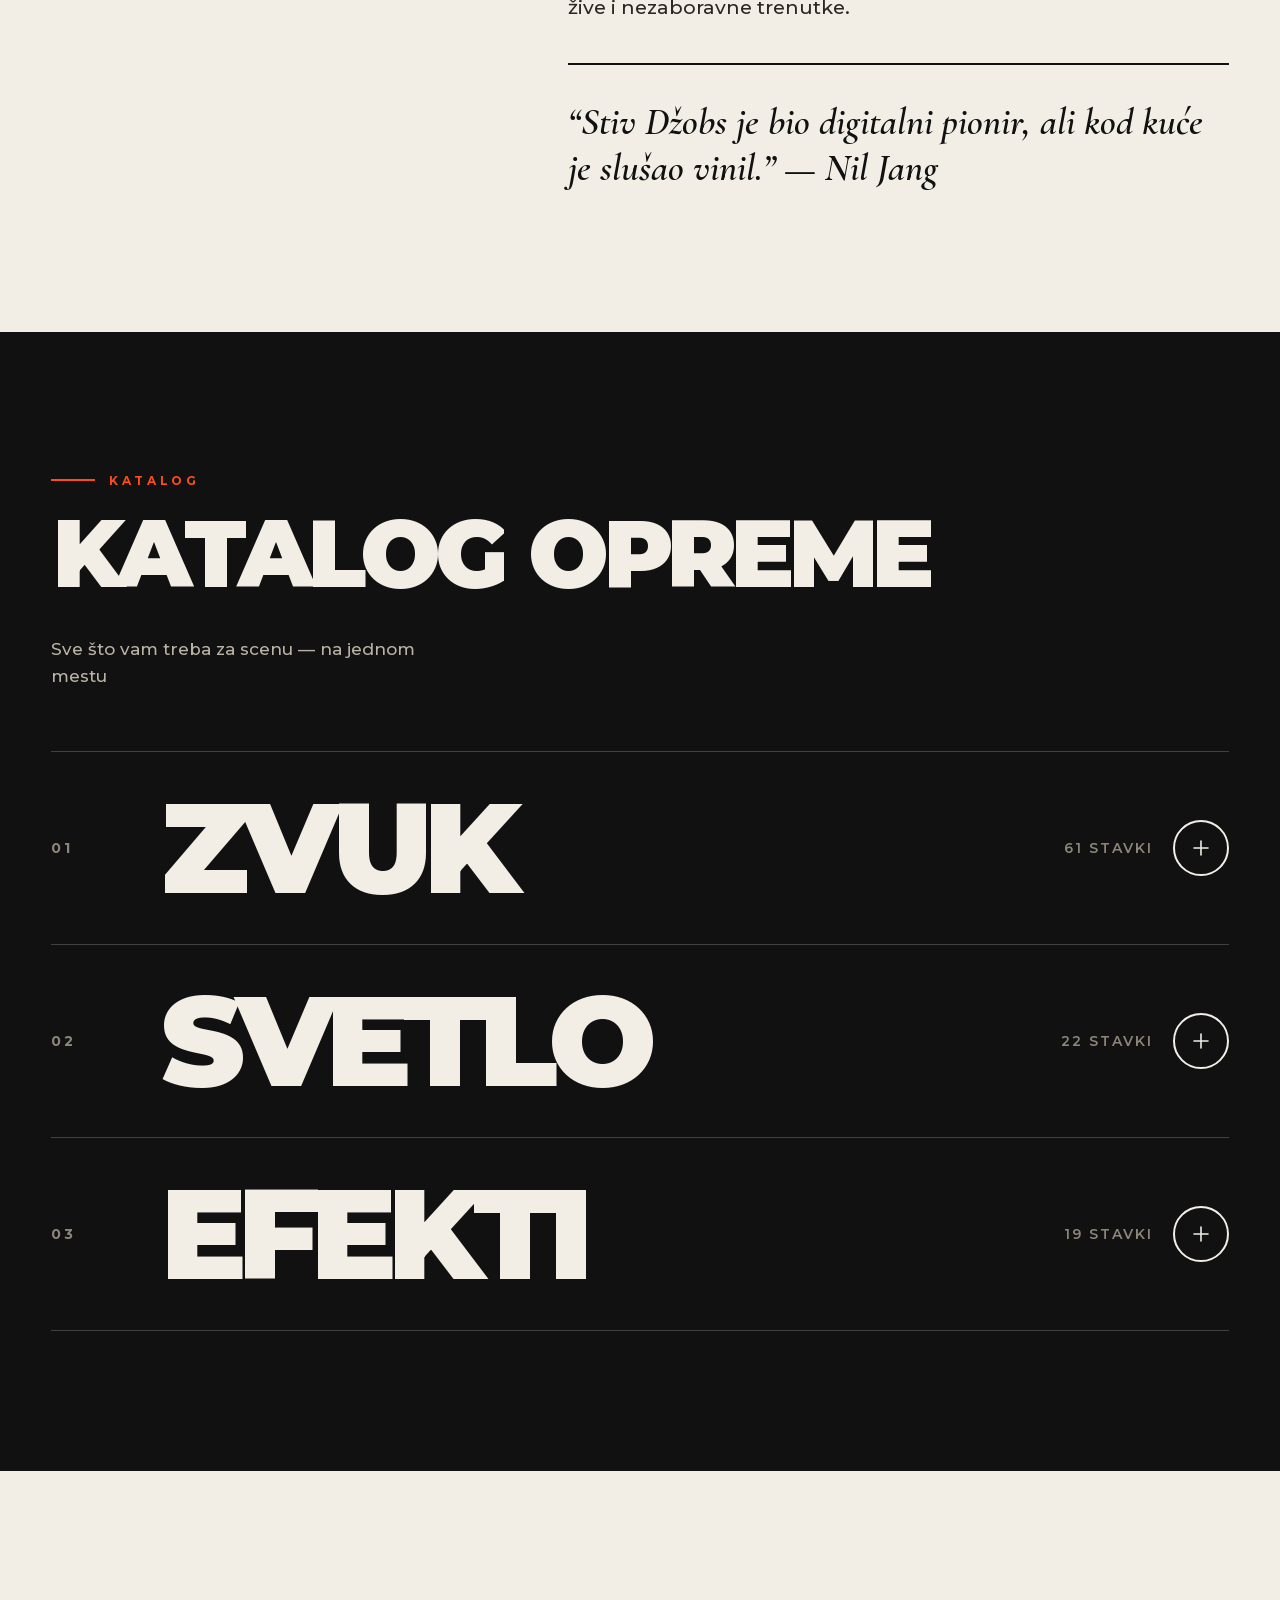
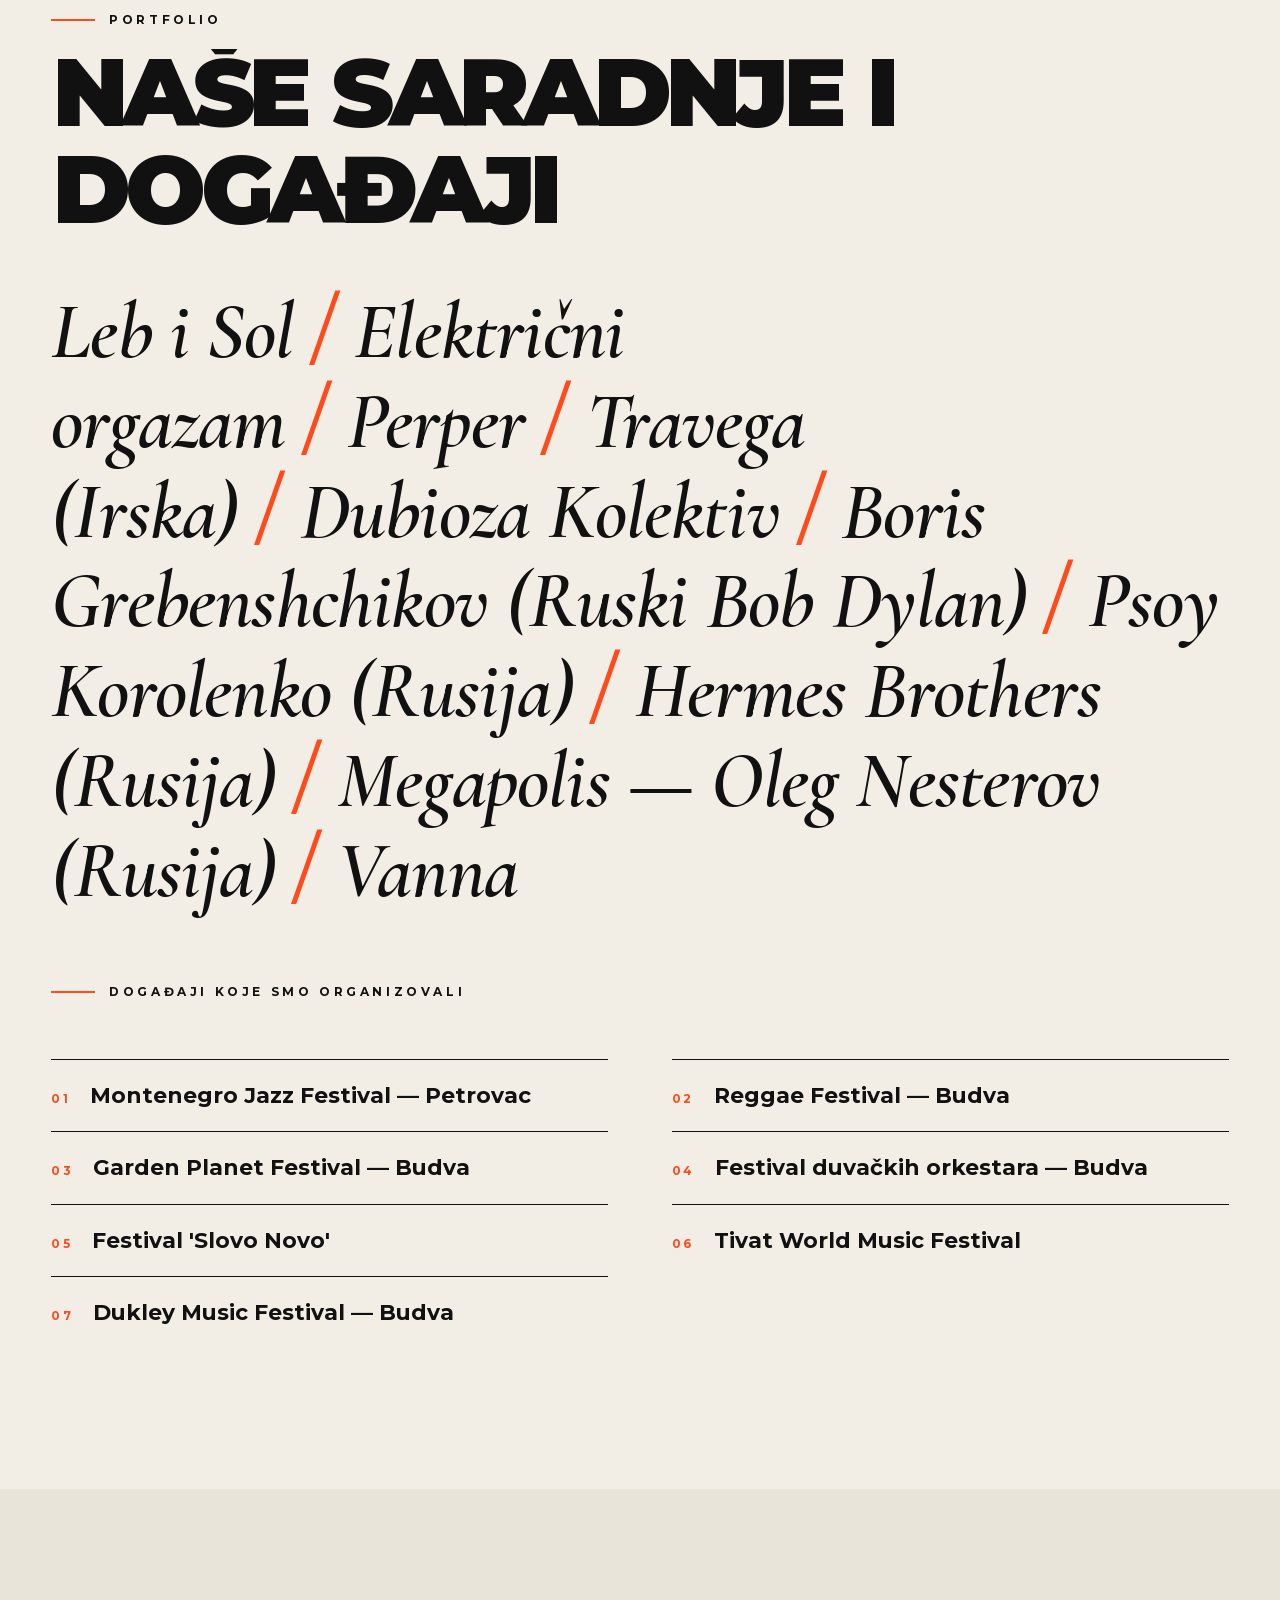
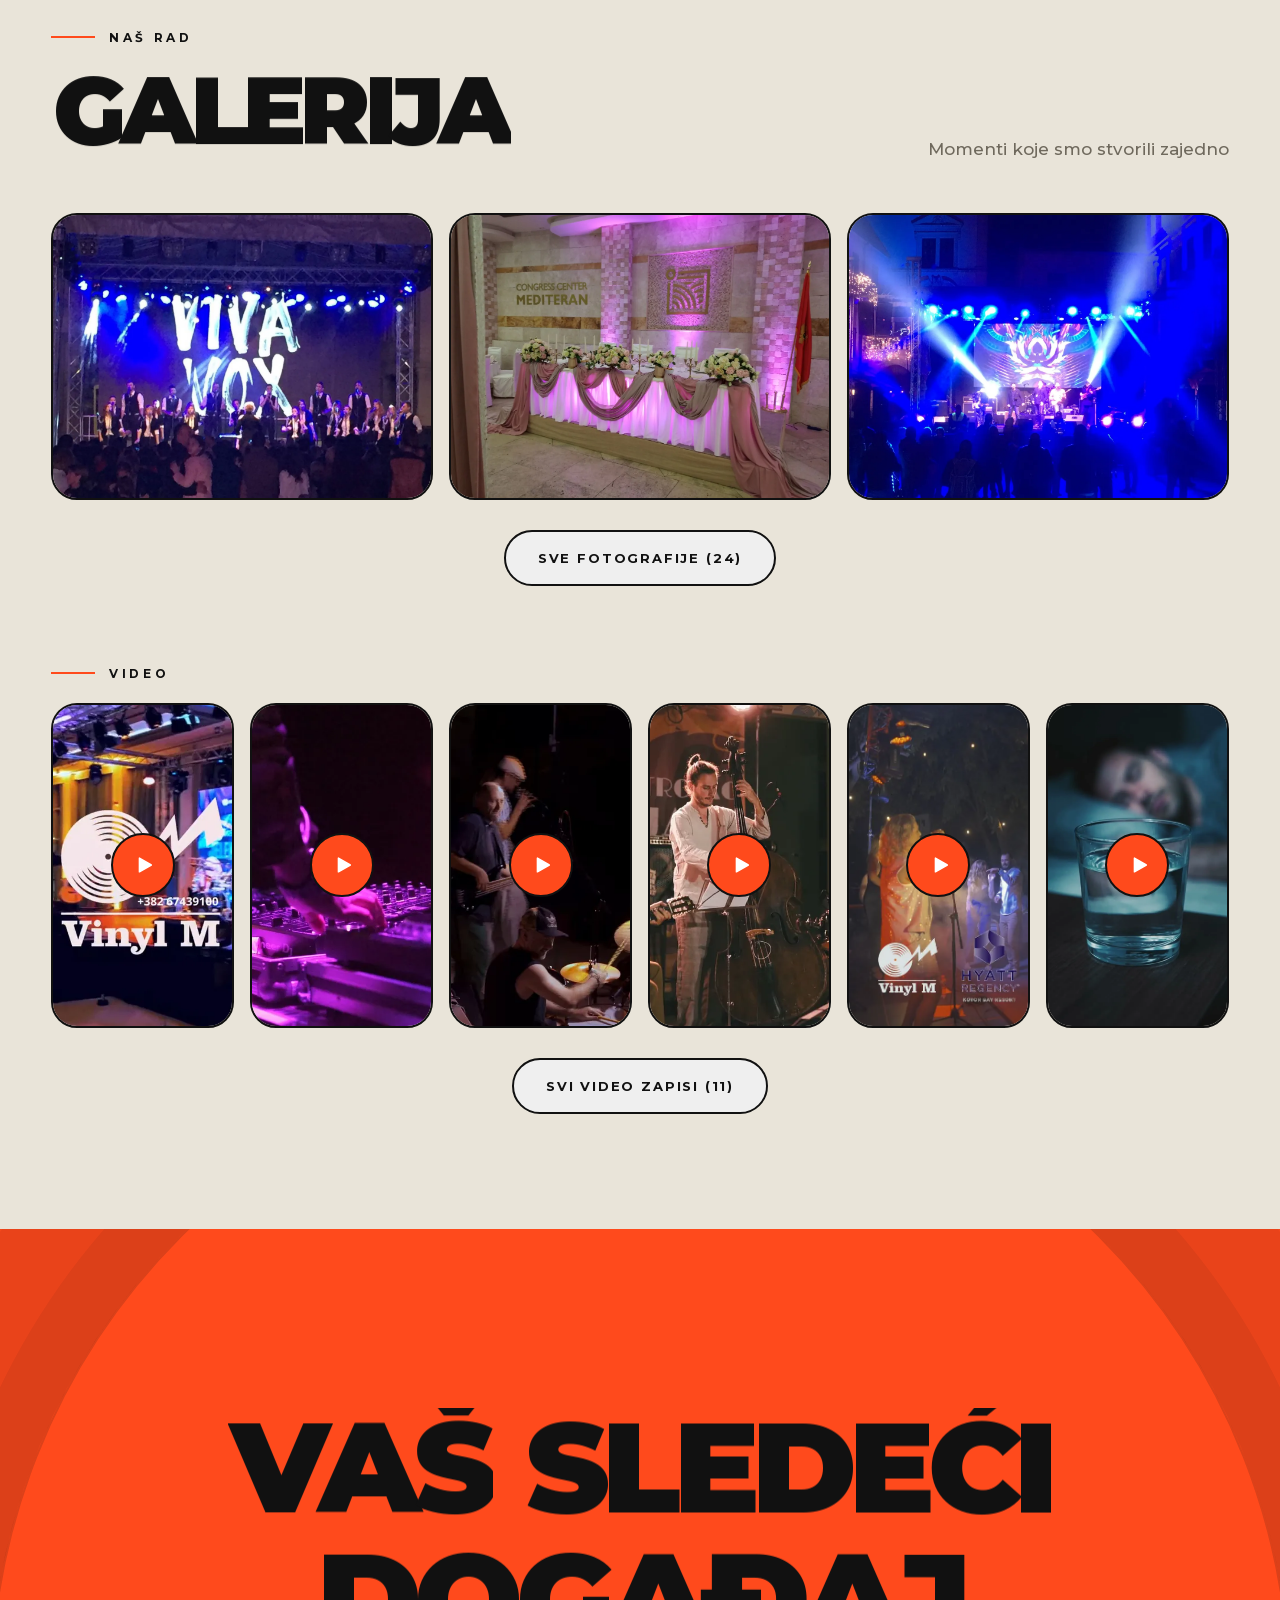
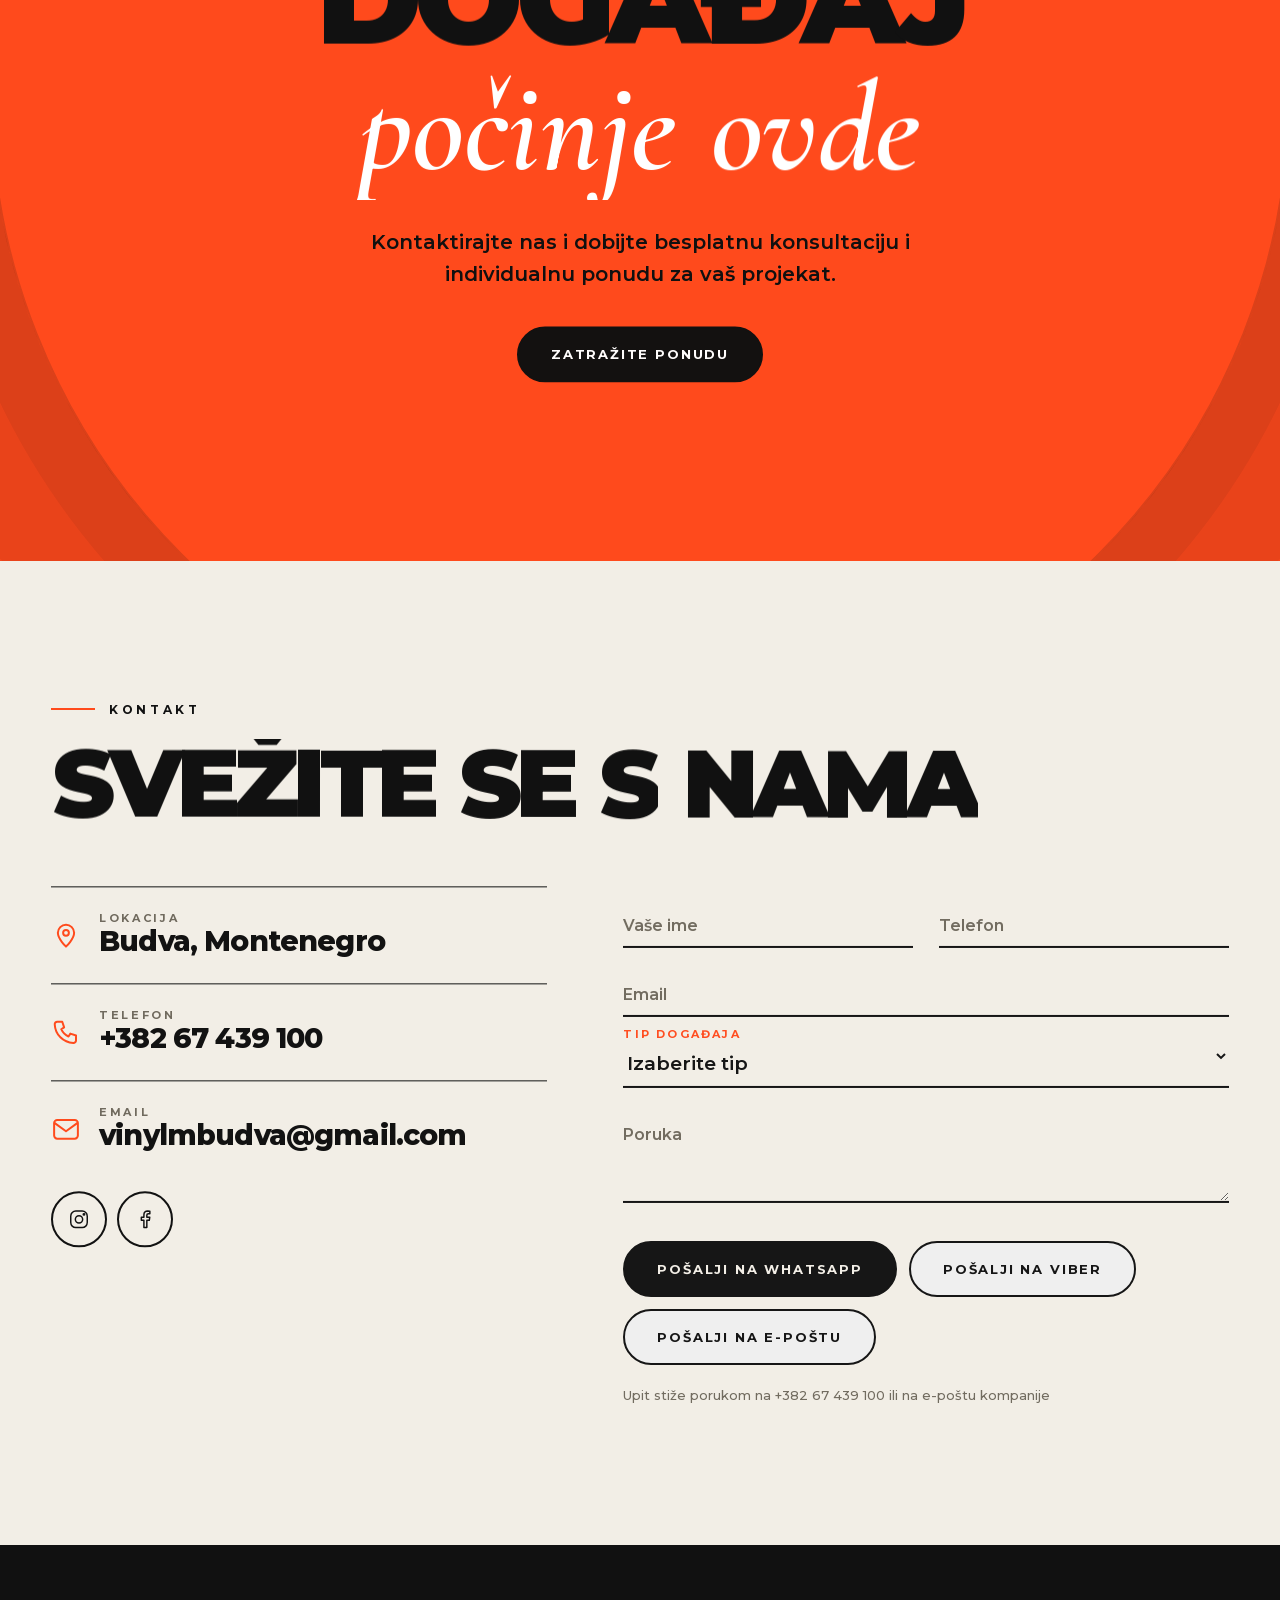
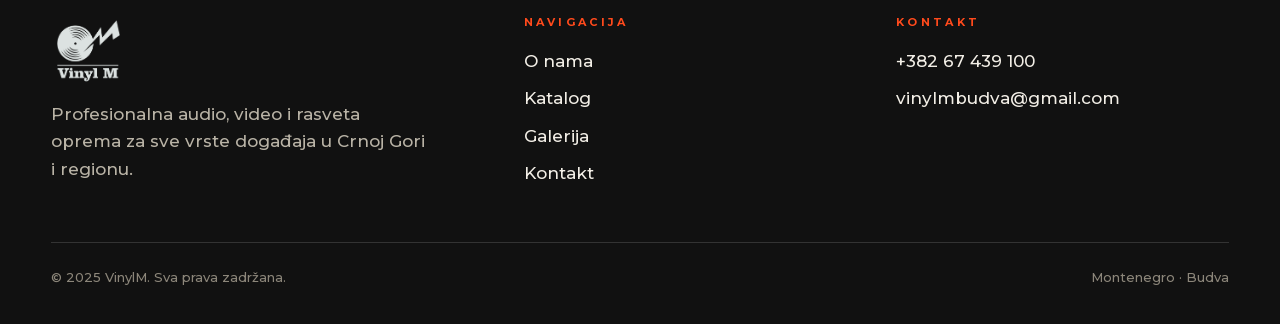
==== commit a5e2dcb9: "Add descriptive alt text to gallery, videos and key images; fix photo count Co-Authored-By: Claude S" ====
--- a/index.html
+++ b/index.html
@@ -321,7 +321,7 @@
   </div>
 </section>
 
-<section class="band"><div class="fr" id="bandFr"><img src="assets/img/square.webp" alt="" id="bandImg"><span class="cap" data-i="heroBadge"></span></div></section>
+<section class="band"><div class="fr" id="bandFr"><img src="assets/img/square.webp" alt="Vinyl M — vinil ploča sa logotipom" id="bandImg"><span class="cap" data-i="heroBadge"></span></div></section>
 
 <div class="mq"><div id="mq"></div></div>
 
@@ -335,7 +335,7 @@
 <section class="sec" id="about" style="padding-top:20px"><div class="wrap">
   <div class="eyebrow" data-i="aboutLabel"></div>
   <div class="about">
-    <div class="l"><h2 data-split data-i="aboutTitle"></h2><div class="ph rv"><div class="sticker"><span>15+<small data-i="badgeLabel"></small></span></div><img src="assets/img/about-console.webp" alt="" id="abImg"></div></div>
+    <div class="l"><h2 data-split data-i="aboutTitle"></h2><div class="ph rv"><div class="sticker"><span>15+<small data-i="badgeLabel"></small></span></div><img src="assets/img/about-console.webp" alt="Mikseta sa logotipom Vinyl M" id="abImg"></div></div>
     <div class="r"><p class="rv" data-i="aboutP1"></p><p class="rv" data-i="aboutP2"></p><p class="rv" data-i="aboutP3"></p><p class="rv" data-i="aboutP4"></p><p class="rv" data-i="aboutP5"></p><div class="pull rv" data-i="aboutQuote"></div></div>
   </div>
 </div></section>
@@ -428,11 +428,13 @@
   var phOrder=[17,15,18].concat(gOrder.filter(function(x){return [17,15,18].indexOf(x)<0}));
   var phAll=false,vAll=false;
   function moreTexts(){$('#pMore').textContent=phAll?VM.t('collapse'):VM.t('allPhotos')+' ('+phOrder.length+')';$('#vMore').textContent=vAll?VM.t('collapse'):VM.t('allVideos')+' ('+D.gallery.videos.length+')'}
+  var GALT={"1": "Scena sa LED ekranima i truss konstrukcijom na modnoj reviji", "2": "Gitare na pozornici ispod truss konstrukcije sa rasvjetom", "3": "Koncert uz LED ekran, crvenu scensku rasvjetu i svjetlosne snopove", "4": "Bubnjevi na bini sa pokretnim glavama i svjetlosnim snopovima", "5": "Konferencijska sala sa mikrofonskim sistemom za diskusiju", "6": "Bubnjevi i pojačala na bini ispod truss konstrukcije", "7": "Koncertna bina sa truss konstrukcijom, pokretnim glavama i LED zidom", "8": "Klavijature i bubnjevi na bini uz rasvjetu sa dimom", "9": "Backline pojačala i oprema na pozadini bine tokom probe", "10": "Festivalski nastup uz LED ekran i zelenu scensku rasvjetu", "11": "Muzičari na bini ispred LED ekrana na korporativnom događaju", "12": "Velika hala sa dugim svečanim stolom osvijetljenim ambijentalnom rasvjetom", "13": "Svečana sala sa pokretnim glavama i ambijentalnom rasvjetom", "14": "Terasa za svečanost sa plavom ambijentalnom rasvjetom i stolovima", "15": "Kongresni centar Mediteran, ukrašen svečani sto sa ambijentalnom rasvjetom", "16": "Hor na bini ispred LED ekrana sa zastavom Crne Gore", "17": "Nastup hora Viva Vox na bini sa truss konstrukcijom i rasvjetom", "18": "Koncert na otvorenom sa LED ekranom i plavim svjetlosnim snopovima", "19": "Koncert u dvorani sa roze scenskom rasvjetom i zavjesama", "20": "Večernji koncert na trgu sa LED ekranom i scenskom rasvjetom", "21": "Prvi ples mladenaca uz tešku maglu i ambijentalnu rasvjetu", "22": "Hladne pirotehničke fontane i teška magla na svadbi", "23": "Korporativna dodjela nagrada sa LED ekranima i scenskom rasvjetom", "24": "Postavka sa LED ekranima i stolovima za svečanost ispred stare tvrđave"};
+  var VALT={"1": "Video: scena sa logotipom Vinyl M", "2": "Video: DJ miks u ljubičastom svjetlu", "3": "Video: muzičari na bini", "4": "Video: kontrabasista na koncertu", "5": "Video: pjevačice na bini sa logotipom Vinyl M", "6": "Video: promotivna scena Vinyl M", "7": "Video: Petrovac Jazz Festival, nastup uz logotip Vinyl M", "8": "Video: Petrovac Jazz Festival", "9": "Video: pjevač na bini sa logotipom Vinyl M", "10": "Video: promotivna scena Vinyl M", "11": "Video: LED ekran"};
   function renderGallery(){
     var g=$('#pgrid');g.className='pgrid'+(phAll?' all':'');
-    g.innerHTML=phOrder.map(function(n,i){return '<div class="pc'+(i>2?' extra':'')+'" data-p="'+n+'"><img src="assets/img/g'+n+'.webp" alt=""'+(i>2?' loading="lazy"':'')+'></div>'}).join('');
+    g.innerHTML=phOrder.map(function(n,i){return '<div class="pc'+(i>2?' extra':'')+'" data-p="'+n+'"><img src="assets/img/g'+n+'.webp" alt="'+(GALT[n]||'Vinyl M — oprema za događaje')+'"'+(i>2?' loading="lazy"':'')+'></div>'}).join('');
     var r=$('#reels');r.className='reels'+(vAll?' all':'');
-    r.innerHTML=D.gallery.videos.map(function(n,i){return '<div class="reel'+(i>5?' extra':'')+'" data-v="'+n+'"><img src="assets/img/v'+n+'.webp" alt="" loading="lazy"><div class="pl">'+VM.icon('play')+'</div></div>'}).join('');
+    r.innerHTML=D.gallery.videos.map(function(n,i){return '<div class="reel'+(i>5?' extra':'')+'" data-v="'+n+'"><img src="assets/img/v'+n+'.webp" alt="'+(VALT[n]||'Vinyl M video')+'" loading="lazy"><div class="pl">'+VM.icon('play')+'</div></div>'}).join('');
     moreTexts();
   }
   function icons(){$('#pArrow').innerHTML=VM.icon('arrow');$('#ic1').innerHTML=VM.icon('pin');$('#ic2').innerHTML=VM.icon('phone');$('#ic3').innerHTML=VM.icon('mail');$('#ic4').innerHTML=VM.icon('insta');$('#ic5').innerHTML=VM.icon('fb')}
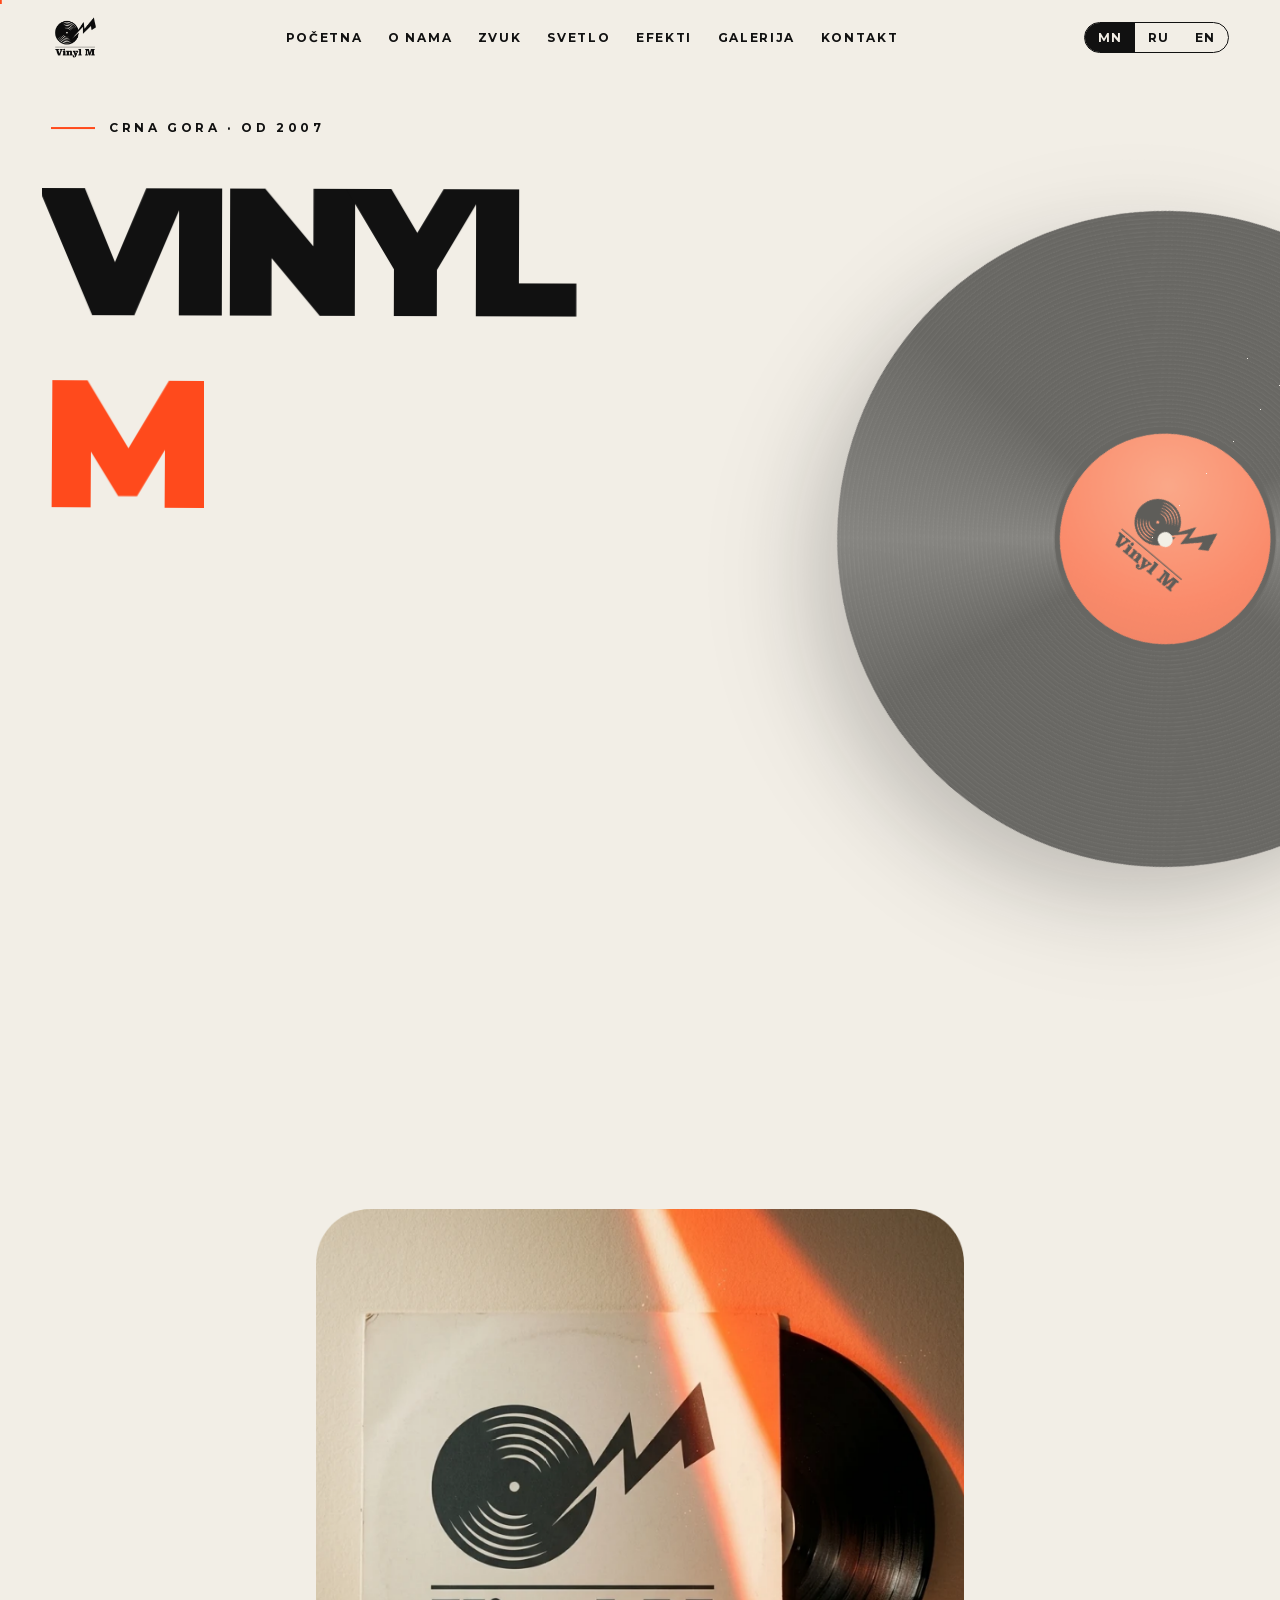
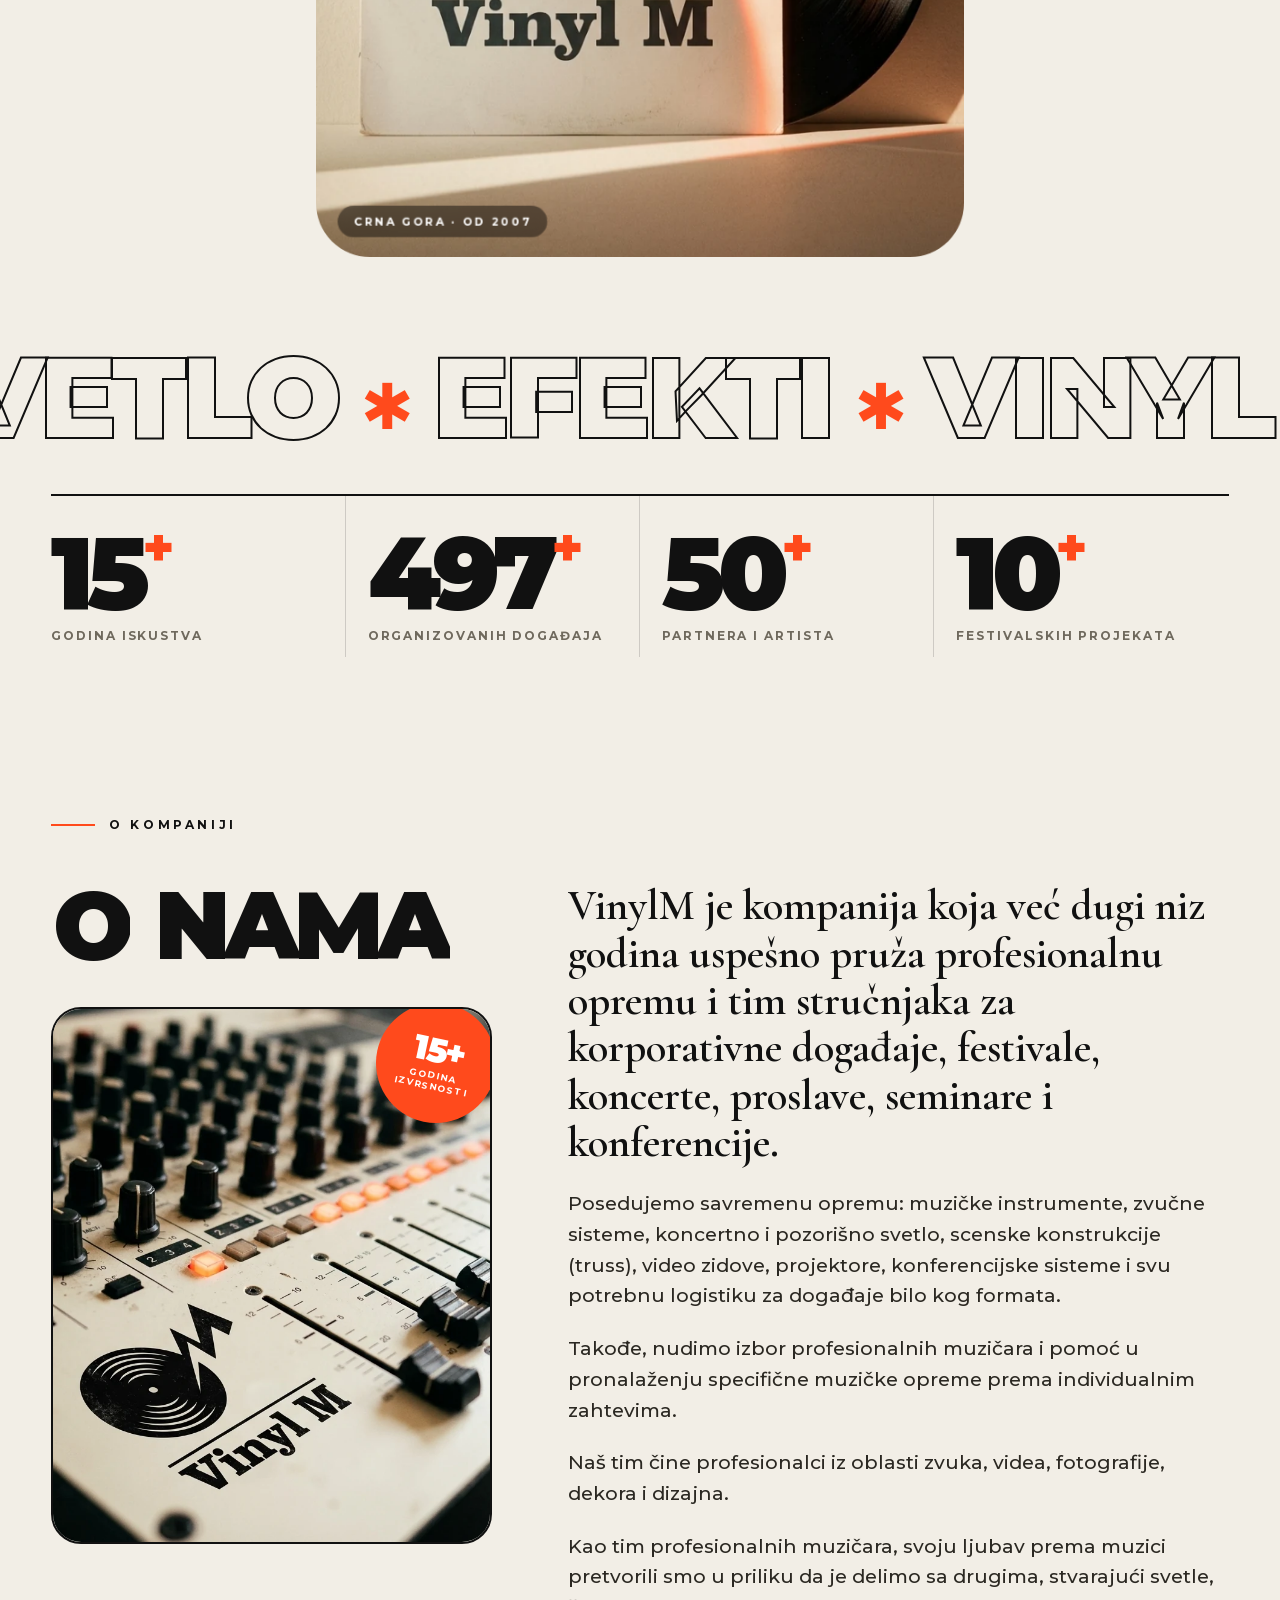
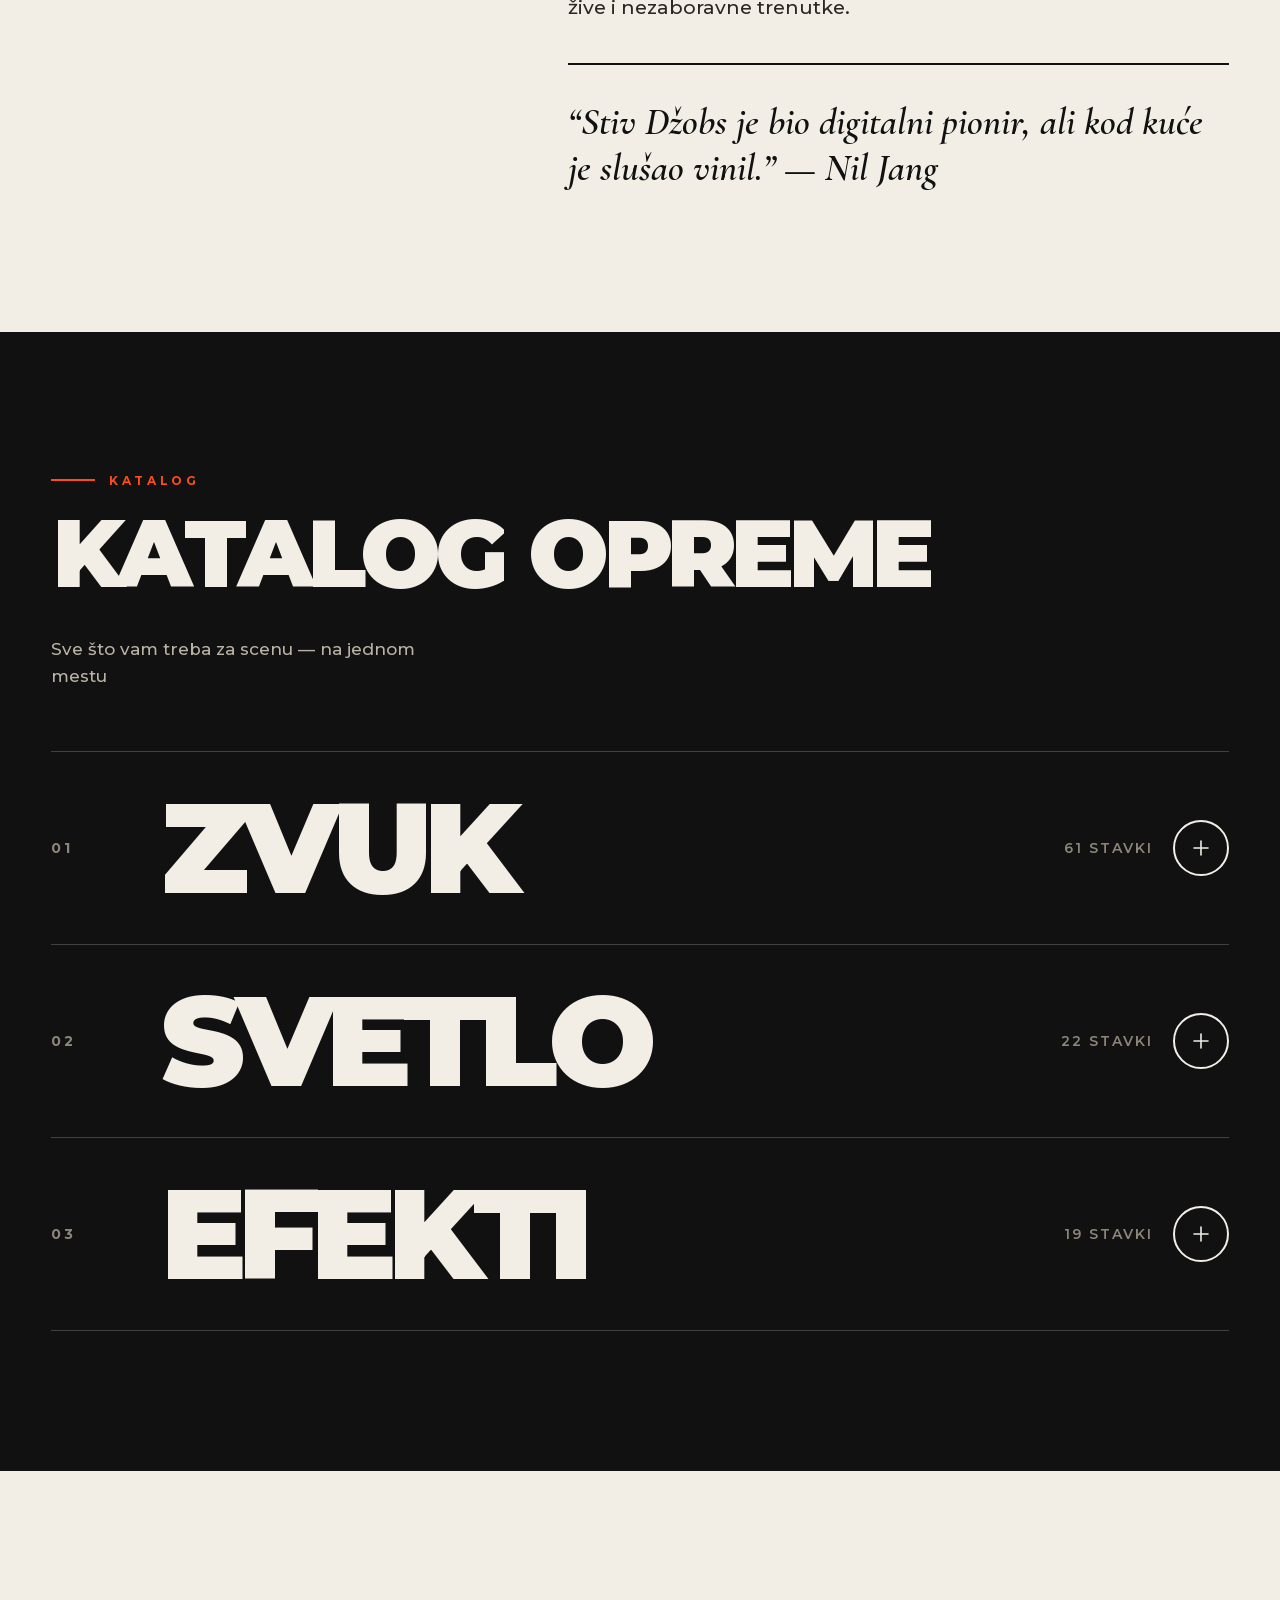
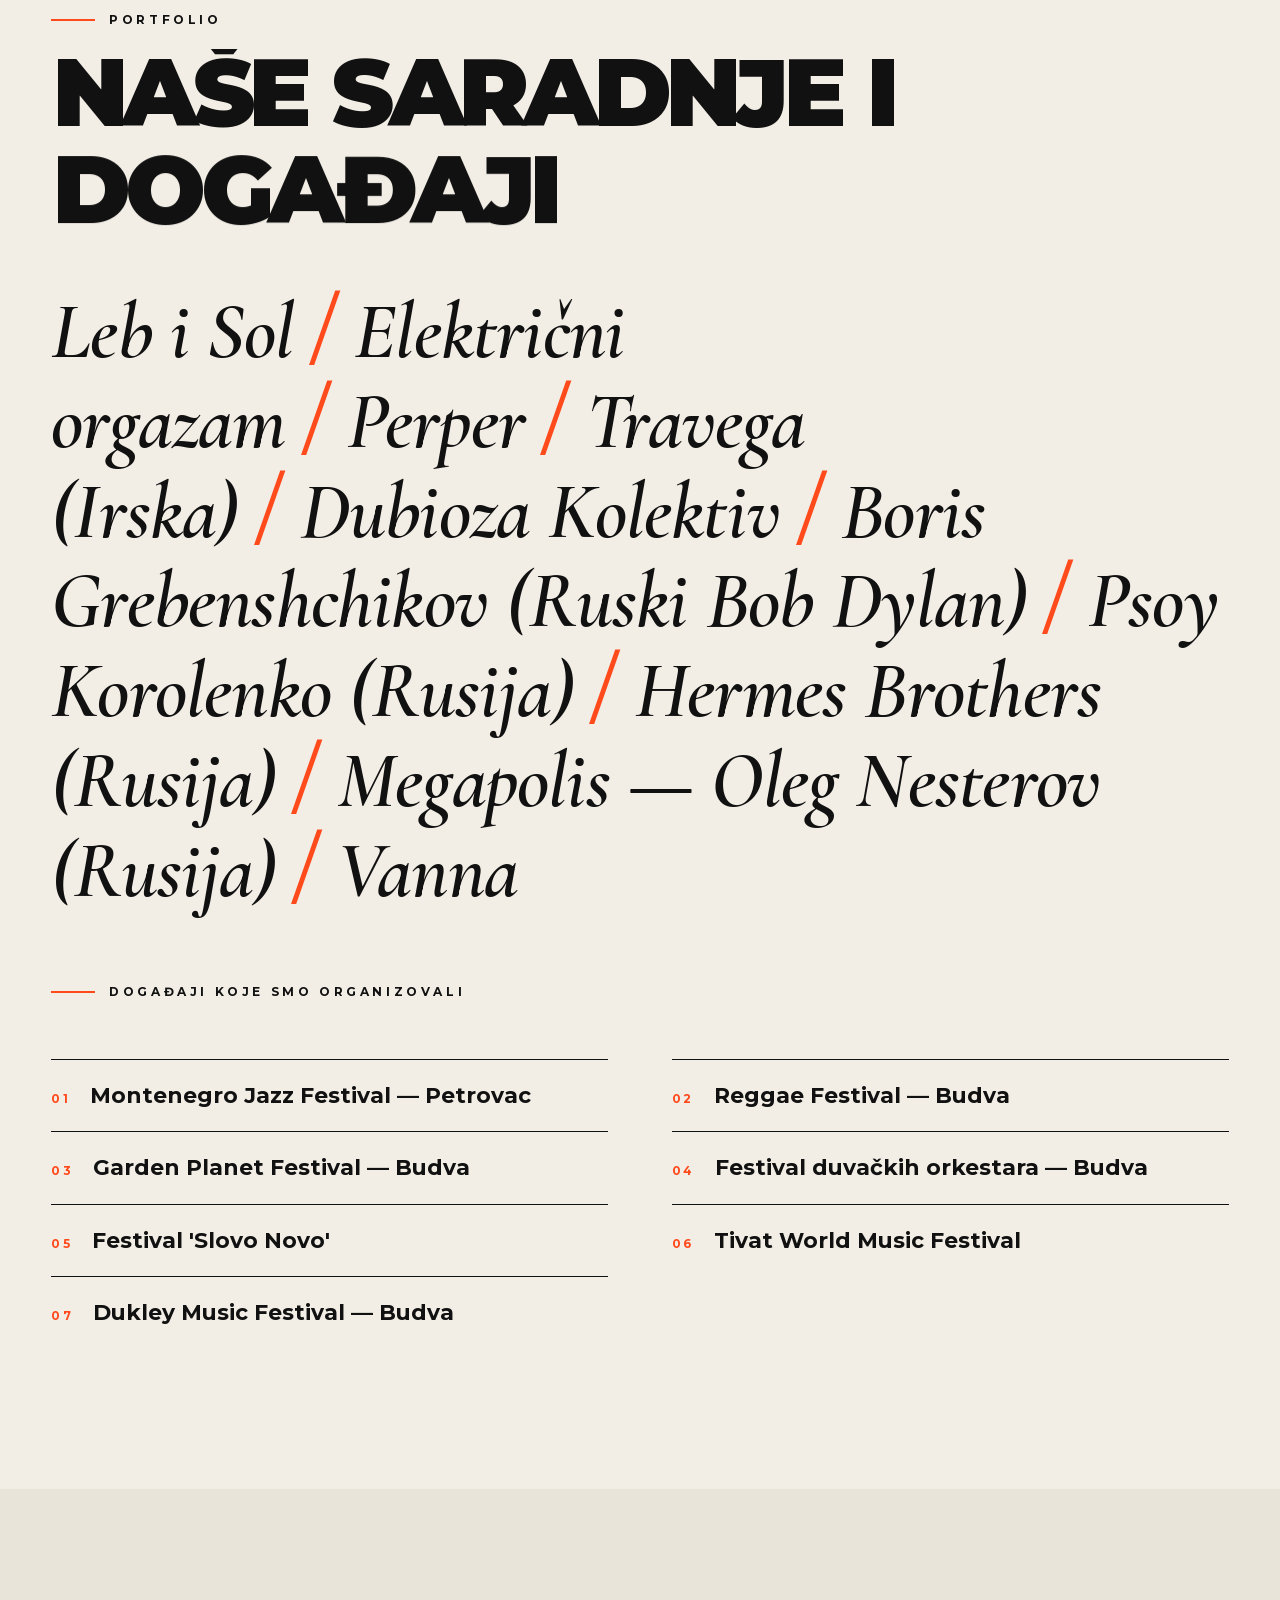
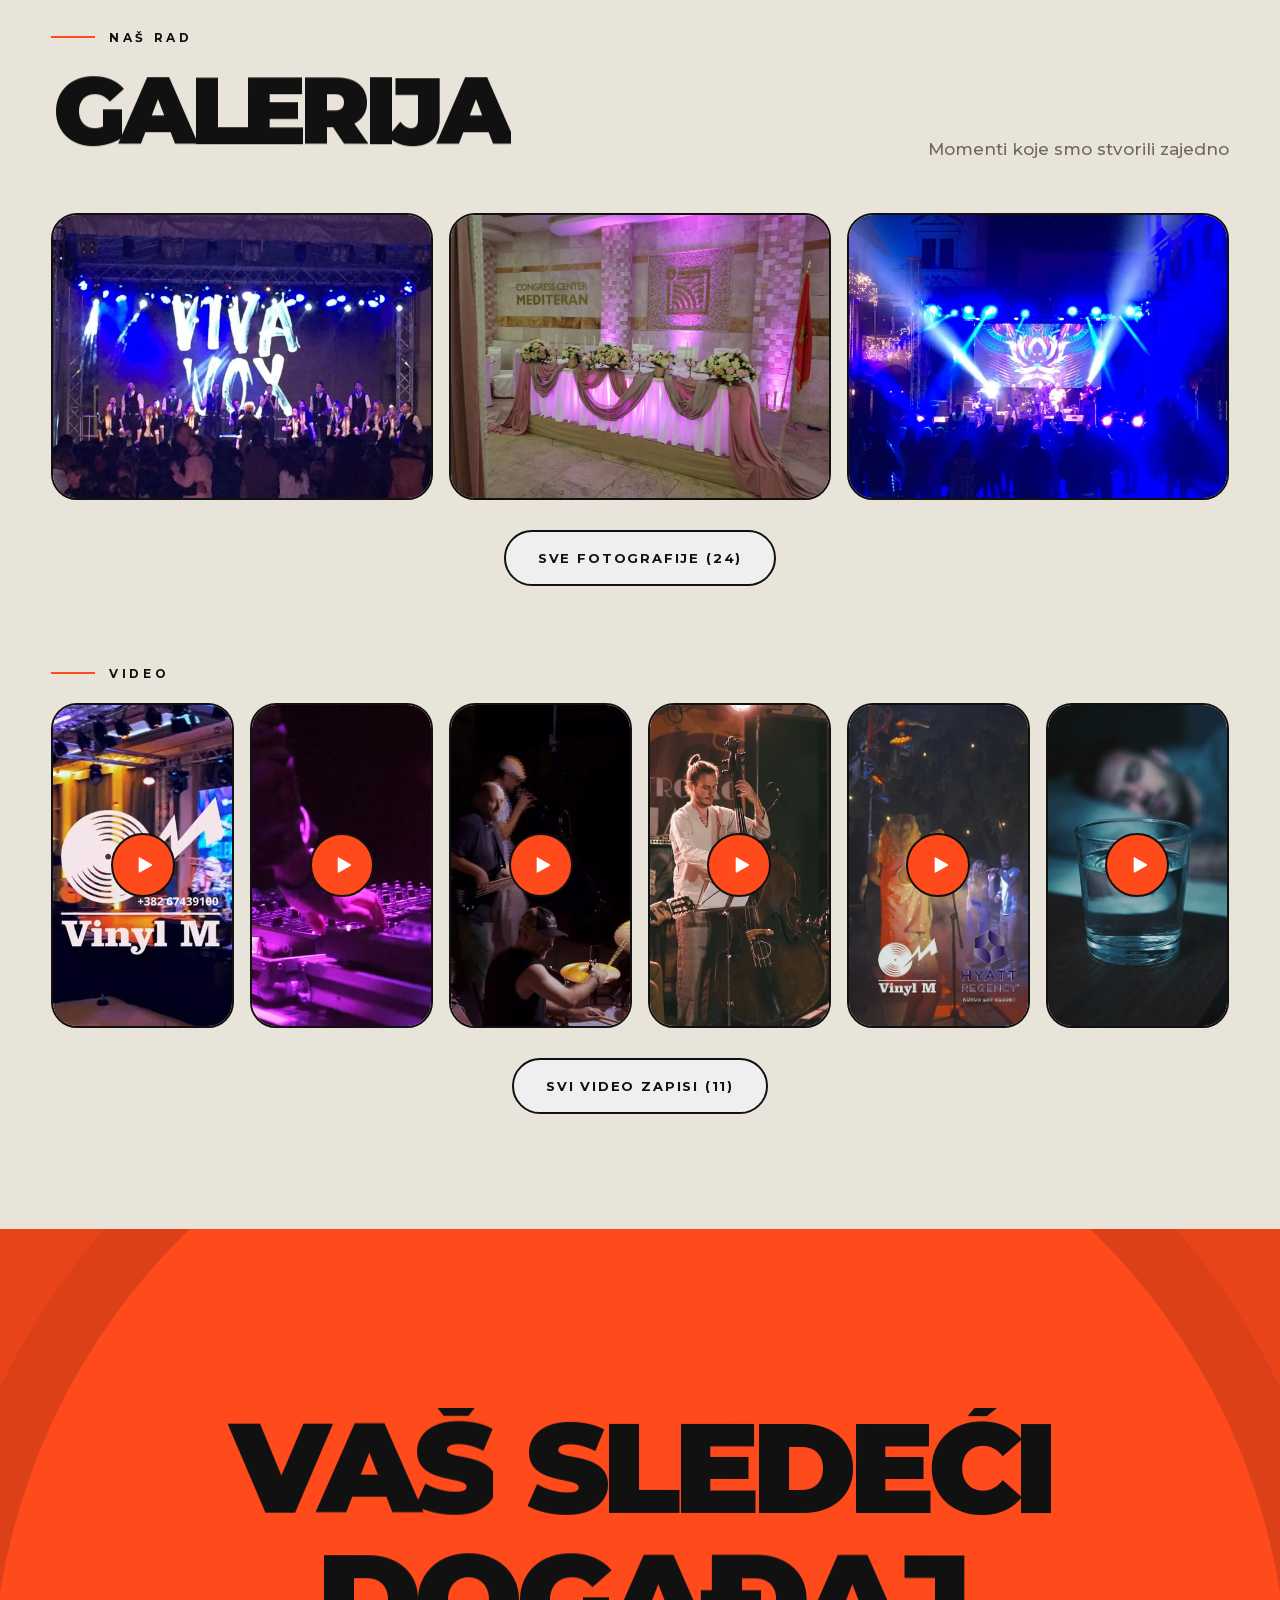
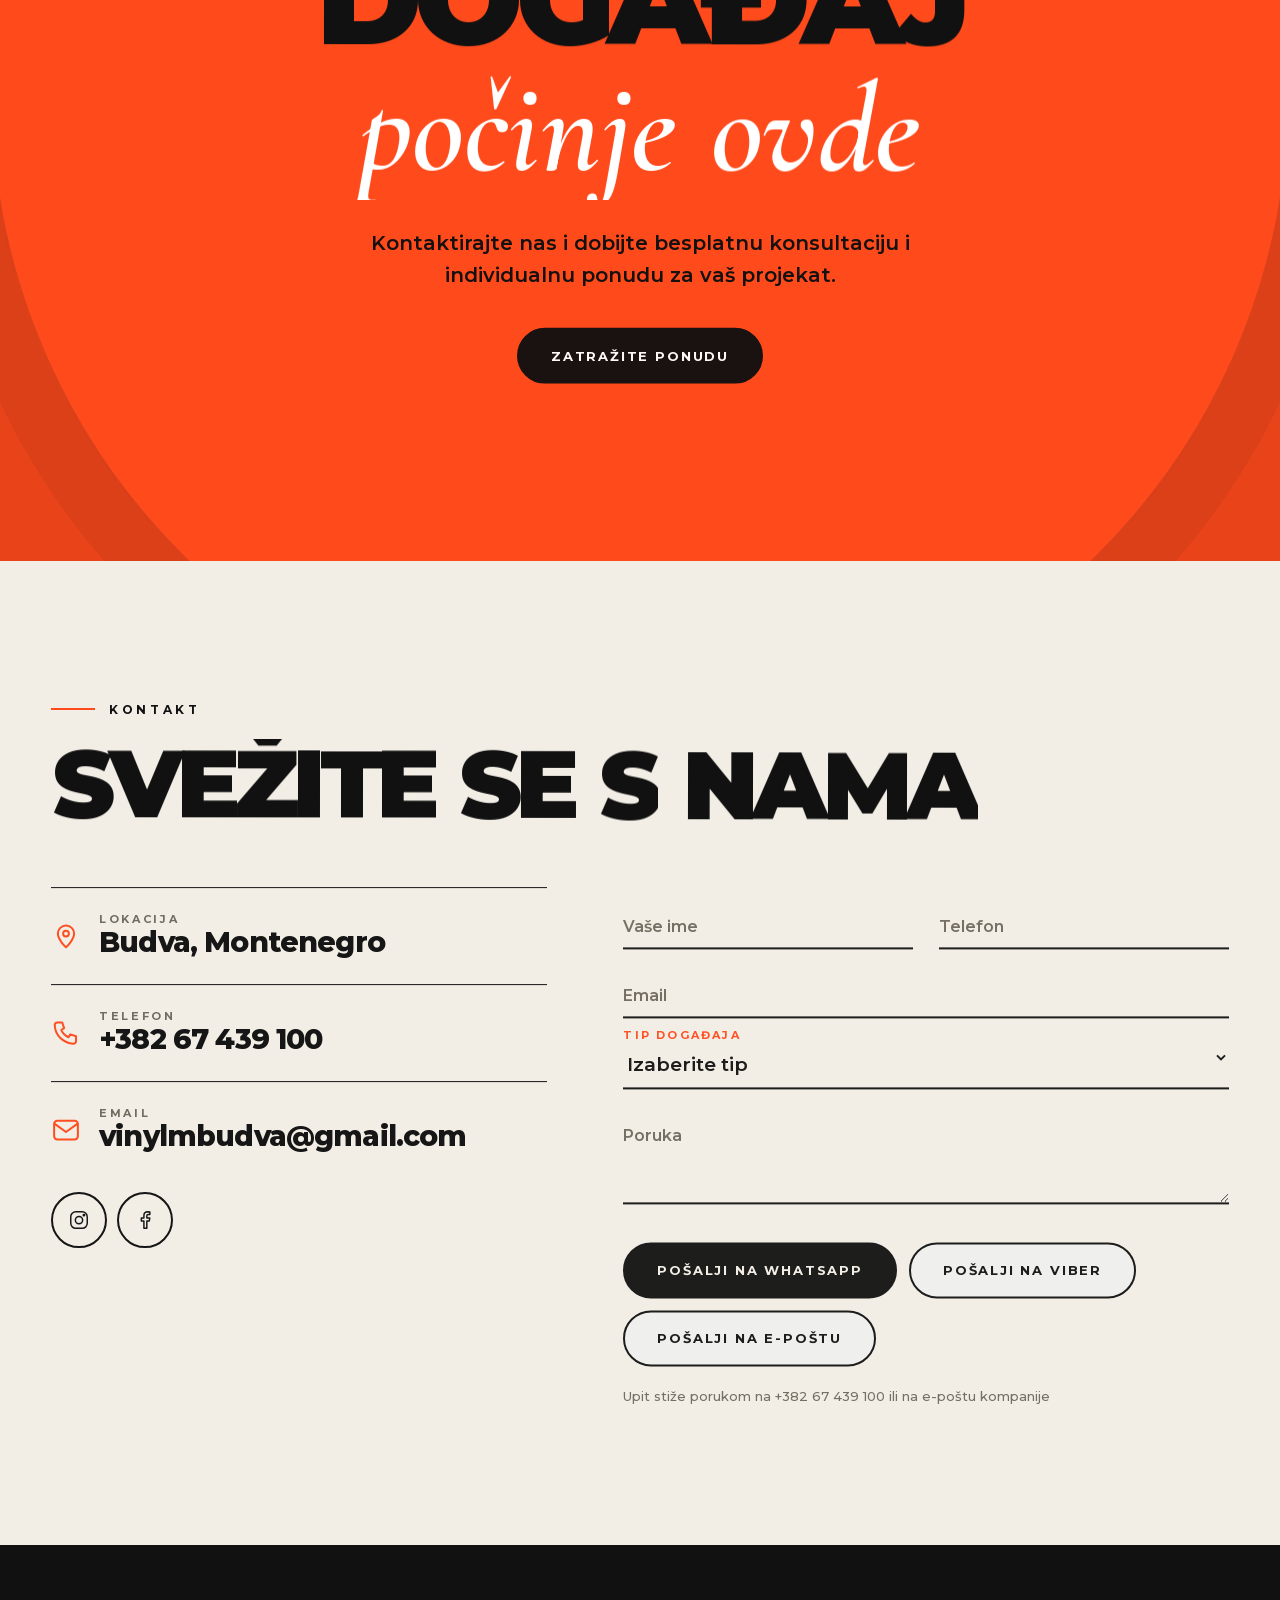
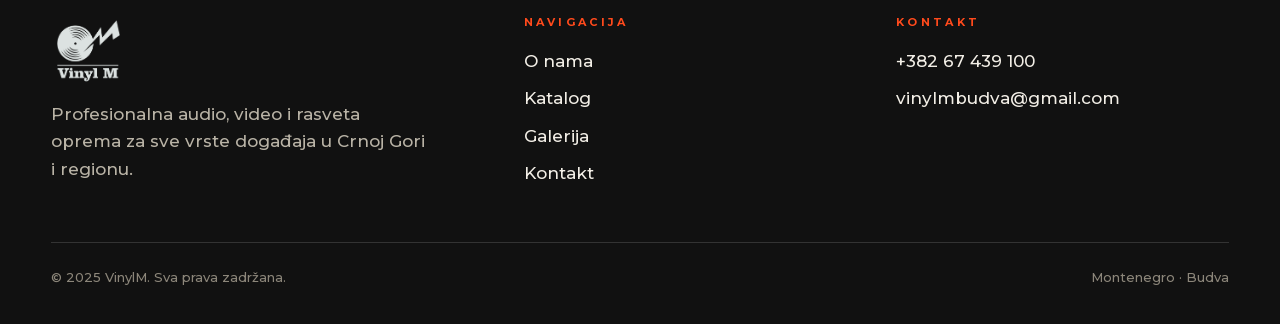
==== commit 0e9250cd: "SEO: noindex old homepage copies; old catalog/gallery pages redirect to new homepage sections (#cata" ====
--- a/index.html
+++ b/index.html
@@ -559,9 +559,12 @@
   })});
   formEl.addEventListener('submit',function(e){e.preventDefault();$('[data-send="wa"]').click()});
 
+  /* переход по ссылкам вида #catalog-sound / #catalog-light / #catalog-effects (старые адреса каталога) */
+  function openByHash(){var m=location.hash.match(/^#catalog-(sound|light|effects)$/);if(!m)return;setTimeout(function(){var el=$('#catalog');if(el){lenis?lenis.scrollTo(el,{offset:-10,immediate:true}):el.scrollIntoView()}setTimeout(function(){openRow(m[1],true)},200)},400)}
+  addEventListener('hashchange',openByHash);
   /* вступление */
   document.body.classList.add('lock');
-  var tl=gsap.timeline({defaults:{ease:'expo.out'},onComplete:function(){document.body.classList.remove('lock');ScrollTrigger.refresh();guard()}});
+  var tl=gsap.timeline({defaults:{ease:'expo.out'},onComplete:function(){document.body.classList.remove('lock');ScrollTrigger.refresh();guard();openByHash()}});
   tl.to('.loader .rec',{duration:1.3}).to('.loader',{clipPath:'circle(0% at 50% 50%)',duration:1.1,ease:'expo.inOut'}).set('.loader',{display:'none'})
     .from('header.top',{y:-80,opacity:0,duration:1},'-=.5')
     .from('.hero-badge',{y:20,opacity:0,duration:.8},'-=.7')
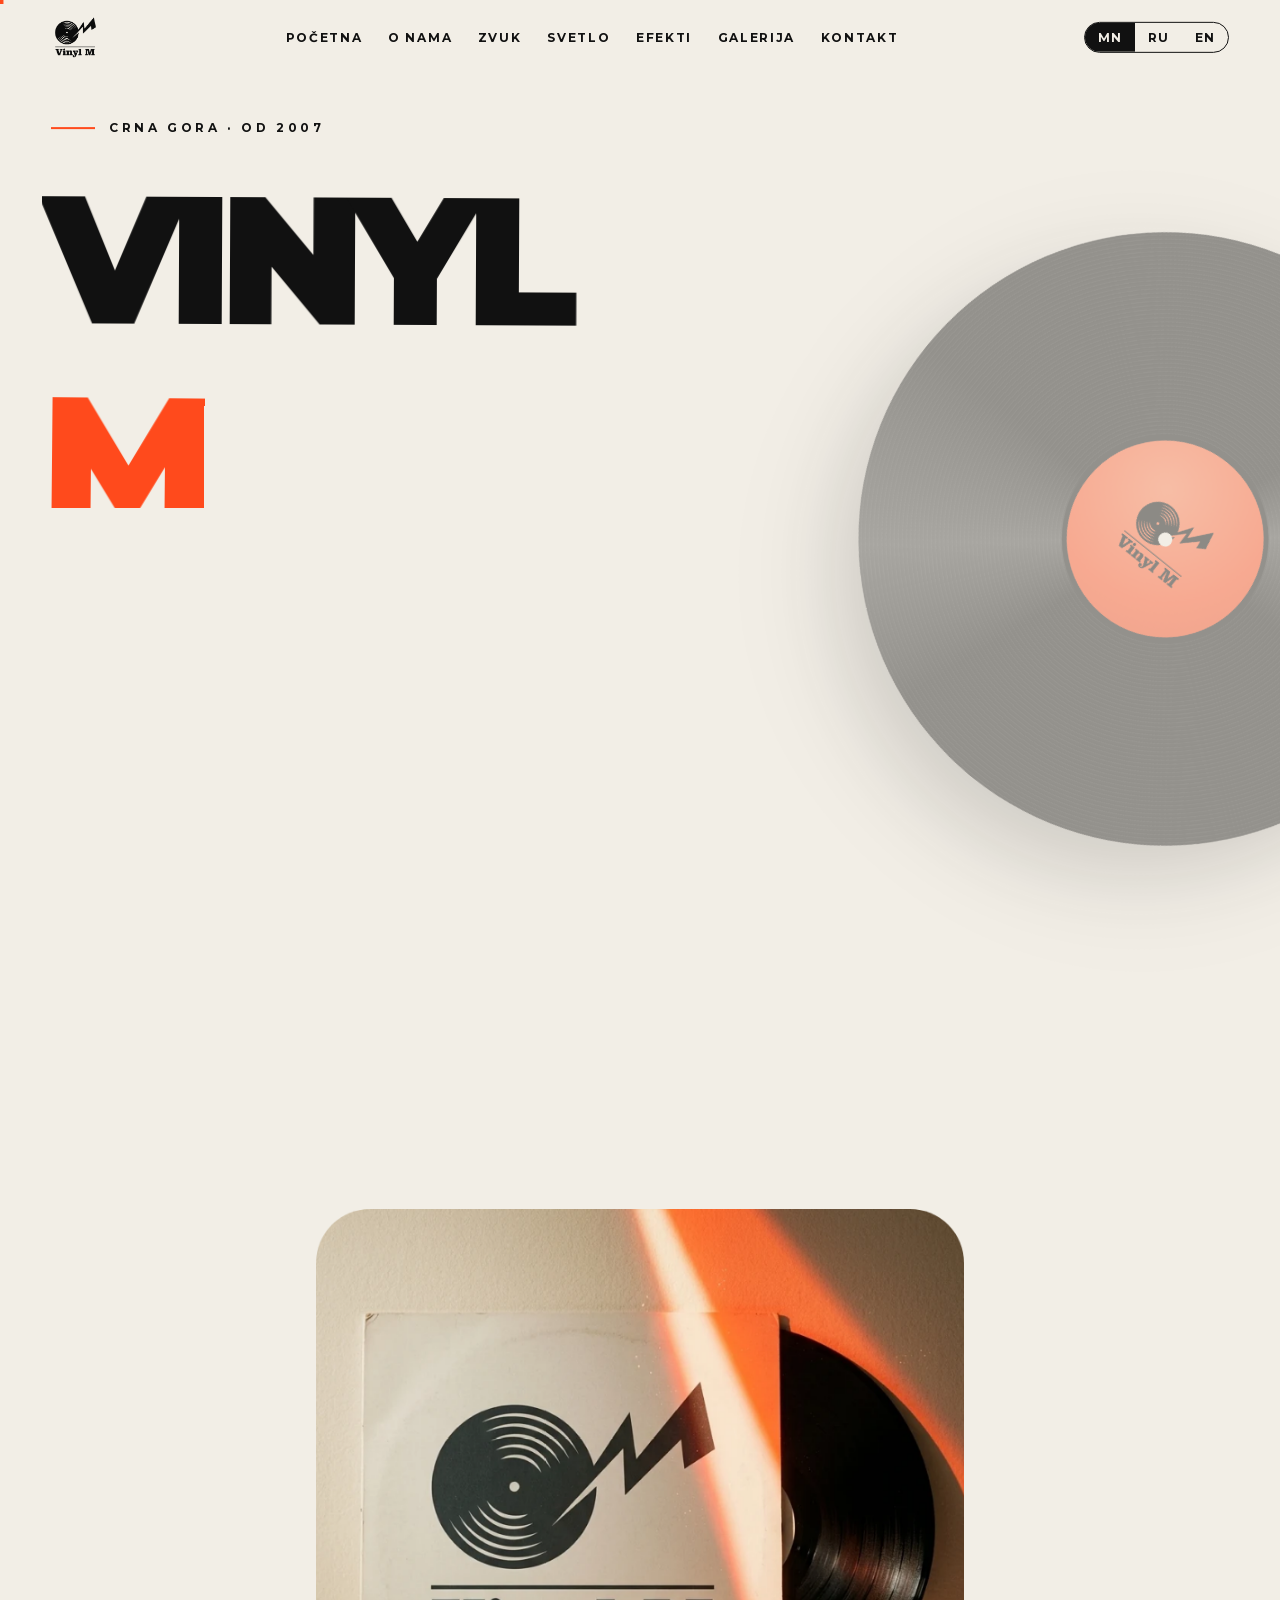
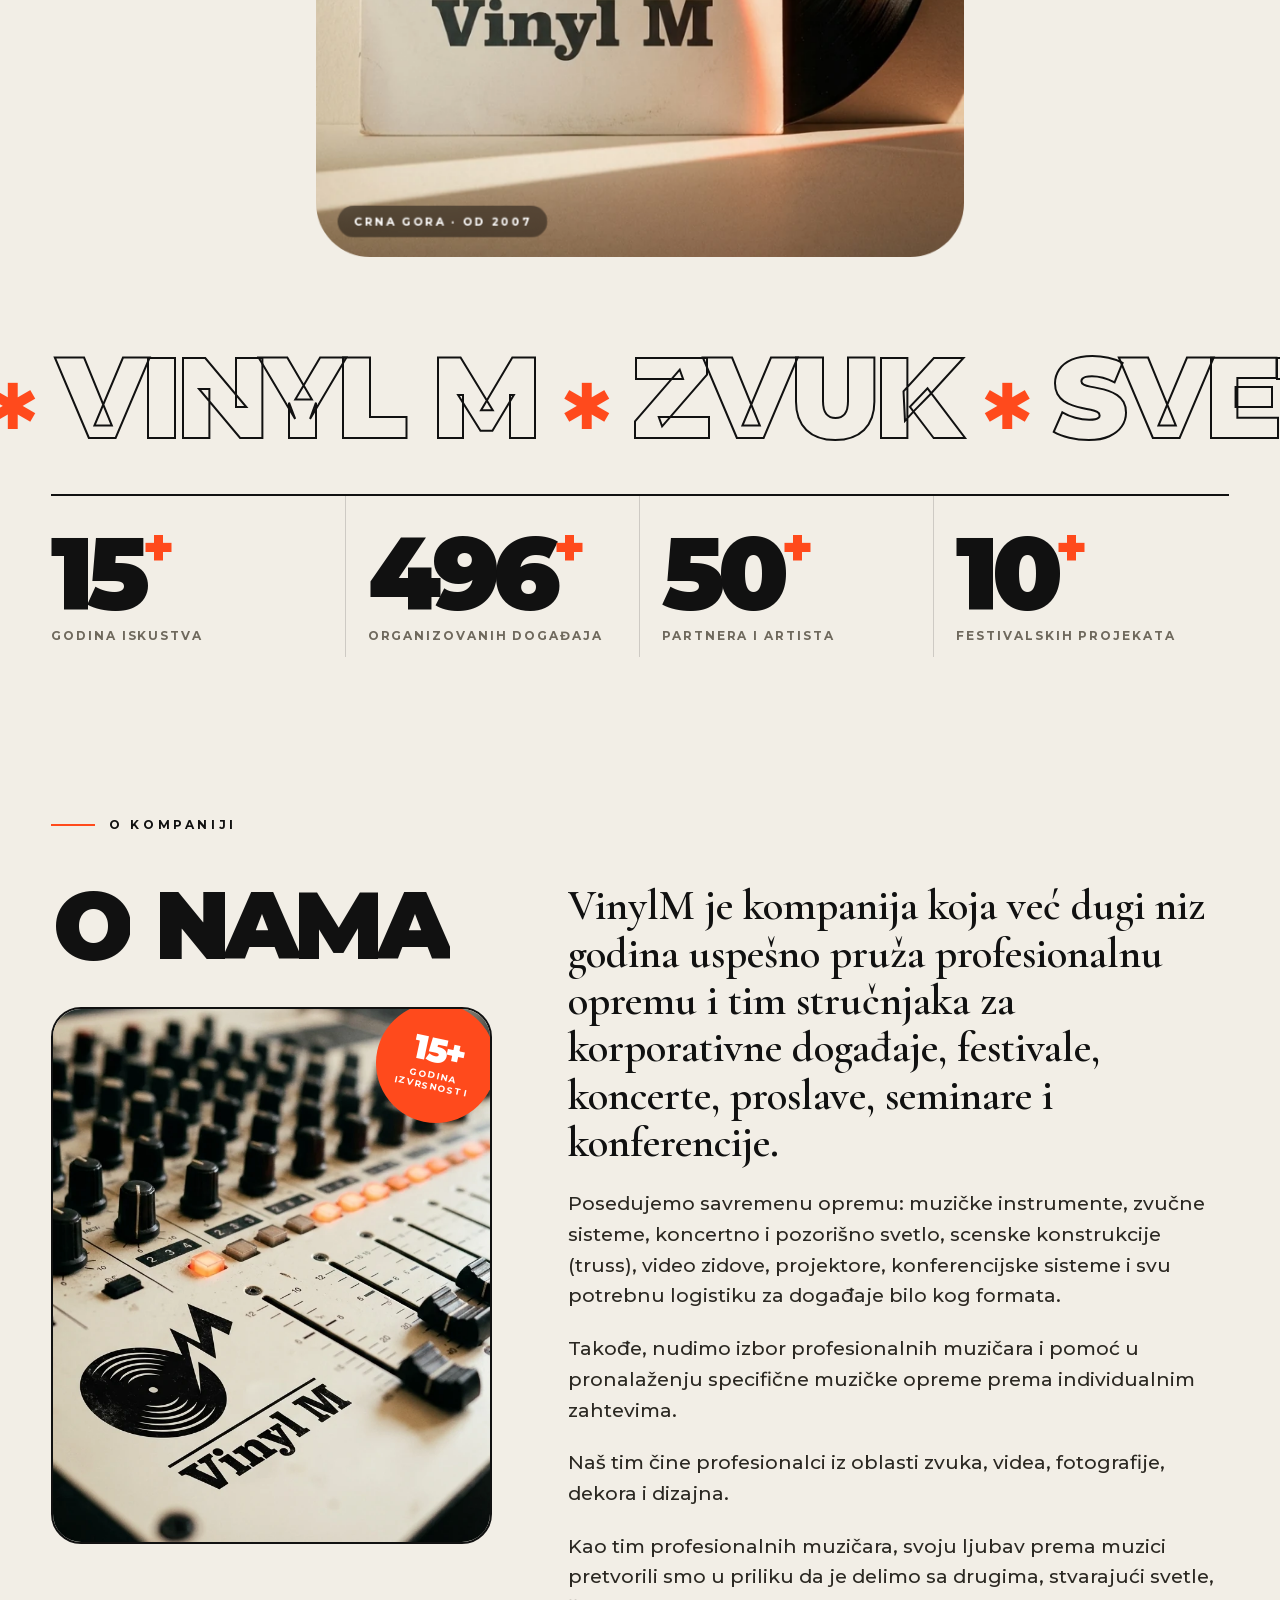
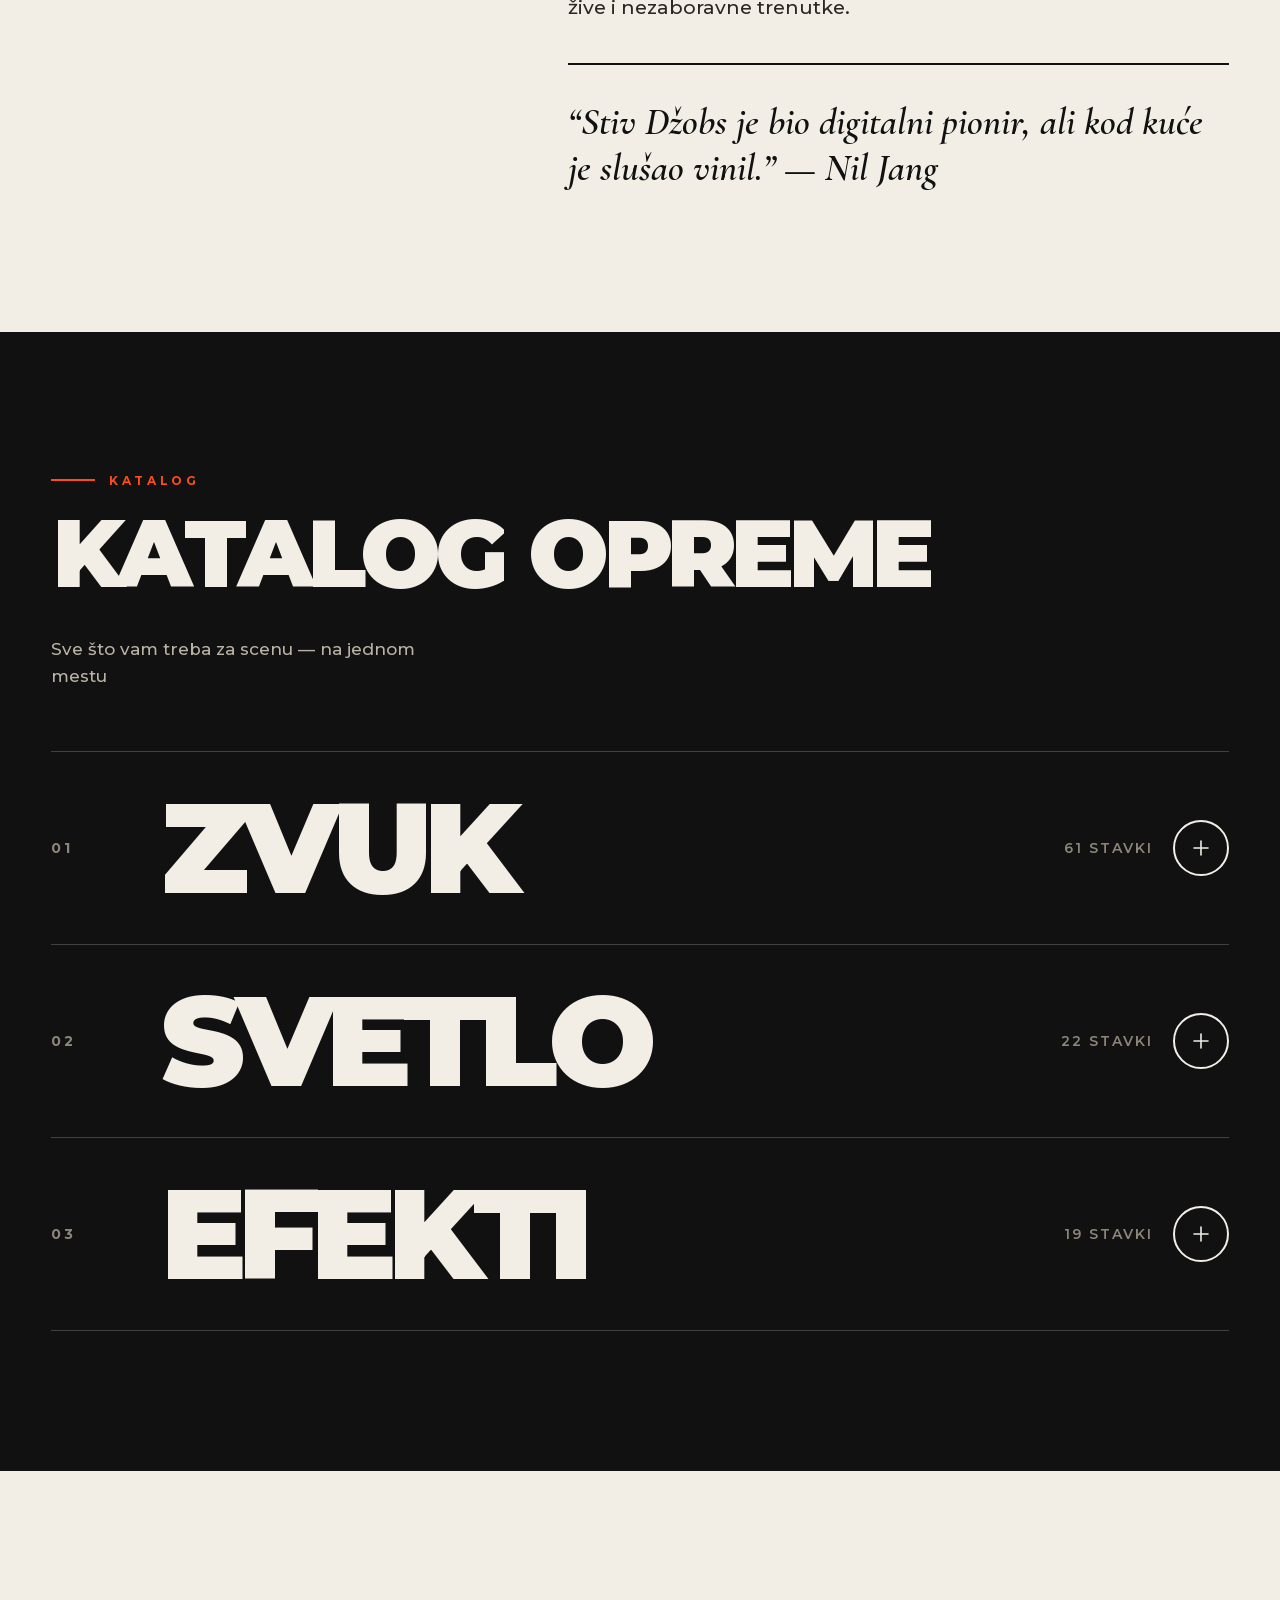
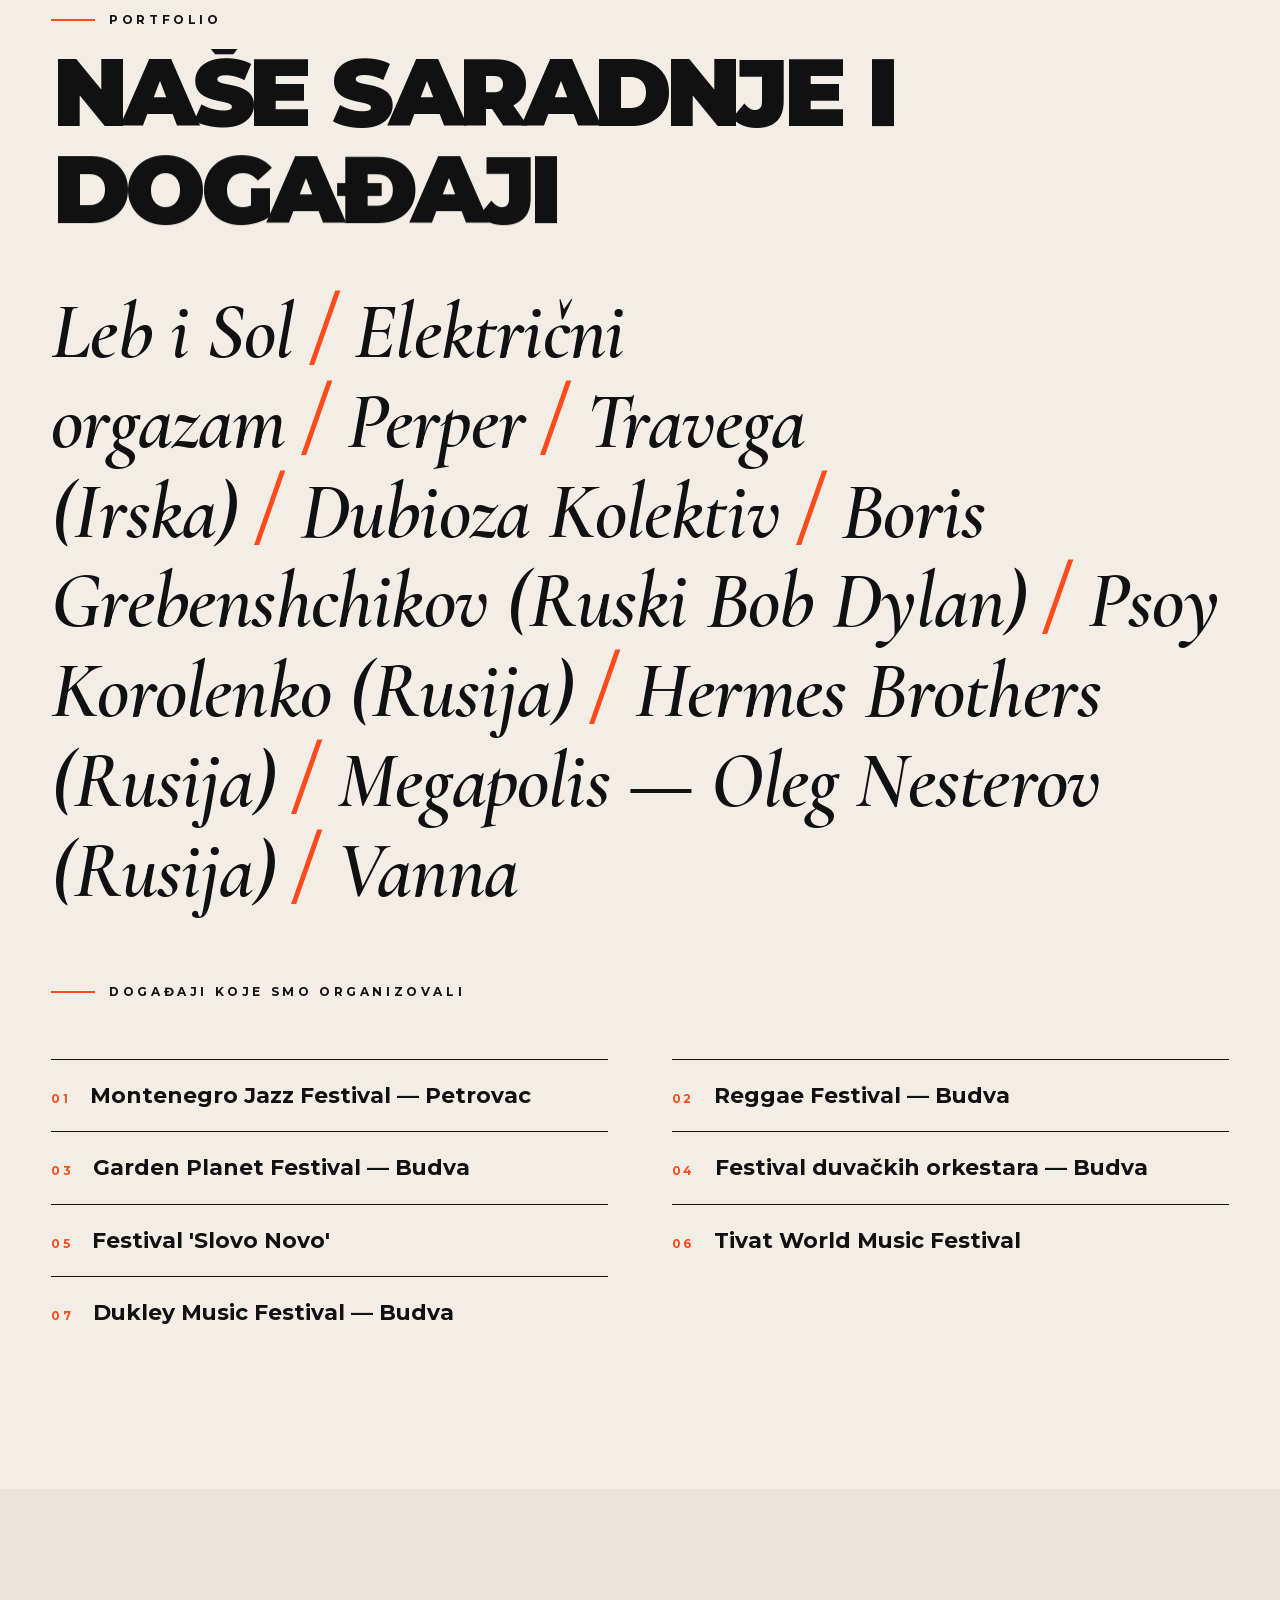
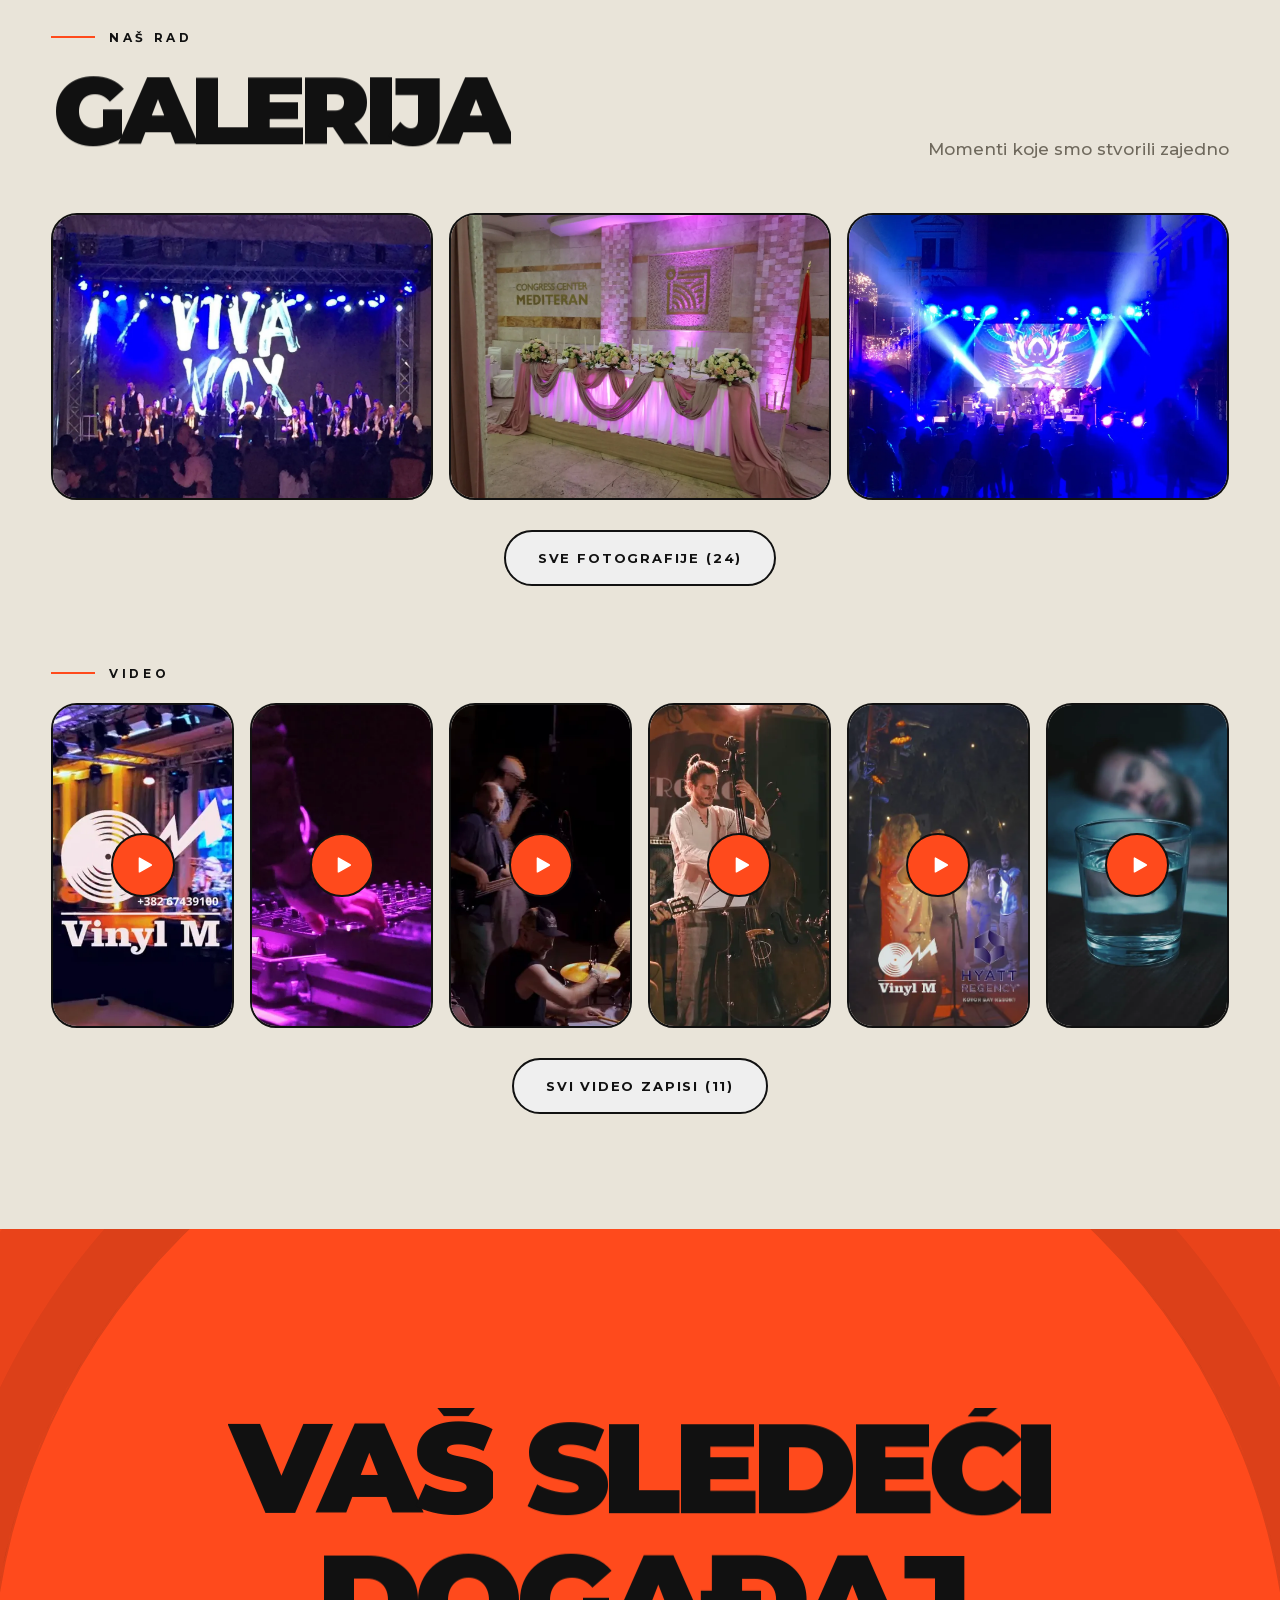
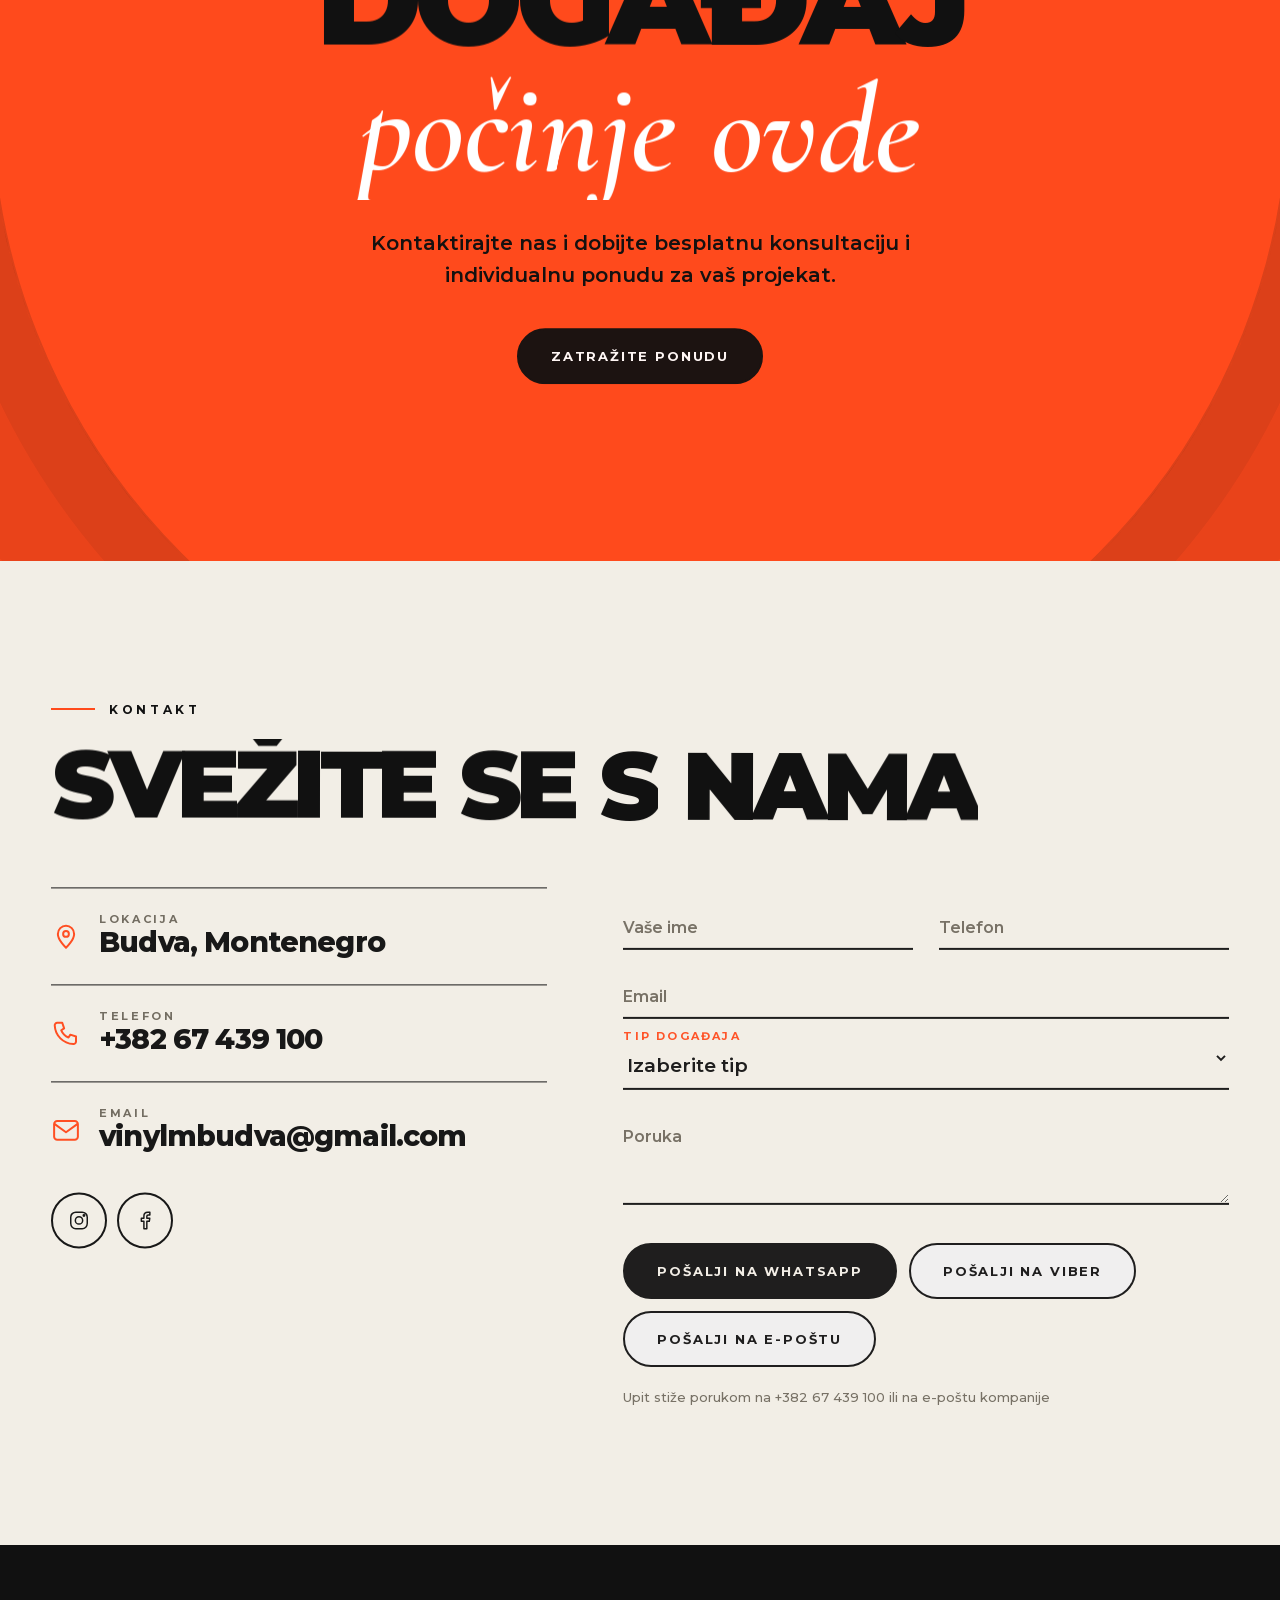
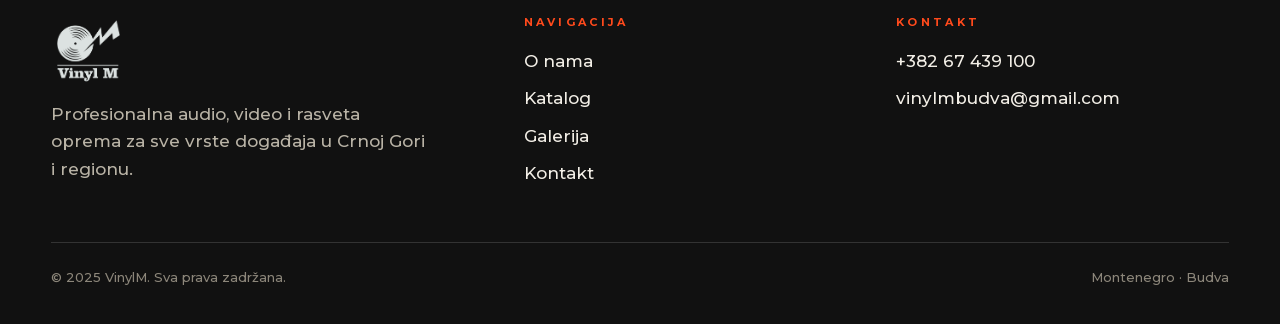
==== commit b6afb8a3: "Add Google Analytics tag G-D3EZ53C3H6 Co-Authored-By: Claude Sonnet 5.5 <noreply@anthropic.com>" ====
--- a/index.html
+++ b/index.html
@@ -1,6 +1,15 @@
 <!doctype html>
 <html lang="sr-Latn">
 <head>
+<!-- Google tag (gtag.js) -->
+<script async src="https://www.googletagmanager.com/gtag/js?id=G-D3EZ53C3H6"></script>
+<script>
+  window.dataLayer = window.dataLayer || [];
+  function gtag(){dataLayer.push(arguments);}
+  gtag('js', new Date());
+
+  gtag('config', 'G-D3EZ53C3H6');
+</script>
 <meta charset="utf-8">
 <meta name="viewport" content="width=device-width,initial-scale=1">
 <link rel="icon" href="/favicon.ico" sizes="any">
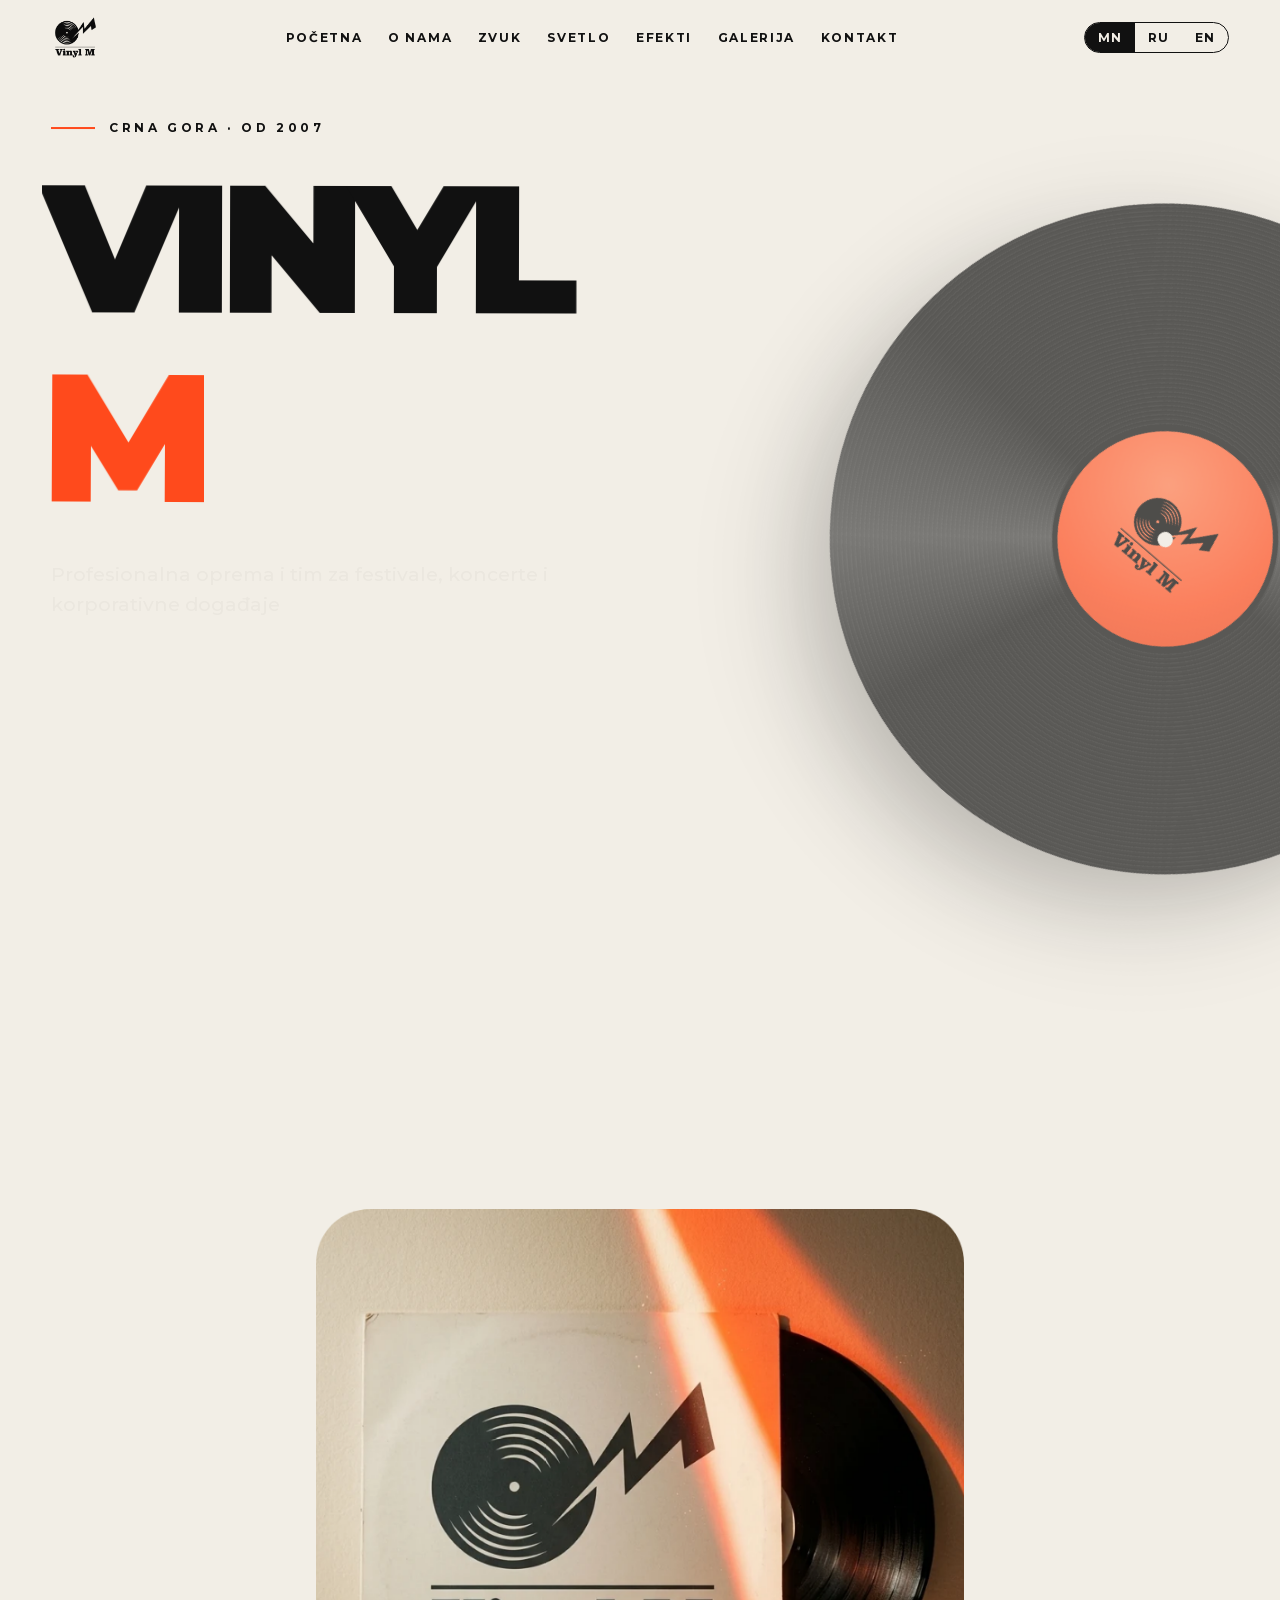
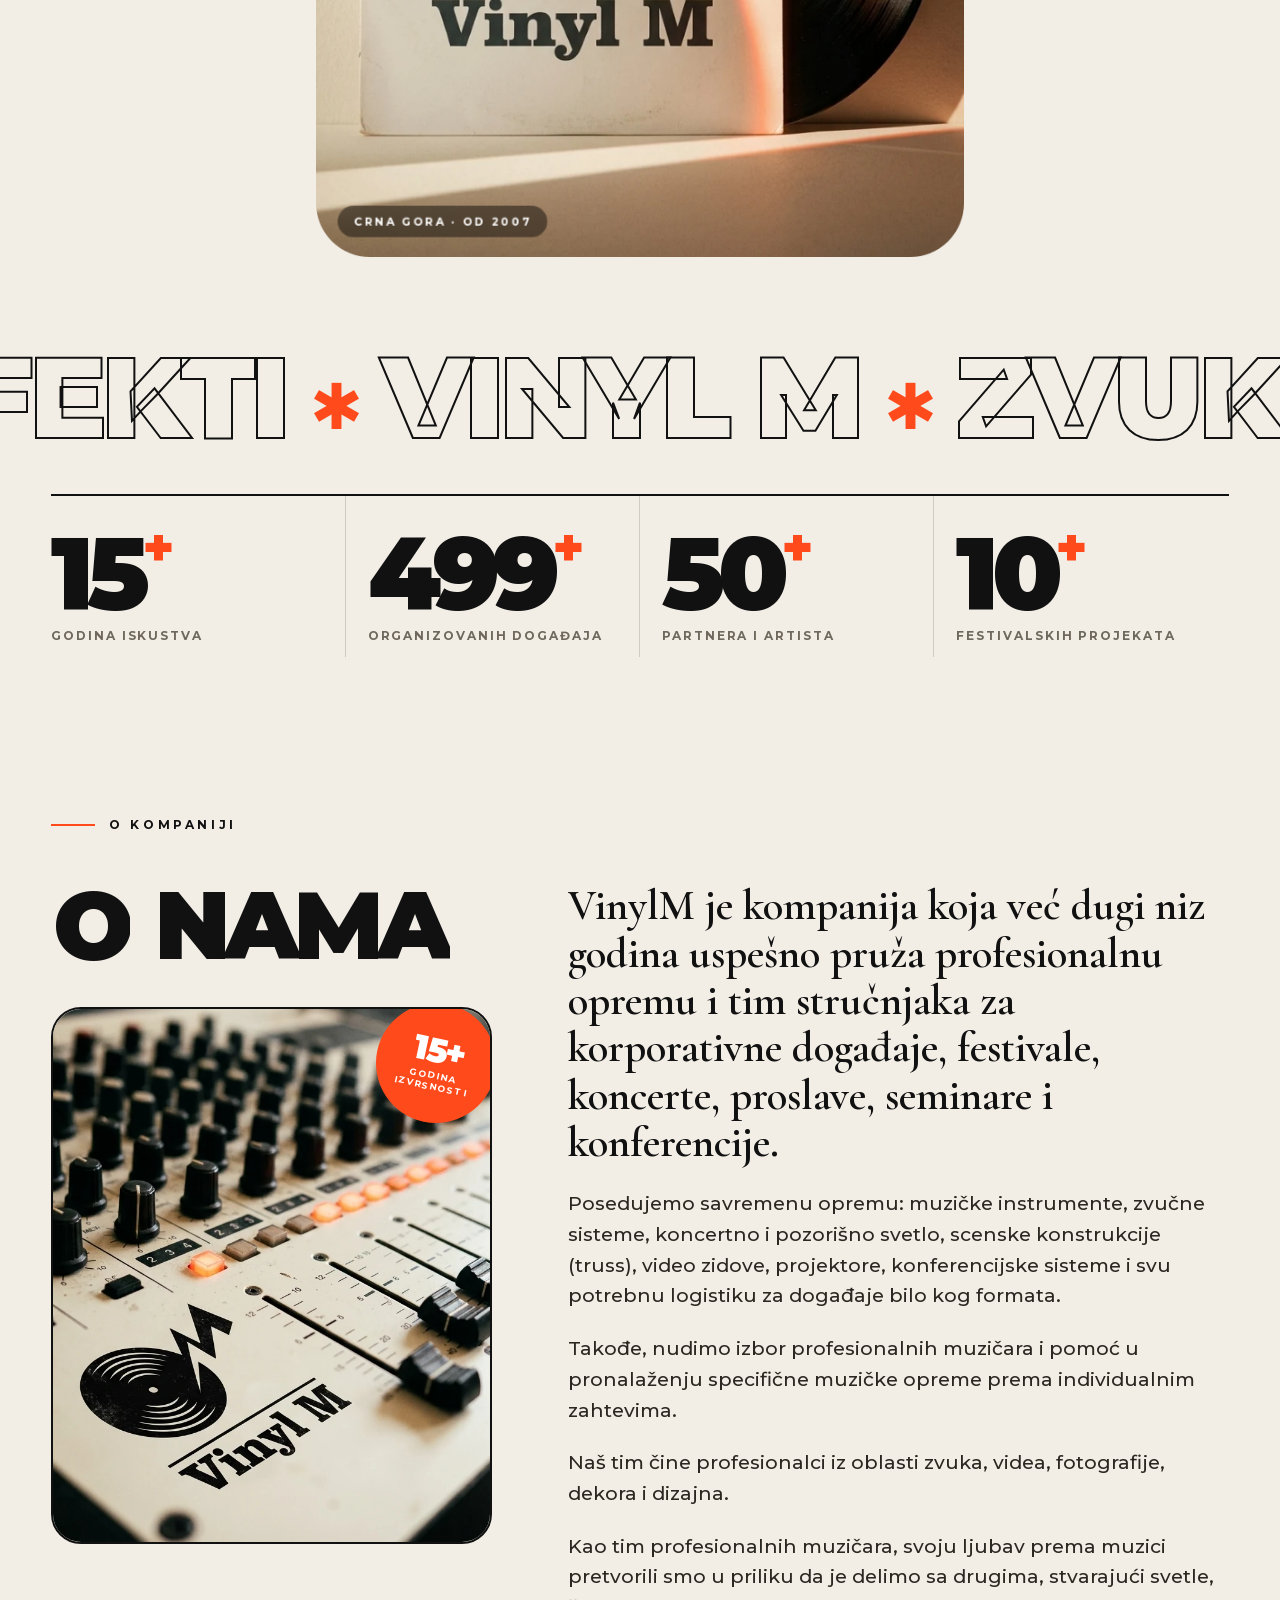
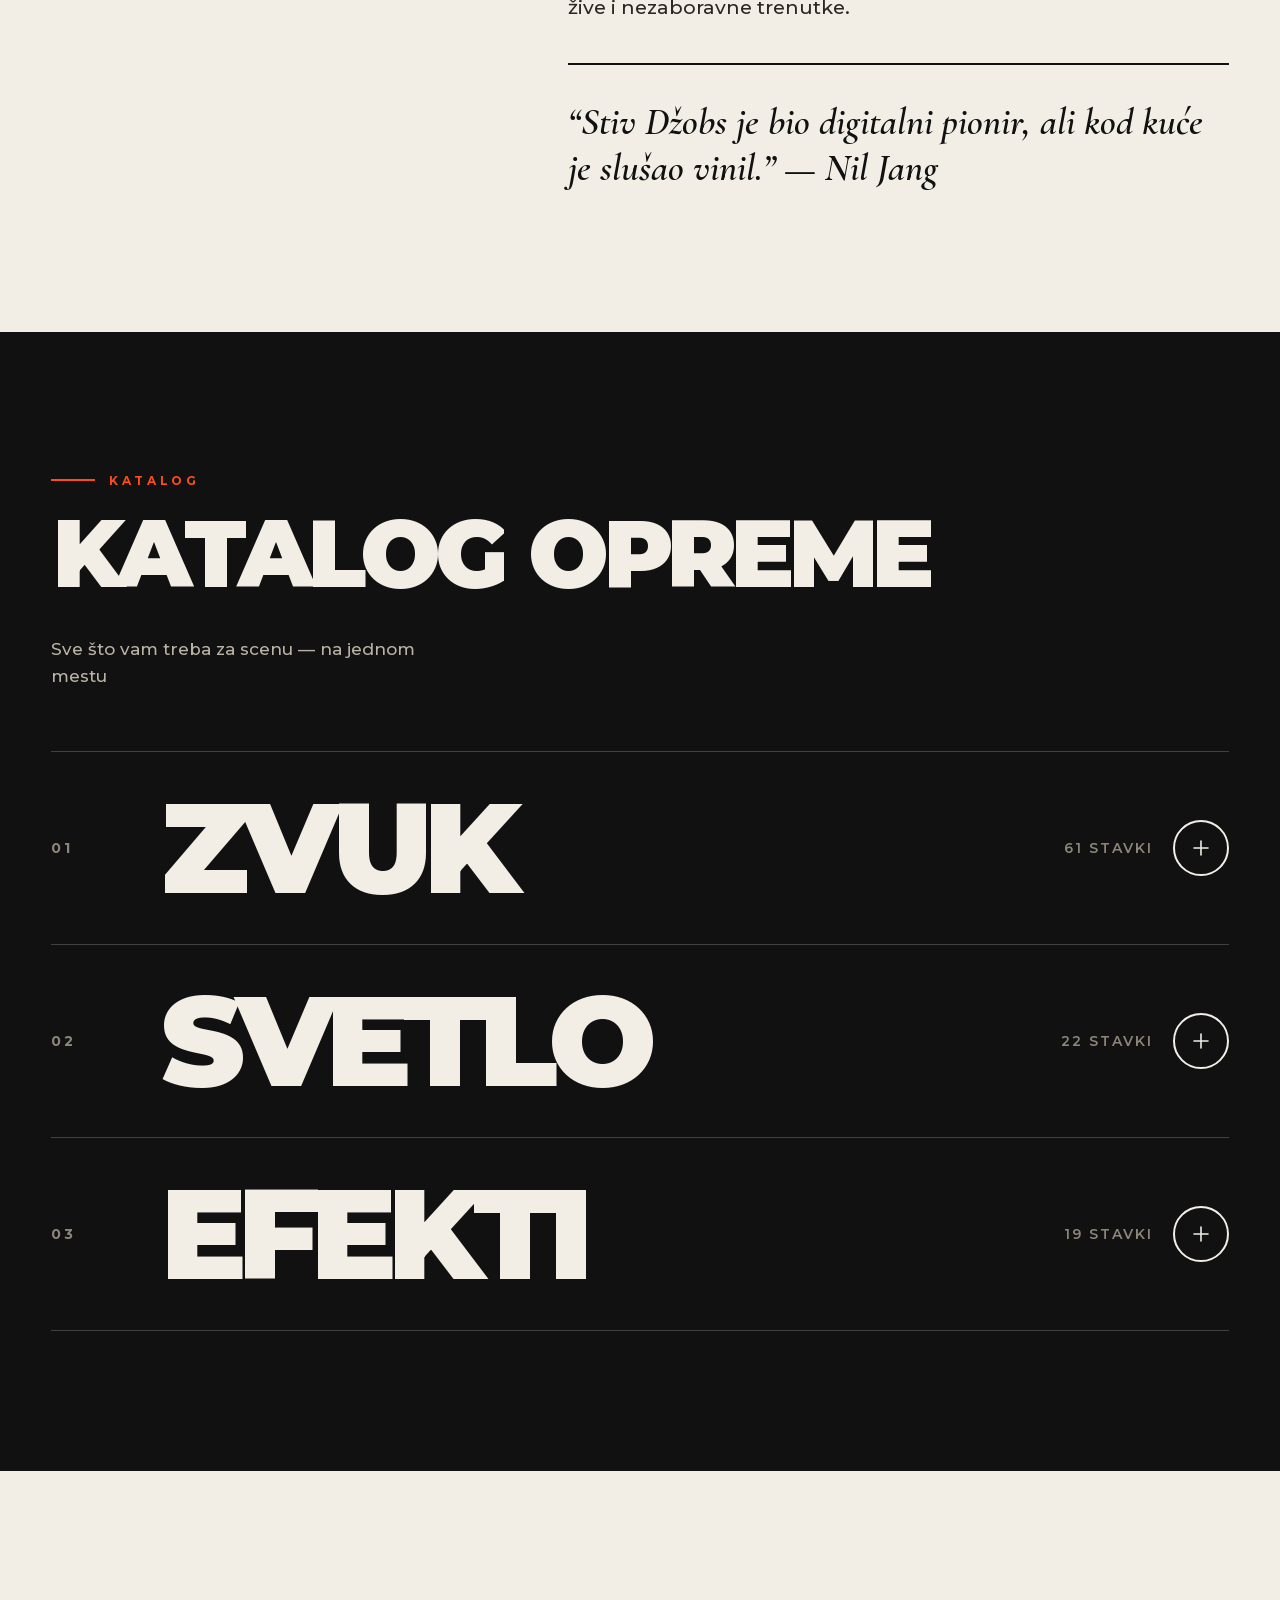
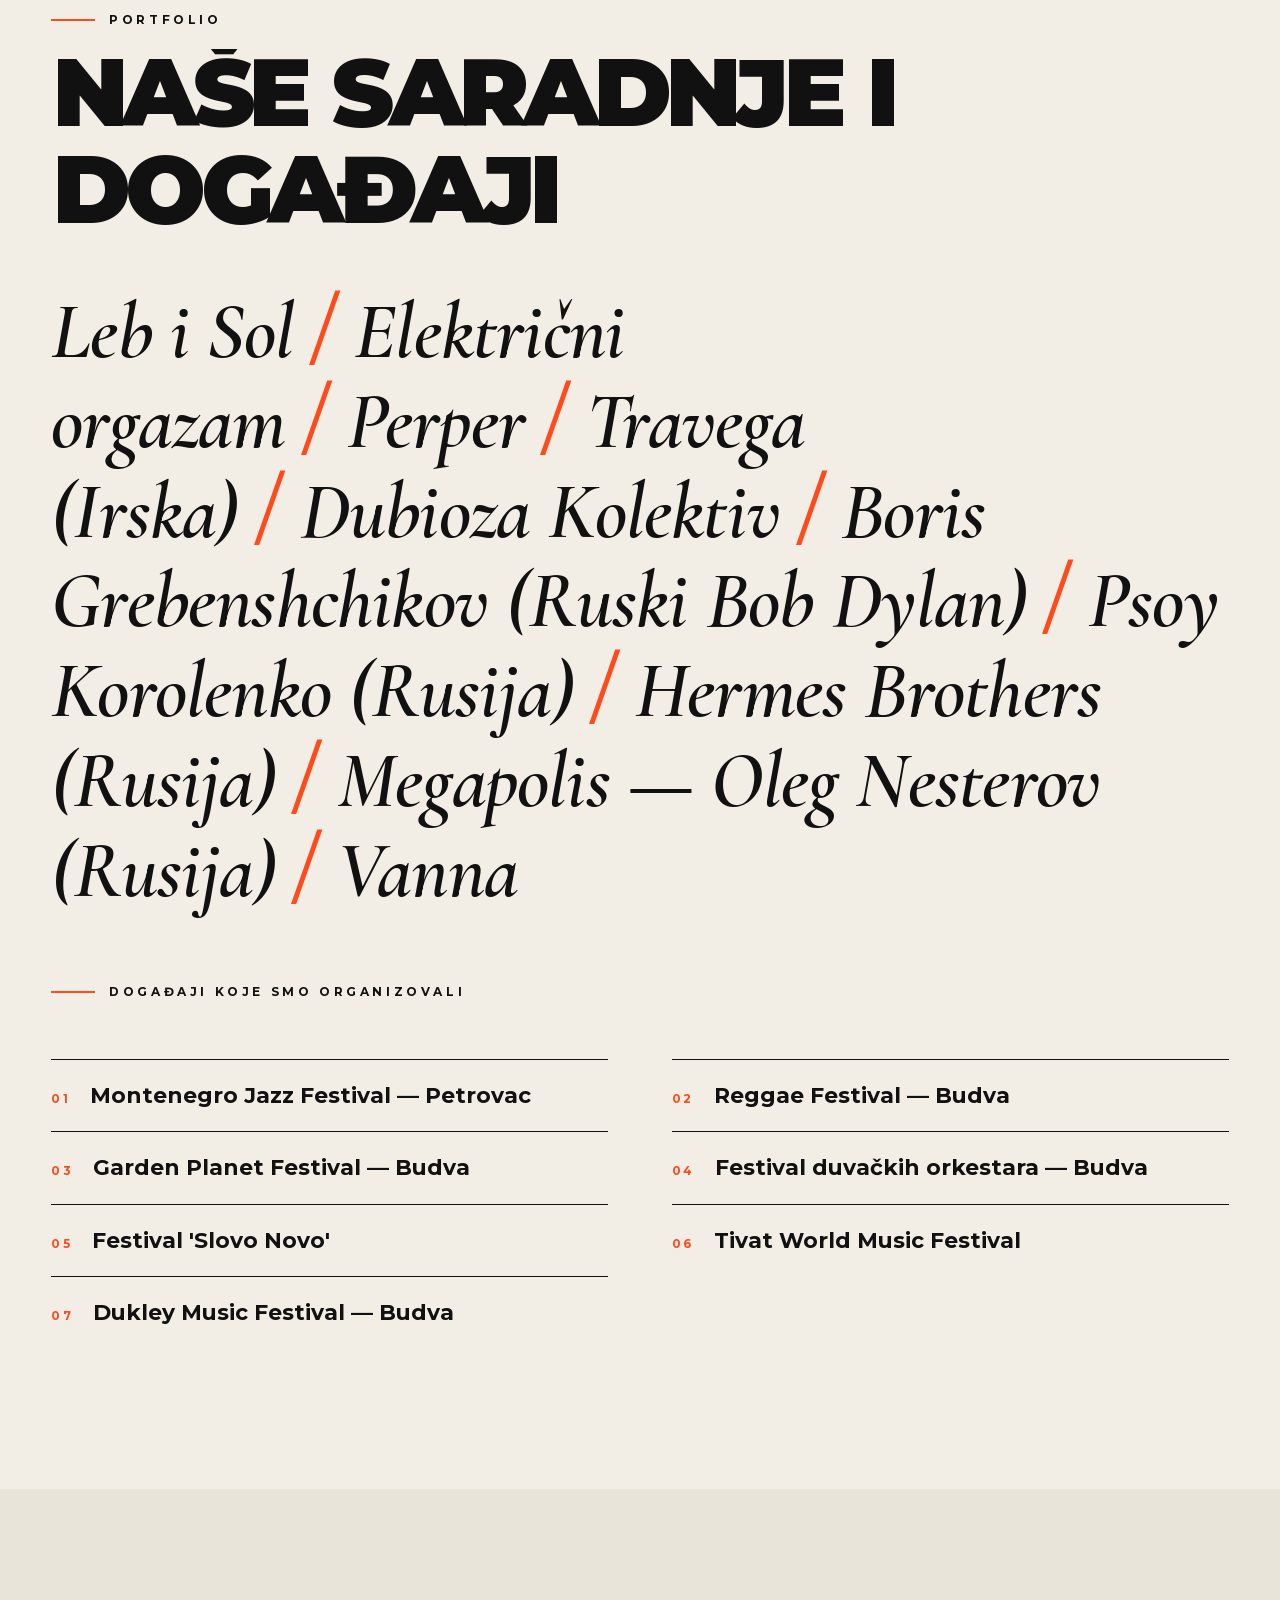
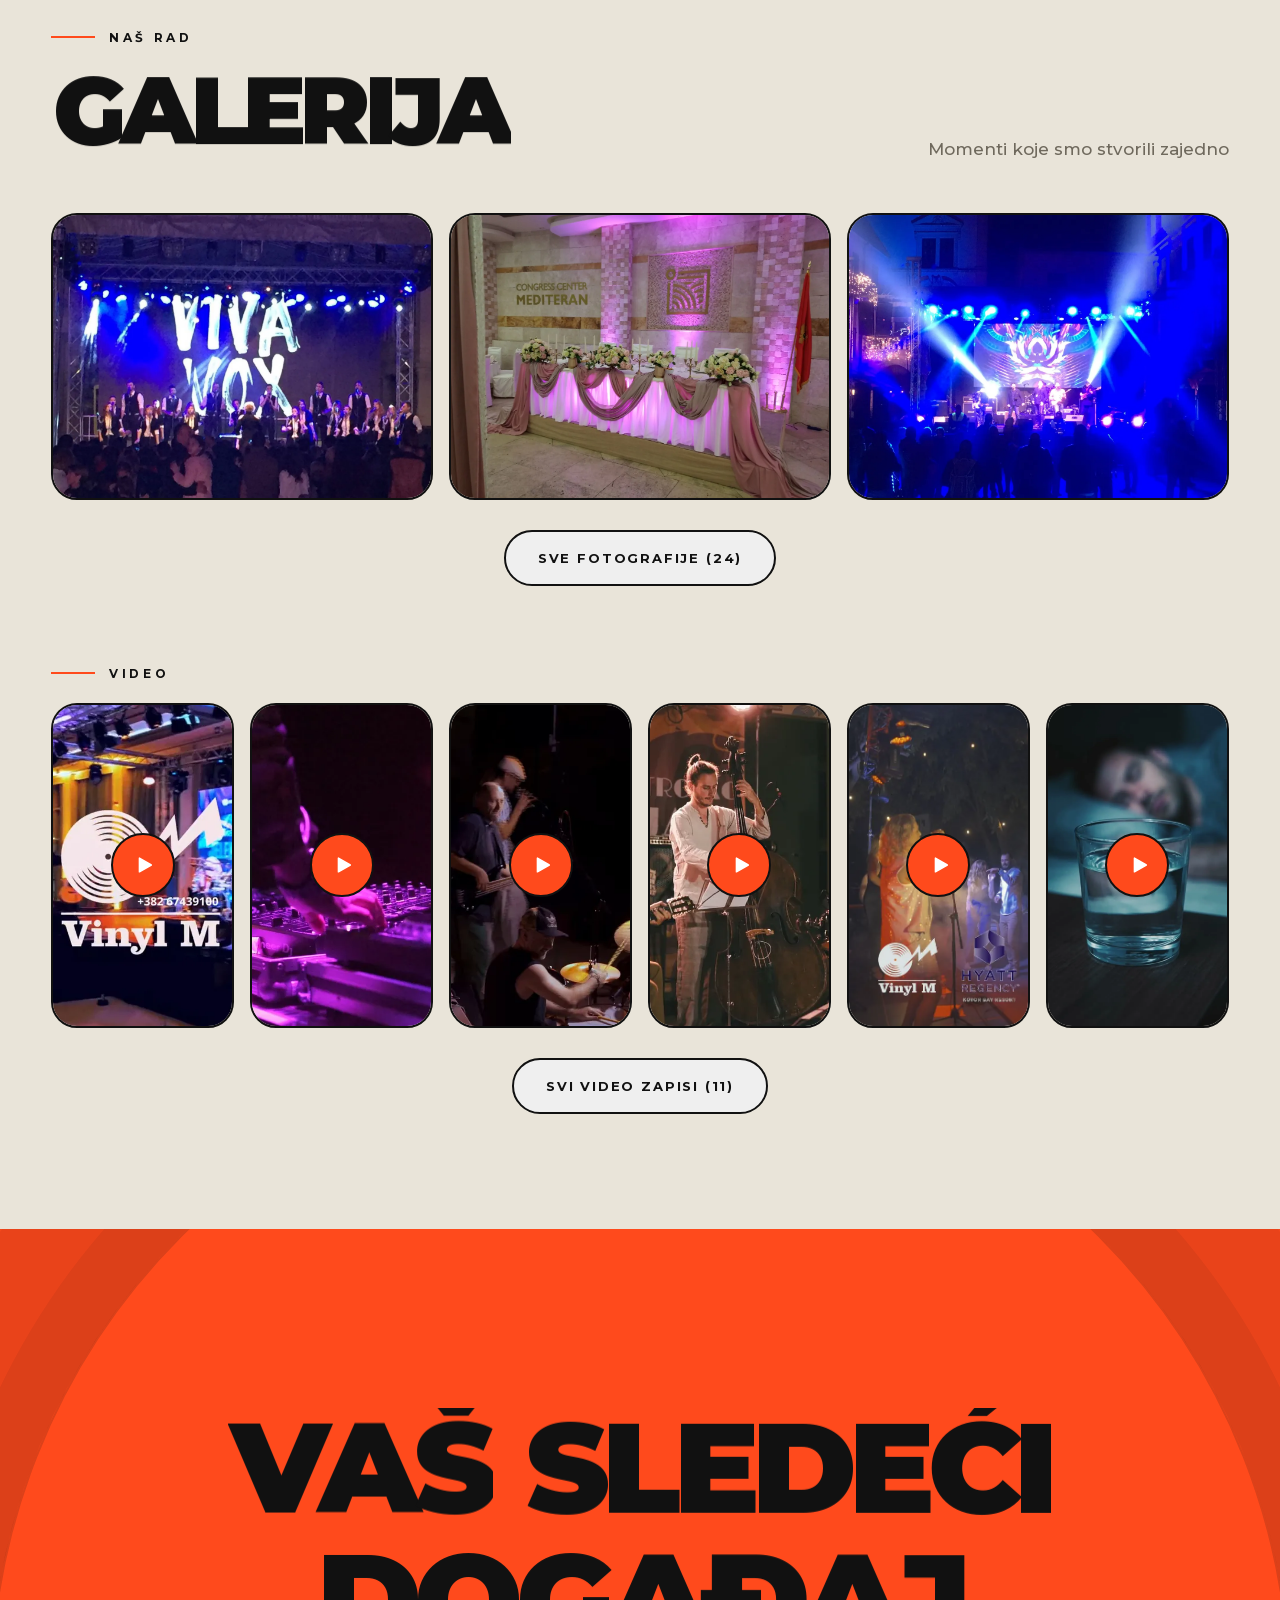
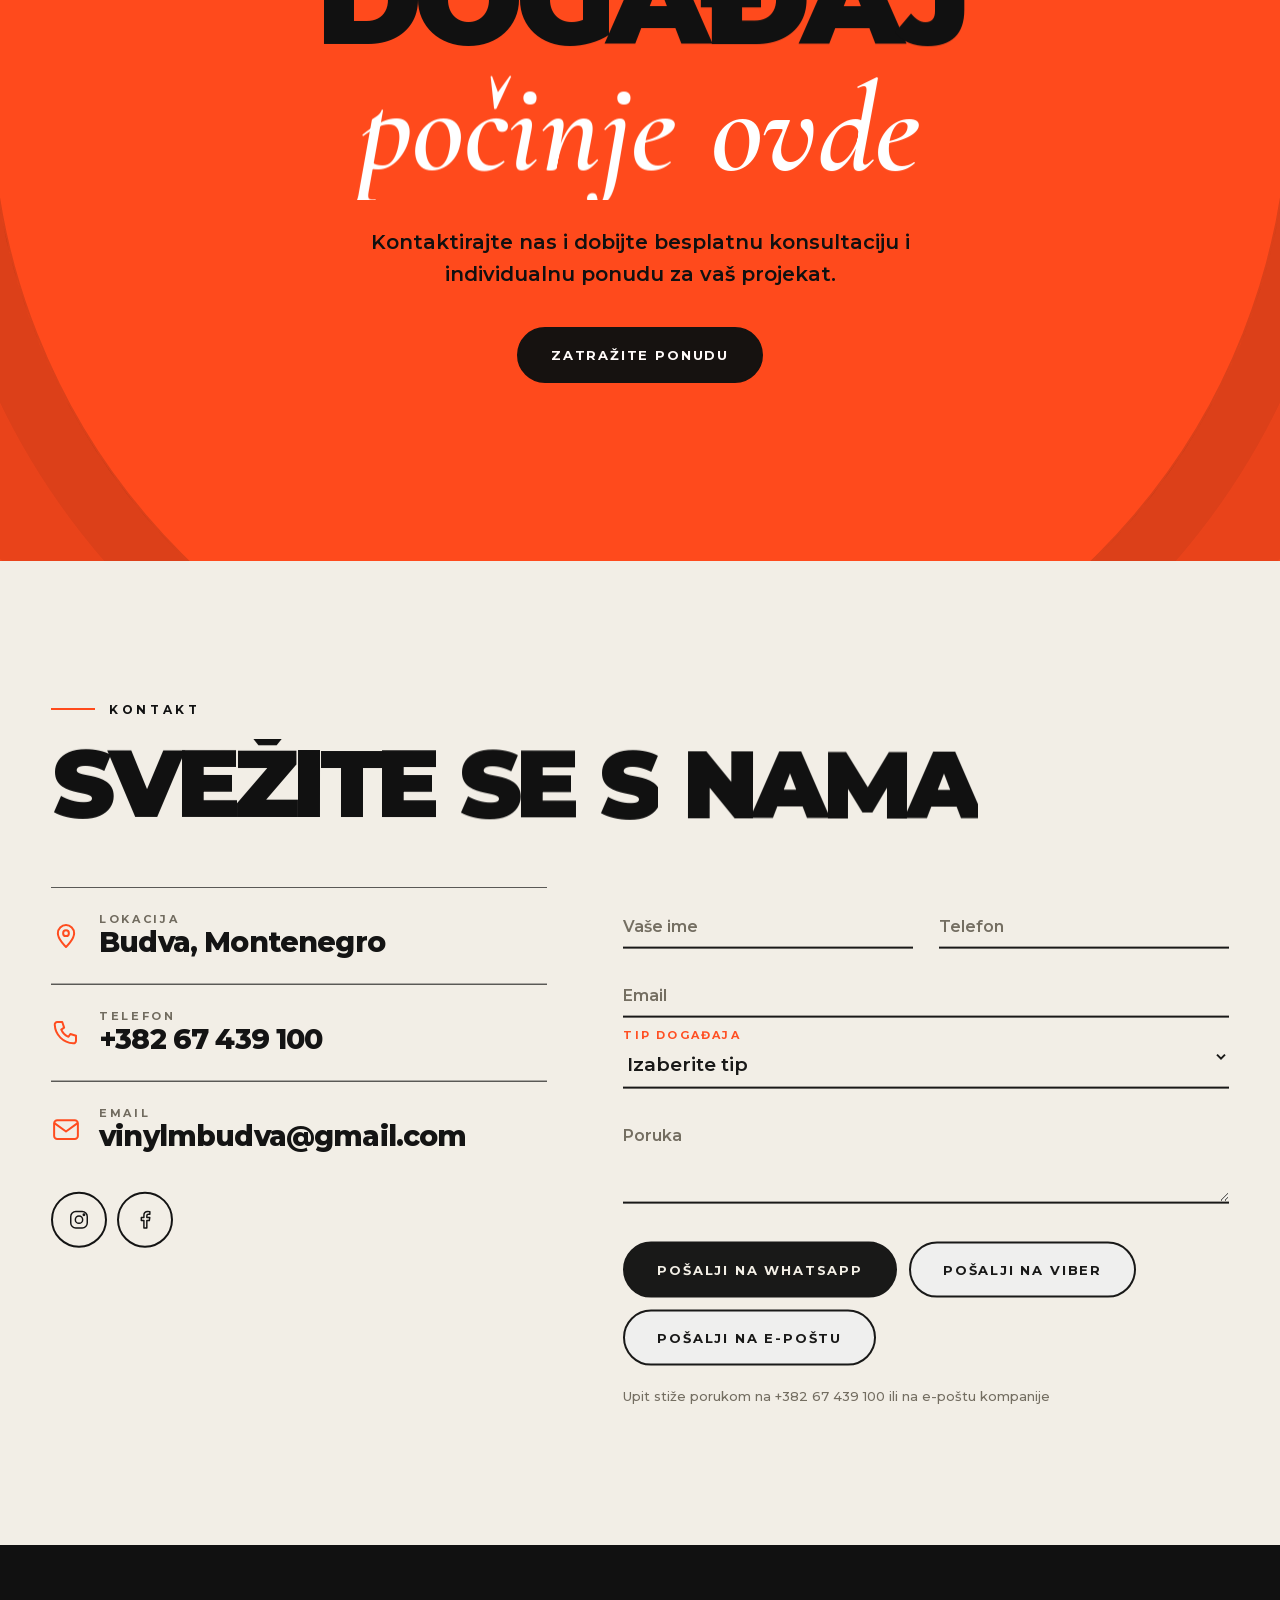
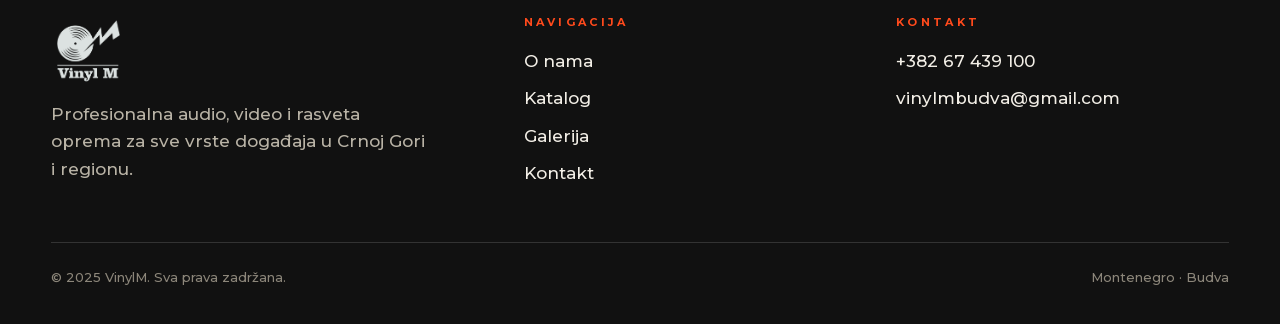
==== commit f49cfb0b: "Analytics: also send to VinylM tag G-MKYGHQBX70 Co-Authored-By: Claude Sonnet 5.5 <noreply@anthropic" ====
--- a/index.html
+++ b/index.html
@@ -9,6 +9,7 @@
   gtag('js', new Date());
 
   gtag('config', 'G-D3EZ53C3H6');
+  gtag('config', 'G-MKYGHQBX70');
 </script>
 <meta charset="utf-8">
 <meta name="viewport" content="width=device-width,initial-scale=1">
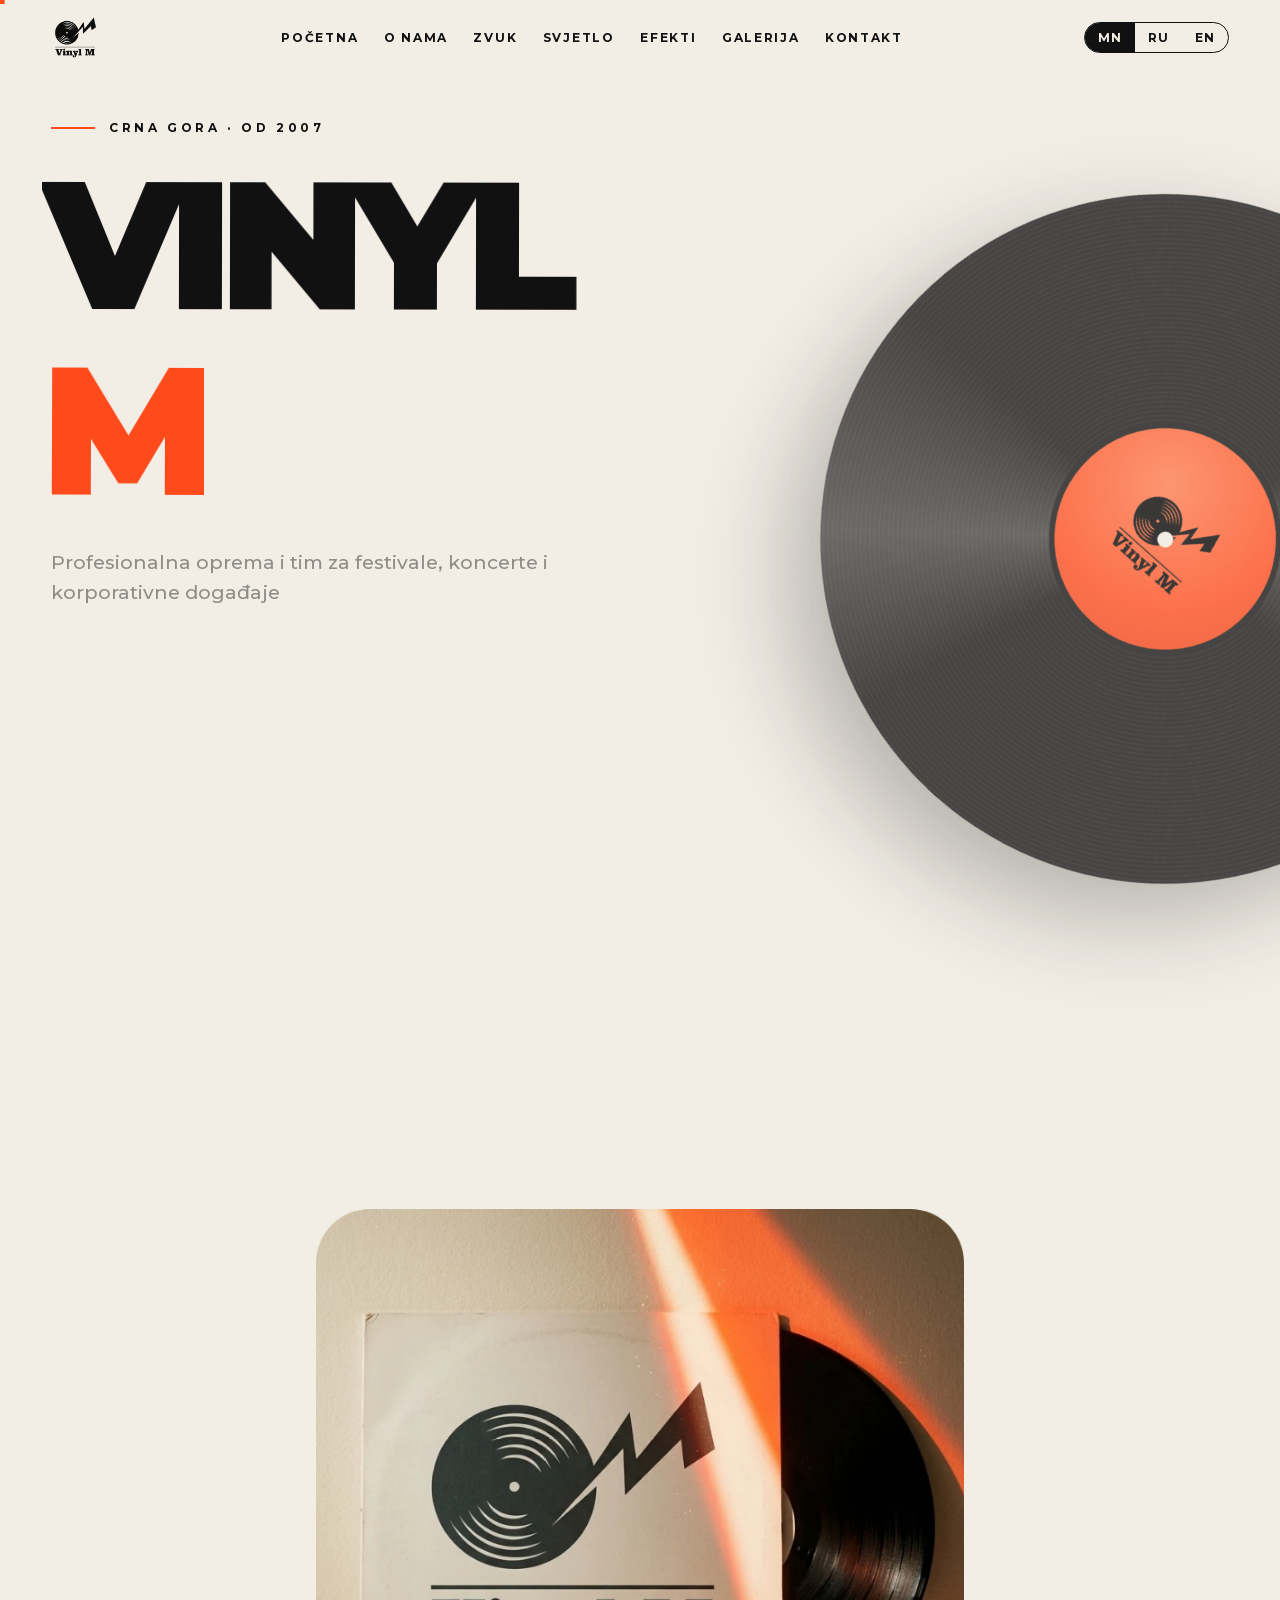
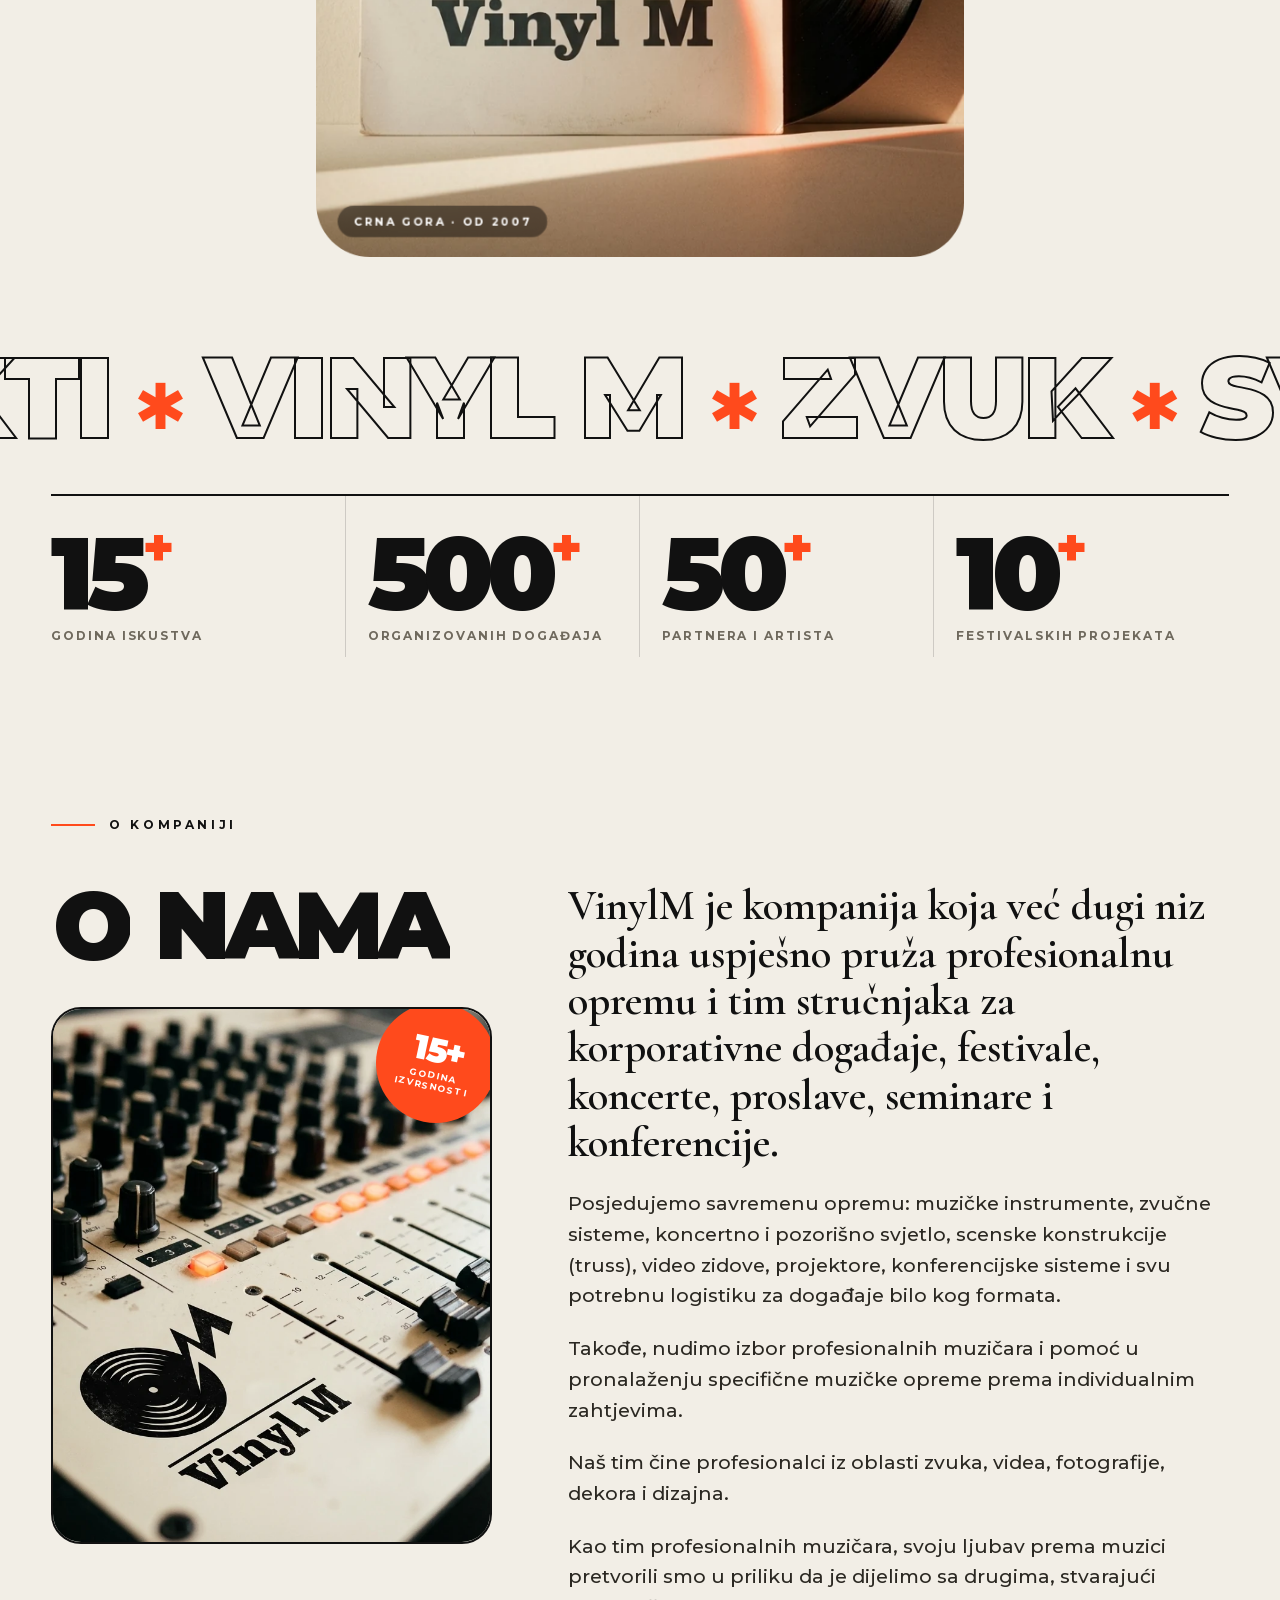
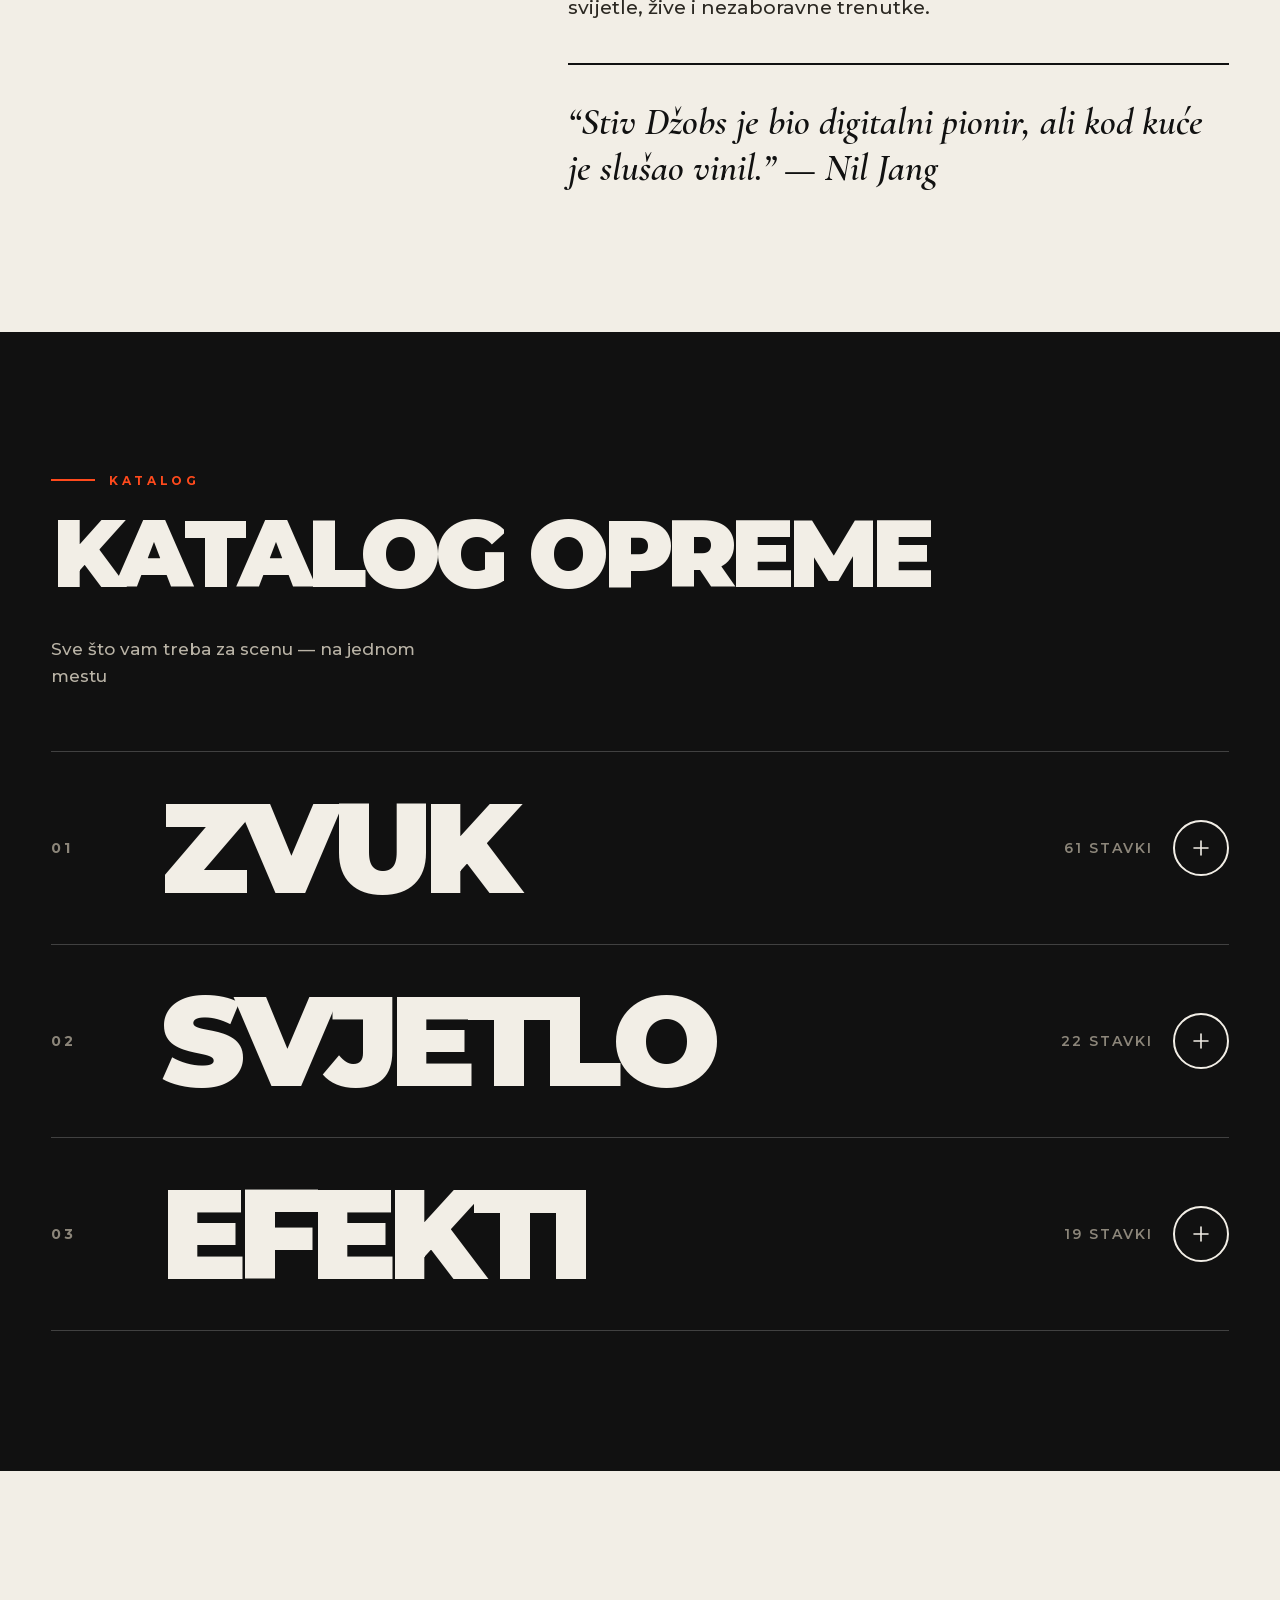
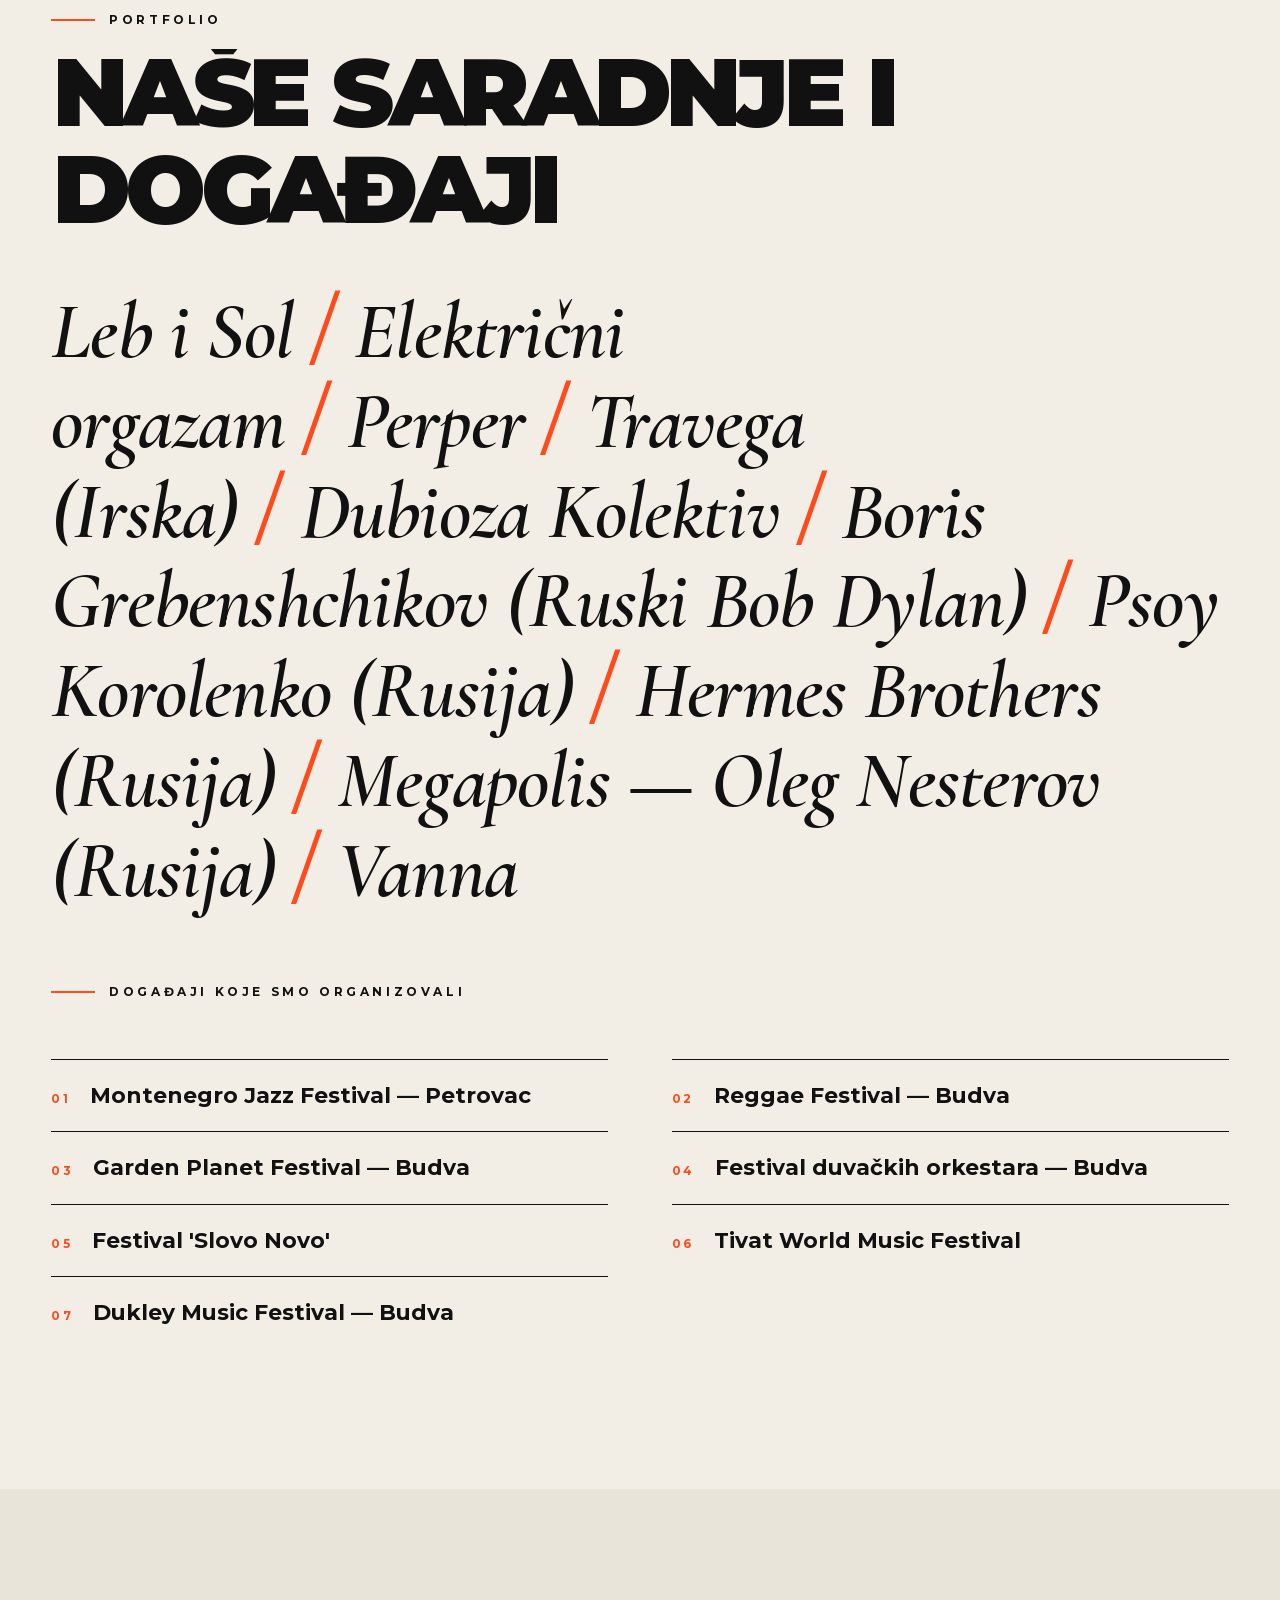
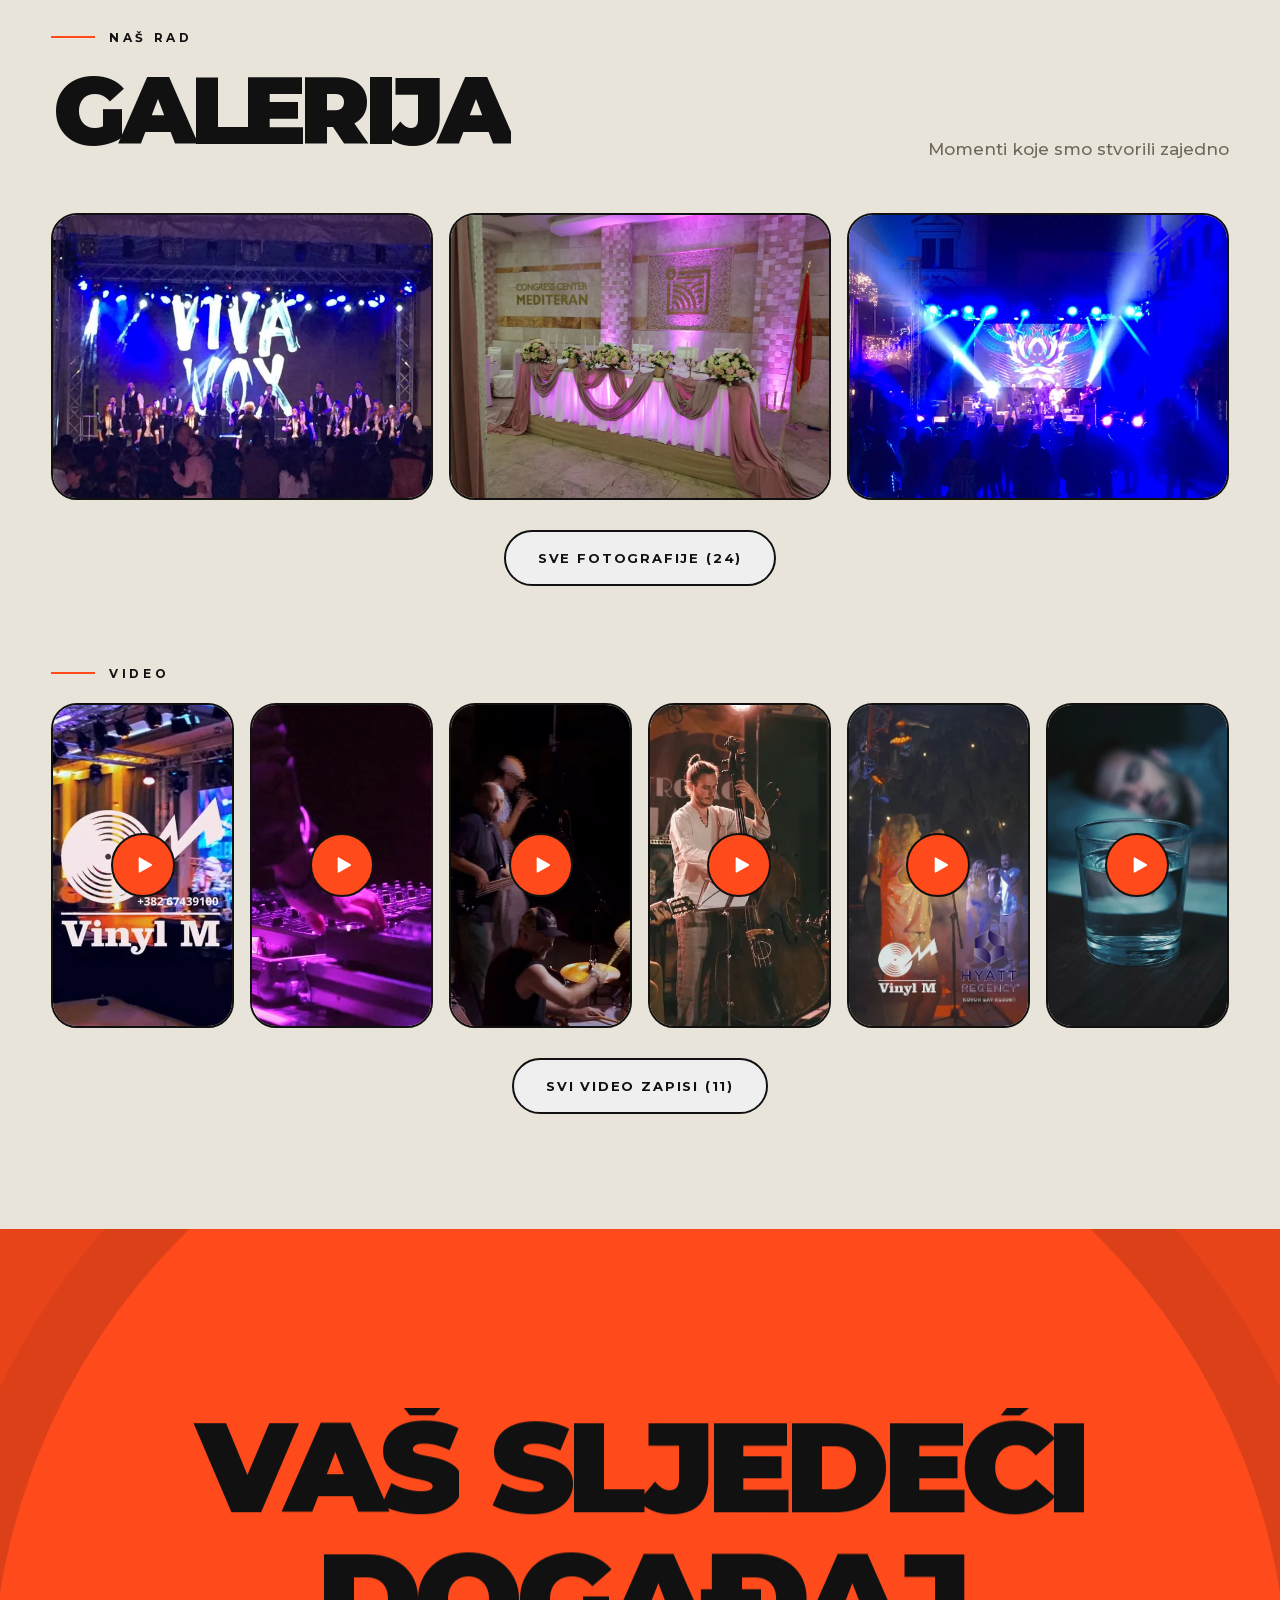
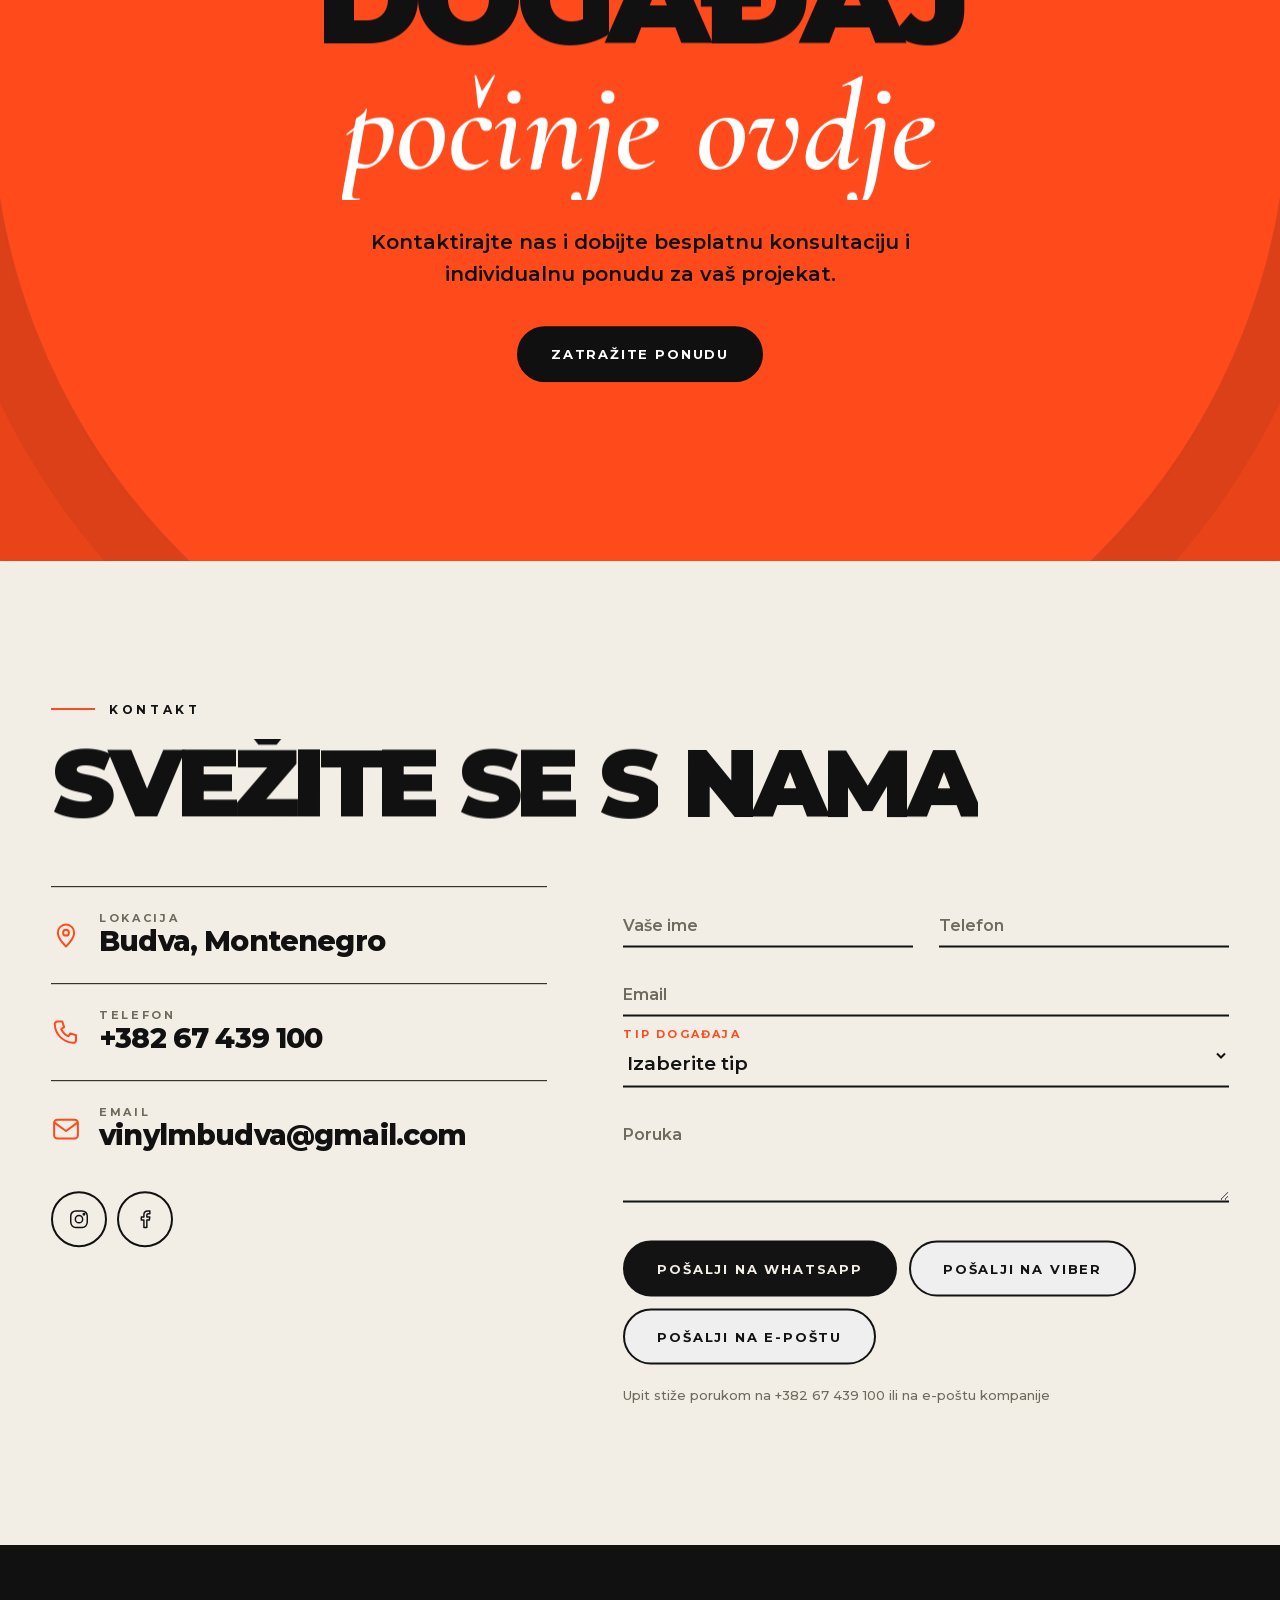
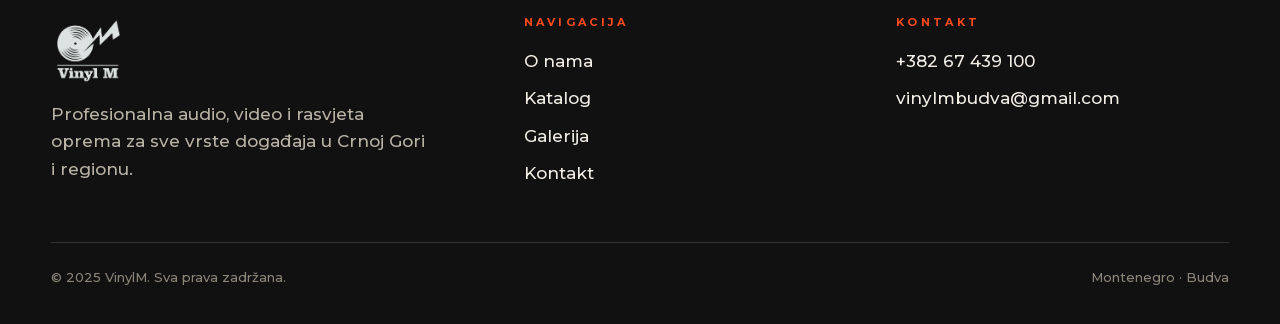
==== commit 13dc8fe9: "Montenegrin text: ijekavian forms (svjetlo, rasvjeta, bijelo, dijelimo, sljedeći, umjetnici, ovdje.." ====
--- a/index.html
+++ b/index.html
@@ -18,7 +18,7 @@
 <link rel="icon" type="image/png" sizes="192x192" href="/favicon-192.png">
 <link rel="apple-touch-icon" href="/apple-touch-icon.png">
 <title>VinylM — Event Solutions | Montenegro · звук, свет, экраны для событий</title>
-<meta name="description" content="VinylM — profesionalno ozvučenje, rasveta i LED ekrani za festivale, koncerte i korporativne događaje u Crnoj Gori. Звук, свет, спецэффекты, LED-экраны. Budva, Montenegro. Since 2007.">
+<meta name="description" content="VinylM — profesionalno ozvučenje, rasvjeta i LED ekrani za festivale, koncerte i korporativne događaje u Crnoj Gori. Звук, свет, спецэффекты, LED-экраны. Budva, Montenegro. Since 2007.">
 <link rel="canonical" href="https://vinyl-m.com/">
 <meta property="og:type" content="website">
 <meta property="og:title" content="VinylM — Event Solutions | Montenegro">
